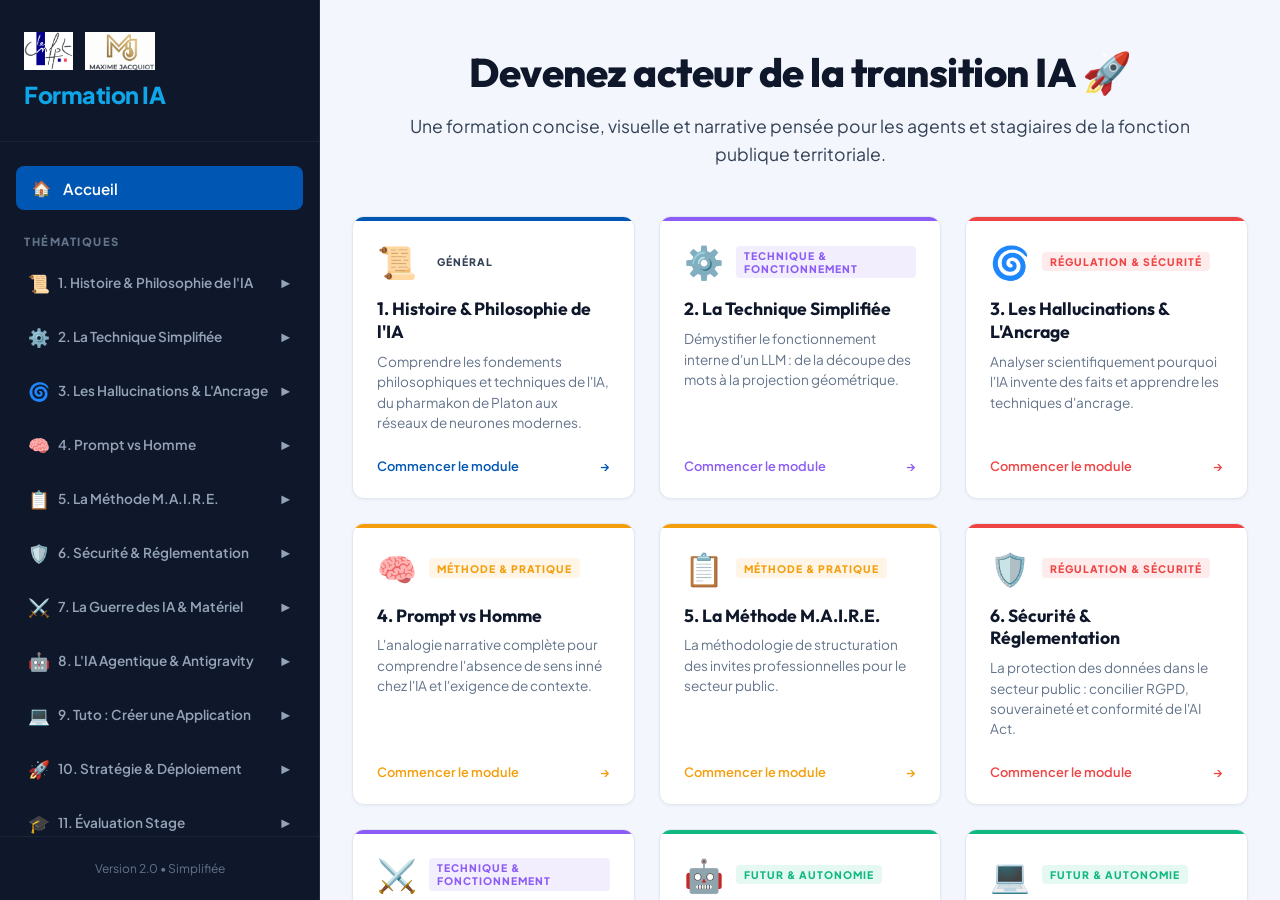
==== index.html @ f333df1e "041020262" ====
<!DOCTYPE html>
<html lang="fr">
<head>
    <meta charset="UTF-8">
    <meta name="viewport" content="width=device-width, initial-scale=1.0">
    <title>Formation IA - CNFPT</title>
    <!-- Google Fonts -->
    <link rel="preconnect" href="https://fonts.googleapis.com">
    <link rel="preconnect" href="https://fonts.gstatic.com" crossorigin>
    <link href="https://fonts.googleapis.com/css2?family=Outfit:wght@400;600;700;800&family=Plus+Jakarta+Sans:wght@400;500;600;700;800&display=swap" rel="stylesheet">
    <!-- KaTeX CSS & JS for LaTeX math rendering -->
    <link rel="stylesheet" href="https://cdn.jsdelivr.net/npm/katex@0.16.8/dist/katex.min.css">
    <script defer src="https://cdn.jsdelivr.net/npm/katex@0.16.8/dist/katex.min.js"></script>
    <script defer src="https://cdn.jsdelivr.net/npm/katex@0.16.8/dist/contrib/auto-render.min.js"></script>
    <link rel="stylesheet" href="style.css?v=2.5">
    <link rel="icon" href="data:image/svg+xml,<svg xmlns=%22http://www.w3.org/2000/svg%22 viewBox=%220 0 100 100%22><text y=%22.9em%22 font-size=%2290%22>🤖</text></svg>">
</head>
<body>
    <div id="app-layout">
        <!-- Sidebar Navigation -->
        <aside id="sidebar" class="sidebar">
            <div class="sidebar-header">
                <div class="logo" id="logo-home">
                    <div class="logo-row">
                        <img src="Logo_CNFPT.png" alt="CNFPT" class="logo-img-header">
                        <img src="logo.png" alt="Collectivité" class="logo-img-header">
                    </div>
                    <span>Formation IA</span>
                </div>
            </div>
            
            <nav class="sidebar-nav">
                <button class="nav-home-btn active" id="btn-home">
                    <span class="icon">🏠</span> Accueil
                </button>
                
                <div class="nav-section-title">Thématiques</div>
                <div id="sidebar-themes-list" class="themes-accordion">
                    <!-- Injected by JS -->
                </div>
            </nav>
            
            <div class="sidebar-footer">
                <p>Version 2.0 • Simplifiée</p>
            </div>
        </aside>

        <!-- Main Workspace -->
        <main id="main-content" class="main-content">
            <!-- Screen 1: Home Dashboard -->
            <section id="home-screen" class="content-screen active">
                <header class="home-header">
                    <h1>Devenez acteur de la transition IA 🚀</h1>
                    <p>Une formation concise, visuelle et narrative pensée pour les agents et stagiaires de la fonction publique territoriale.</p>
                </header>

                <div class="themes-grid" id="themes-grid">
                    <!-- Injected by JS: 10 Theme Cards -->
                </div>

                <div class="live-session-home-card" id="live-session-home-card" style="display: none;">
                    <div class="live-qr-container">
                        <img id="live-session-qr" src="" alt="Scan QR Code pour participer">
                        <div class="live-qr-desc">
                            <h4>Session de Groupe Active 🎯</h4>
                            <p>Scannez ce QR Code avec votre smartphone ou accédez à l'adresse ci-dessous pour rejoindre la session de vote et d'exercices en temps réel.</p>
                            <a id="live-session-url" href="#" target="_blank"></a>
                        </div>
                    </div>
                    
                    <!-- Dashboard formateur d'accueil -->
                    <div id="formateur-dashboard-container" class="formateur-dashboard" style="display: none;">
                        <div style="display: flex; justify-content: space-between; align-items: center; margin-bottom: 0.75rem; flex-wrap: wrap; gap: 0.75rem;">
                            <h4 style="font-family:'Outfit',sans-serif; font-size:1.15rem; color:#f8fafc; margin: 0;">👥 Émargement & Gestion des Participants</h4>
                            <div style="display:flex; gap:0.5rem; flex-wrap:wrap;">
                                <button id="btn-home-reset-session" class="btn btn-danger" style="padding: 6px 12px; font-size: 0.8rem; border-radius: 6px; font-weight:700; height: auto; min-height: unset; line-height: 1.2;">Réinitialiser les votes ⚠️</button>
                                <button id="btn-home-close-session" class="btn btn-primary" style="padding: 6px 12px; font-size: 0.8rem; border-radius: 6px; font-weight:700; height: auto; min-height: unset; line-height: 1.2; background: linear-gradient(135deg, #8b5cf6, #6d28d9); border:none;">🔒 Clôturer la Session du Jour</button>
                            </div>
                        </div>
                        <p style="font-size:0.82rem; color:var(--text-muted); margin-bottom:1rem; line-height:1.4;">
                            Visualisez la liste des stagiaires connectés. Cliquez sur la croix (<span style="color:var(--accent-red); font-weight:bold;">✕</span>) à côté d'un prénom pour supprimer et déconnecter cet utilisateur.
                        </p>
                        <div id="formateur-trainees-grid" style="display:flex; flex-wrap:wrap; gap:0.6rem; min-height:40px; width: 100%;">
                            <div style="font-size:0.8rem; color:var(--text-muted); font-style:italic;">Aucun participant connecté pour le moment.</div>
                        </div>
                    </div>
                </div>

                <div class="quick-start-info">
                    <div class="info-badge">💡 Astuce</div>
                    <p>Utilisez la barre latérale à gauche ou cliquez sur un thème ci-dessus pour commencer votre lecture dynamique.</p>
                </div>
            </section>

            <!-- Screen 2: Slide Viewer -->
            <section id="presentation-screen" class="content-screen">
                <div id="slide-container" class="slide-container">
                    <!-- Dynamic Slide Content Injected by JS -->
                </div>
                
                <footer class="slide-navigation">
                    <button id="nav-prev" class="btn btn-secondary">
                        <span class="arrow">◀</span> Slide précédente
                    </button>
                    <div id="slide-progress" class="slide-progress-bar">
                        <div class="progress-track">
                            <div id="progress-fill" class="progress-fill"></div>
                        </div>
                        <span id="slide-indicator" class="indicator-text">Thème 1 • Slide 1/5</span>
                    </div>
                    <button id="nav-next" class="btn btn-primary">
                        Slide suivante <span class="arrow">▶</span>
                    </button>
                </footer>
            </section>
        </main>
    </div>

    <!-- Interface d'Authentification Administrateur (Formateur) -->
    <div id="admin-login-overlay" class="auth-overlay" style="display: none;">
        <div class="auth-card">
            <h3>Console Formateur Sécurisée 🔐</h3>
            <p>Entrez le mot de passe administrateur pour démarrer le pilotage interactif de la session.</p>
            <input type="password" id="admin-password-input" placeholder="Mot de passe...">
            <div id="admin-login-error" class="error-text"></div>
            <div class="auth-buttons">
                <button id="btn-admin-login" class="btn btn-primary">Se connecter</button>
                <button id="btn-admin-cancel" class="btn btn-secondary">Mode Public (Lecture seule)</button>
            </div>
        </div>
    </div>

    <!-- Interface de Saisie de Prénom (Stagiaire) -->
    <div id="stagiaire-login-overlay" class="auth-overlay" style="display: none;">
        <div class="auth-card">
            <h3>Rejoindre la Session Interactive 👋</h3>
            <p>Saisissez votre prénom pour participer aux sondages, quiz et ateliers en direct.</p>
            <input type="text" id="stagiaire-name-input" placeholder="Votre prénom...">
            <input type="text" id="stagiaire-pin-input" placeholder="Code PIN à 4 chiffres (ex: 7492)..." style="margin-top: 0.5rem; display: none;">
            <div id="stagiaire-login-error" class="error-text"></div>
            <button id="btn-stagiaire-login" class="btn btn-primary" style="width: 100%; justify-content: center; margin-top: 1rem;">Se connecter</button>
        </div>
    </div>

    <!-- Panneau de Contrôle & de Vote Interactif Flottant -->
    <button id="btn-floating-poll" class="btn-floating-poll" style="display: none;" title="Ouvrir le panneau interactif">📊</button>
    <!-- Bouton Flottant Formateur : Projeter index.html -->
    <button id="btn-formateur-project-html" class="btn-formateur-project-html" style="display: none;" title="Projeter un fichier index.html">
        <span class="icon">💻</span> <span>index.html</span>
    </button>

    <!-- Modal Éditeur Formateur pour index.html -->
    <div id="html-projector-modal" class="auth-overlay" style="display: none;">
        <div class="auth-card html-projector-card">
            <div style="display: flex; justify-content: space-between; align-items: center; margin-bottom: 0.75rem;">
                <h3 style="margin: 0; font-size: 1.25rem; display: flex; align-items: center; gap: 0.5rem; color: #f8fafc;">
                    💻 Projeter un fichier HTML (index.html)
                </h3>
                <button id="btn-close-projector-modal" class="btn-close-panel" style="position: static; font-size: 1.2rem;">✕</button>
            </div>
            <p style="font-size: 0.85rem; color: var(--text-muted); margin-bottom: 1rem; line-height: 1.5;">
                Collez le code complet de votre fichier <code>index.html</code> (HTML, CSS, JS inclus). Il sera immédiatement exécuté et projeté en plein écran sur votre écran et sur celui de tous les stagiaires connectés.
            </p>
            <div class="html-editor-wrapper">
                <textarea id="html-projector-code-input" placeholder="<!DOCTYPE html>&#10;<html>&#10;<head>&#10;  <meta charset='utf-8'>&#10;  <title>Application</title>&#10;  <style>&#10;    body { font-family: sans-serif; padding: 2rem; background: #f8fafc; }&#10;  </style>&#10;</head>&#10;<body>&#10;  <h1>Mon Application Locale</h1>&#10;  <p>Tapez ou collez votre code ici...</p>&#10;</body>&#10;</html>" spellcheck="false"></textarea>
            </div>
            <div style="display: flex; justify-content: flex-end; gap: 0.75rem; margin-top: 1rem;">
                <button id="btn-cancel-projector" class="btn btn-secondary">Annuler</button>
                <button id="btn-launch-projector" class="btn btn-primary" style="background: linear-gradient(135deg, #059669, #10b981); border:none; font-weight:700;">🚀 Lancer la projection plein écran</button>
            </div>
        </div>
    </div>

    <!-- Visionneuse Plein Écran de Projection (Formateur & Stagiaires) -->
    <div id="html-projector-fullscreen-overlay" class="html-projector-fullscreen" style="display: none;">
        <div class="html-projector-topbar">
            <div class="projector-topbar-left">
                <span class="projector-live-badge">🔴 PROJECTION EN DIRECT</span>
                <span class="projector-title">Rendu de <code>index.html</code></span>
            </div>
            <div class="projector-topbar-right">
                <button id="btn-stop-projection" class="btn btn-danger btn-stop-projection" style="display: none;">
                    ✕ Arrêter la projection pour tous
                </button>
                <span id="stagiaire-projector-notice" class="stagiaire-projector-notice" style="display: none;">
                    👁️ Vue Stagiaire synchronisée
                </span>
            </div>
        </div>
        <div class="html-projector-content">
            <iframe id="html-projector-iframe" sandbox="allow-scripts allow-modals allow-forms allow-same-origin" title="Projection index.html"></iframe>
        </div>
    </div>

    <div id="interactivity-panel" class="interactivity-panel">
        <div class="panel-header">
            <h3 id="panel-title">Sondage & Quiz Interactif</h3>
            <button id="btn-close-panel" class="btn-close-panel">✕</button>
        </div>
        <div class="panel-body">
            <!-- Section Question / Réponses -->
            <div id="panel-question-section"></div>

            <!-- Section Réponses Stagiaire (Formulaires boutons) -->
            <div id="panel-vote-form-section" style="display: none;">
                <div class="vote-options-grid" id="vote-options-grid">
                    <!-- Injected by JS: A, B, C, D buttons -->
                </div>
            </div>

            <!-- Section Actions Formateur (Clôturer, Révéler) -->
            <div id="panel-actions-section" class="panel-actions-section" style="display: none;">
                <button id="btn-panel-toggle-results" class="btn btn-secondary">Masquer les votes</button>
                <button id="btn-panel-stop" class="btn btn-primary">Clôturer les votes</button>
            </div>

            <!-- Section Graphique des Résultats -->
            <div id="panel-results-section" class="panel-results-section" style="display: none;">
                <!-- Injected by JS: CSS bar chart -->
            </div>

            <!-- Section Participants / Présences -->
            <div id="panel-voters-section" class="panel-voters-section">
                <div style="display: flex; justify-content: space-between; align-items: center; margin-bottom: 0.75rem;">
                    <h4 style="margin: 0;">Émargement en temps réel (<span id="voters-count">0</span>) :</h4>
                </div>
                <div id="voters-names-list" class="voters-names-list"></div>
            </div>
        </div>
    </div>

    <!-- Scripts -->
    <script src="https://cdn.jsdelivr.net/npm/@supabase/supabase-js@2"></script>
    <script src="content.js?v=2.5"></script>
    <script src="exercises.js?v=2.5"></script>
    <script src="slide_renderer.js?v=2.5"></script>
    <script src="app.js?v=2.5"></script>
    <script src="app_slides.js?v=2.5"></script>
    <script src="app_supabase.js?v=2.5"></script>
    <script src="app_interactivity.js?v=2.5"></script>
</body>
</html>
---- style.css ----
/* --- Formation IA Territoriale - Premium Design System --- */

:root {
    /* Colors */
    --bg-main: #f3f6fc;
    --bg-card: #ffffff;
    --text-title: #0f172a;
    --text-body: #334155;
    --text-muted: #64748b;
    --border-color: #e2e8f0;
    
    /* Brand Accents (Institutional & Joyful) */
    --accent-blue: #0056b3; /* Institutional Royal Blue */
    --accent-sky: #0ea5e9;  /* Modern Sky Blue */
    --accent-green: #10b981; /* Success / Agentic Emerald */
    --accent-gold: #f59e0b;  /* Warning / Prompt Orange-Gold */
    --accent-red: #ef4444;   /* Security / Risk Red */
    --accent-purple: #8b5cf6; /* Tech Purple */
    
    /* Category Colors */
    --color-hist: var(--accent-blue);
    --color-tech: var(--accent-purple);
    --color-prompt: var(--accent-gold);
    --color-reg: var(--accent-red);
    --color-agent: var(--accent-green);
    
    /* Sidebar Specific */
    --sidebar-bg: #0f172a;
    --sidebar-hover: #1e293b;
    --sidebar-text: #94a3b8;
    --sidebar-active: #ffffff;
    
    /* Layout */
    --radius-sm: 8px;
    --radius-md: 12px;
    --radius-lg: 20px;
    --shadow-sm: 0 1px 3px rgba(15, 23, 42, 0.05);
    --shadow-md: 0 4px 20px rgba(15, 23, 42, 0.06);
    --shadow-lg: 0 10px 30px rgba(15, 23, 42, 0.1);
}

* {
    margin: 0;
    padding: 0;
    box-sizing: border-box;
    font-family: 'Plus Jakarta Sans', sans-serif;
    -webkit-font-smoothing: antialiased;
}

body {
    background-color: var(--bg-main);
    color: var(--text-body);
    height: 100vh;
    width: 100vw;
    overflow: hidden;
}

/* App Layout Grid */
#app-layout {
    display: flex;
    height: 100vh;
    width: 100vw;
    overflow: hidden;
}

/* --- SIDEBAR --- */
.sidebar {
    width: 320px;
    min-width: 320px;
    background: var(--sidebar-bg);
    color: var(--sidebar-text);
    display: flex;
    flex-direction: column;
    height: 100%;
    border-right: 1px solid rgba(255, 255, 255, 0.08);
    z-index: 100;
}

.sidebar-header {
    padding: 2rem 1.5rem;
    border-bottom: 1px solid rgba(255, 255, 255, 0.05);
}

.sidebar-header .logo {
    font-family: 'Outfit', sans-serif;
    font-weight: 800;
    font-size: 1.45rem;
    color: #ffffff;
    cursor: pointer;
    letter-spacing: -0.5px;
    display: flex;
    flex-direction: column;
    align-items: flex-start;
    gap: 0.65rem;
}

.sidebar-header .logo .logo-row {
    display: flex;
    align-items: center;
    gap: 0.75rem;
}

.sidebar-header .logo img.logo-img-header {
    height: 38px;
    max-width: 75px;
    object-fit: contain;
    background: transparent;
}

.sidebar-header .logo span {
    color: var(--accent-sky);
    margin-left: 0;
}

.sidebar-nav {
    flex: 1;
    overflow-y: auto;
    padding: 1.5rem 1rem;
}

.nav-home-btn {
    width: 100%;
    background: transparent;
    border: none;
    outline: none;
    color: var(--sidebar-text);
    padding: 0.75rem 1rem;
    border-radius: var(--radius-sm);
    font-size: 0.95rem;
    font-weight: 600;
    text-align: left;
    cursor: pointer;
    display: flex;
    align-items: center;
    gap: 0.75rem;
    margin-bottom: 1.5rem;
    transition: all 0.2s ease;
}

.nav-home-btn:hover {
    background: var(--sidebar-hover);
    color: #ffffff;
}

.nav-home-btn.active {
    background: var(--accent-blue);
    color: #ffffff;
}

.nav-section-title {
    font-size: 0.7rem;
    text-transform: uppercase;
    font-weight: 800;
    letter-spacing: 1.5px;
    margin-bottom: 0.75rem;
    padding-left: 0.5rem;
    color: var(--text-muted);
}

/* Accordion menu items */
.accordion-theme-item {
    margin-bottom: 0.5rem;
    border-radius: var(--radius-sm);
    overflow: hidden;
}

.accordion-header {
    width: 100%;
    background: transparent;
    border: none;
    outline: none;
    color: var(--sidebar-text);
    padding: 0.75rem;
    font-size: 0.85rem;
    font-weight: 600;
    text-align: left;
    cursor: pointer;
    display: flex;
    align-items: center;
    justify-content: space-between;
    transition: all 0.2s ease;
    border-radius: var(--radius-sm);
}

.accordion-header:hover {
    background: var(--sidebar-hover);
    color: #ffffff;
}

.accordion-header-left {
    display: flex;
    align-items: center;
    gap: 0.5rem;
}

.accordion-header-left span.icon {
    font-size: 1.1rem;
}

.accordion-header-left span.title-text {
    line-height: 1.2;
}

.accordion-chevron {
    font-size: 0.7rem;
    transition: transform 0.2s ease;
}

.accordion-theme-item.expanded .accordion-chevron {
    transform: rotate(90deg);
}

.accordion-theme-item.active-theme .accordion-header {
    background: rgba(14, 165, 233, 0.1);
    color: var(--accent-sky);
}

.accordion-slides-list {
    display: none;
    padding: 0.25rem 0 0.5rem 1.75rem;
    list-style: none;
}

.accordion-theme-item.expanded .accordion-slides-list {
    display: block;
}

.slide-nav-link {
    display: block;
    color: var(--sidebar-text);
    font-size: 0.8rem;
    padding: 0.4rem 0.5rem;
    text-decoration: none;
    cursor: pointer;
    border-radius: 4px;
    margin-bottom: 0.15rem;
    white-space: nowrap;
    overflow: hidden;
    text-overflow: ellipsis;
    font-weight: 500;
    transition: all 0.2s ease;
}

.slide-nav-link:hover {
    color: #ffffff;
    background: rgba(255, 255, 255, 0.03);
}

.slide-nav-link.active {
    color: #ffffff;
    font-weight: 700;
    background: rgba(255, 255, 255, 0.08);
}

.sidebar-footer {
    padding: 1.5rem;
    border-top: 1px solid rgba(255, 255, 255, 0.05);
    font-size: 0.75rem;
    text-align: center;
    color: var(--text-muted);
}

/* --- MAIN CONTENT AREA --- */
.main-content {
    flex: 1;
    height: 100%;
    display: flex;
    flex-direction: column;
    overflow: hidden;
    position: relative;
}

/* Screens toggles */
.content-screen {
    display: none;
    width: 100%;
    height: 100%;
    flex-direction: column;
    overflow-y: auto;
}

.content-screen.active {
    display: flex;
}

/* --- HOME SCREEN DASHBOARD --- */
#home-screen {
    padding: 3rem 2rem;
}

.home-header {
    text-align: center;
    max-width: 800px;
    margin: 0 auto 3rem auto;
}

.home-header h1 {
    font-family: 'Outfit', sans-serif;
    font-weight: 800;
    font-size: 2.5rem;
    color: var(--text-title);
    line-height: 1.2;
    margin-bottom: 1rem;
    letter-spacing: -0.5px;
}

.home-header p {
    font-size: 1.1rem;
    color: var(--text-body);
    line-height: 1.6;
}

.themes-grid {
    display: grid;
    grid-template-columns: repeat(auto-fill, minmax(280px, 1fr));
    gap: 1.5rem;
    max-width: 1200px;
    margin: 0 auto;
    width: 100%;
}

/* Dynamic cards for themes */
.theme-card {
    background: var(--bg-card);
    border: 1px solid var(--border-color);
    border-radius: var(--radius-md);
    padding: 1.5rem;
    cursor: pointer;
    box-shadow: var(--shadow-sm);
    transition: all 0.3s cubic-bezier(0.4, 0, 0.2, 1);
    position: relative;
    overflow: hidden;
    display: flex;
    flex-direction: column;
    justify-content: space-between;
    height: 100%;
}

.theme-card::before {
    content: '';
    position: absolute;
    top: 0;
    left: 0;
    right: 0;
    height: 4px;
    background: var(--accent-blue);
}

/* Border tops based on category */
.theme-card.cat-hist::before { background: var(--color-hist); }
.theme-card.cat-tech::before { background: var(--color-tech); }
.theme-card.cat-prompt::before { background: var(--color-prompt); }
.theme-card.cat-reg::before { background: var(--color-reg); }
.theme-card.cat-agent::before { background: var(--color-agent); }

.theme-card:hover {
    transform: translateY(-5px);
    box-shadow: var(--shadow-md);
    border-color: rgba(15, 23, 42, 0.15);
}

.theme-card-header {
    display: flex;
    align-items: center;
    gap: 0.75rem;
    margin-bottom: 1rem;
}

.theme-card-icon {
    font-size: 2rem;
}

.theme-card-tag {
    font-size: 0.65rem;
    font-weight: 800;
    text-transform: uppercase;
    letter-spacing: 1px;
    padding: 0.2rem 0.5rem;
    border-radius: 4px;
    display: inline-block;
}

.theme-card.cat-hist .theme-card-tag { background: rgba(0, 86, 179, 0.1); color: var(--color-hist); }
.theme-card.cat-tech .theme-card-tag { background: rgba(139, 92, 246, 0.1); color: var(--color-tech); }
.theme-card.cat-prompt .theme-card-tag { background: rgba(245, 158, 11, 0.1); color: var(--color-prompt); }
.theme-card.cat-reg .theme-card-tag { background: rgba(239, 68, 68, 0.1); color: var(--color-reg); }
.theme-card.cat-agent .theme-card-tag { background: rgba(16, 185, 129, 0.1); color: var(--color-agent); }

.theme-card-title {
    font-family: 'Outfit', sans-serif;
    font-weight: 700;
    font-size: 1.1rem;
    color: var(--text-title);
    margin-bottom: 0.5rem;
    line-height: 1.3;
}

.theme-card-desc {
    font-size: 0.85rem;
    color: var(--text-muted);
    line-height: 1.5;
}

.theme-card-footer {
    margin-top: 1.5rem;
    display: flex;
    align-items: center;
    justify-content: space-between;
    font-size: 0.8rem;
    font-weight: 600;
    color: var(--accent-blue);
}

.theme-card.cat-hist .theme-card-footer { color: var(--color-hist); }
.theme-card.cat-tech .theme-card-footer { color: var(--color-tech); }
.theme-card.cat-prompt .theme-card-footer { color: var(--color-prompt); }
.theme-card.cat-reg .theme-card-footer { color: var(--color-reg); }
.theme-card.cat-agent .theme-card-footer { color: var(--color-agent); }

.quick-start-info {
    max-width: 800px;
    margin: 3rem auto 0 auto;
    background: #eef2f7;
    border-radius: var(--radius-md);
    padding: 1rem 1.5rem;
    display: flex;
    align-items: center;
    gap: 1rem;
    border-left: 4px solid var(--accent-blue);
}

.info-badge {
    background: var(--accent-blue);
    color: white;
    font-size: 0.75rem;
    font-weight: 800;
    text-transform: uppercase;
    padding: 0.25rem 0.5rem;
    border-radius: 4px;
    white-space: nowrap;
}

.quick-start-info p {
    font-size: 0.9rem;
    font-weight: 500;
    color: var(--text-body);
}

/* --- SLIDE VIEWER PANEL --- */
#presentation-screen {
    display: none;
    overflow: hidden;
}

#presentation-screen.active {
    display: flex;
}

.slide-container {
    flex: 1;
    overflow-y: auto;
    padding: 3rem 4rem;
    display: flex;
    justify-content: center;
    align-items: flex-start;
}

.slide {
    background: var(--bg-card);
    border-radius: var(--radius-lg);
    border: 1px solid var(--border-color);
    box-shadow: var(--shadow-md);
    padding: 3rem;
    max-width: 1000px;
    width: 100%;
    min-height: 550px;
    display: flex;
    flex-direction: column;
    justify-content: flex-start;
    animation: slideEnter 0.4s cubic-bezier(0.2, 0.8, 0.2, 1);
}

@keyframes slideEnter {
    from { opacity: 0; transform: translateY(15px); }
    to { opacity: 1; transform: translateY(0); }
}

.theme-tag {
    font-size: 0.75rem;
    font-weight: 800;
    text-transform: uppercase;
    letter-spacing: 2px;
    color: var(--accent-sky);
    margin-bottom: 0.75rem;
}

.slide h2 {
    font-family: 'Outfit', sans-serif;
    font-weight: 800;
    font-size: 2.2rem;
    color: var(--text-title);
    margin-bottom: 2rem;
    line-height: 1.2;
    border-bottom: 2px solid var(--bg-main);
    padding-bottom: 0.75rem;
}

.slide-content {
    font-size: 1.05rem;
    line-height: 1.7;
    color: var(--text-body);
}

/* --- REUSABLE SCHEMATIC AND VISUAL STYLES --- */

/* 1. Timeline (History) */
.timeline-vertical {
    position: relative;
    padding-left: 2rem;
}

.timeline-vertical::before {
    content: '';
    position: absolute;
    top: 5px;
    bottom: 5px;
    left: 7px;
    width: 2px;
    background: var(--border-color);
}

.timeline-step {
    position: relative;
    margin-bottom: 1.75rem;
}

.timeline-step:last-child {
    margin-bottom: 0;
}

.timeline-marker {
    position: absolute;
    left: -2rem;
    top: 4px;
    width: 16px;
    height: 16px;
    border-radius: 50%;
    background: var(--accent-sky);
    border: 3px solid var(--bg-card);
    box-shadow: 0 0 0 3px rgba(14, 165, 233, 0.25);
}

.timeline-step:first-child .timeline-marker {
    background: var(--accent-blue);
    box-shadow: 0 0 0 3px rgba(0, 86, 179, 0.25);
}

.timeline-step:last-child .timeline-marker {
    background: var(--accent-green);
    box-shadow: 0 0 0 3px rgba(16, 185, 129, 0.25);
}

.timeline-body {
    background: var(--bg-main);
    border-radius: var(--radius-md);
    padding: 1rem 1.25rem;
    display: flex;
    gap: 1rem;
    align-items: flex-start;
}

.timeline-year {
    font-family: 'Outfit', sans-serif;
    font-weight: 800;
    font-size: 1.1rem;
    color: var(--accent-blue);
    min-width: 60px;
    background: white;
    padding: 0.25rem 0.5rem;
    border-radius: var(--radius-sm);
    text-align: center;
    box-shadow: var(--shadow-sm);
}

.timeline-info h4 {
    font-weight: 700;
    font-size: 1rem;
    color: var(--text-title);
    margin-bottom: 0.25rem;
}

.timeline-info p {
    font-size: 0.85rem;
    color: var(--text-body);
}

/* 2. Grid layout for Schemas */
.schema-grid {
    display: grid;
    grid-template-columns: repeat(auto-fit, minmax(280px, 1fr));
    gap: 1.5rem;
    margin-top: 1rem;
}

.schema-card {
    background: var(--bg-main);
    border-radius: var(--radius-md);
    padding: 1.5rem;
    border: 1px solid var(--border-color);
    position: relative;
}

.schema-card h3 {
    font-family: 'Outfit', sans-serif;
    font-size: 1.1rem;
    font-weight: 700;
    margin-bottom: 0.75rem;
    color: var(--text-title);
    display: flex;
    align-items: center;
    gap: 0.5rem;
}

.schema-card p {
    font-size: 0.88rem;
    line-height: 1.5;
    color: var(--text-body);
}

.schema-card-num {
    position: absolute;
    top: 1rem;
    right: 1rem;
    font-family: 'Outfit', sans-serif;
    font-weight: 800;
    font-size: 1.5rem;
    color: rgba(0, 0, 0, 0.05);
}

/* 3. Prompt vs Human Context Diagram */
.prompt-analogy-container {
    display: grid;
    grid-template-columns: 1fr 1fr;
    gap: 2rem;
    margin-top: 1rem;
}

.analogy-pane {
    background: #ffffff;
    border: 1px solid var(--border-color);
    border-radius: var(--radius-md);
    box-shadow: var(--shadow-sm);
    overflow: hidden;
}

.analogy-pane-title {
    padding: 1rem 1.5rem;
    font-weight: 700;
    font-size: 1rem;
    color: white;
    display: flex;
    align-items: center;
    gap: 0.5rem;
}

.analogy-pane-human .analogy-pane-title {
    background: var(--accent-blue);
}

.analogy-pane-ia .analogy-pane-title {
    background: var(--accent-purple);
}

.analogy-content {
    padding: 1.5rem;
}

.analogy-block {
    background: var(--bg-main);
    border-radius: var(--radius-sm);
    padding: 1rem;
    margin-bottom: 1rem;
    border-left: 4px solid var(--border-color);
}

.analogy-pane-human .analogy-block.creator { border-left-color: var(--accent-blue); }
.analogy-pane-ia .analogy-block.creator { border-left-color: var(--accent-purple); }
.analogy-pane-human .analogy-block.situation { border-left-color: var(--accent-sky); }
.analogy-pane-ia .analogy-block.situation { border-left-color: var(--accent-gold); }

.analogy-block:last-child {
    margin-bottom: 0;
}

.analogy-block h4 {
    font-weight: 700;
    font-size: 0.9rem;
    text-transform: uppercase;
    letter-spacing: 0.5px;
    margin-bottom: 0.5rem;
    color: var(--text-title);
}

.analogy-block p {
    font-size: 0.85rem;
    line-height: 1.5;
}

.analogy-conclusion {
    background: #fffbeb;
    border: 1px solid #fef3c7;
    border-radius: var(--radius-md);
    padding: 1.25rem;
    margin-top: 1.5rem;
    display: flex;
    gap: 1rem;
    align-items: flex-start;
}

.analogy-conclusion-icon {
    font-size: 1.5rem;
}

.analogy-conclusion p {
    font-size: 0.9rem;
    line-height: 1.5;
    color: #92400e;
    font-weight: 500;
}

/* 4. MAIRE Dashboard Component */
.maire-grid {
    display: grid;
    grid-template-columns: repeat(5, 1fr);
    gap: 0.75rem;
    margin-top: 1rem;
}

.maire-col {
    background: var(--bg-main);
    border-radius: var(--radius-md);
    border: 1px solid var(--border-color);
    padding: 1rem;
    display: flex;
    flex-direction: column;
    align-items: center;
    text-align: center;
    transition: all 0.2s ease;
}

.maire-letter {
    font-family: 'Outfit', sans-serif;
    font-weight: 900;
    font-size: 2.2rem;
    width: 60px;
    height: 60px;
    border-radius: 50%;
    display: flex;
    align-items: center;
    justify-content: center;
    margin-bottom: 0.75rem;
    color: white;
    box-shadow: var(--shadow-sm);
}

.maire-col:nth-child(1) .maire-letter { background: var(--accent-blue); }
.maire-col:nth-child(2) .maire-letter { background: var(--accent-purple); }
.maire-col:nth-child(3) .maire-letter { background: var(--accent-sky); }
.maire-col:nth-child(4) .maire-letter { background: var(--accent-green); }
.maire-col:nth-child(5) .maire-letter { background: var(--accent-gold); }

.maire-word {
    font-weight: 800;
    font-size: 0.95rem;
    color: var(--text-title);
    margin-bottom: 0.5rem;
}

.maire-desc {
    font-size: 0.75rem;
    line-height: 1.4;
    color: var(--text-muted);
}

.maire-example-box {
    margin-top: 1.5rem;
    background: #eef2f7;
    border-radius: var(--radius-md);
    padding: 1.25rem;
    border-left: 4px solid var(--accent-blue);
}

.maire-example-box h4 {
    font-weight: 700;
    font-size: 0.95rem;
    margin-bottom: 0.5rem;
    color: var(--text-title);
}

.maire-example-box p {
    font-family: monospace;
    font-size: 0.85rem;
    color: var(--text-body);
    white-space: pre-wrap;
    background: white;
    padding: 0.75rem;
    border-radius: var(--radius-sm);
    border: 1px solid var(--border-color);
}

/* 5. Regulations Venn Diagram / Columns */
.reg-columns {
    display: grid;
    grid-template-columns: repeat(3, 1fr);
    gap: 1.25rem;
    margin-top: 1rem;
}

.reg-card {
    background: var(--bg-card);
    border: 1px solid var(--border-color);
    border-radius: var(--radius-md);
    padding: 1.5rem;
    box-shadow: var(--shadow-sm);
    display: flex;
    flex-direction: column;
}

.reg-card-header {
    display: flex;
    align-items: center;
    gap: 0.5rem;
    margin-bottom: 1rem;
    padding-bottom: 0.5rem;
    border-bottom: 1.5px solid var(--bg-main);
}

.reg-card-title {
    font-family: 'Outfit', sans-serif;
    font-weight: 800;
    font-size: 1.1rem;
    color: var(--text-title);
}

.reg-card-scope {
    font-size: 0.75rem;
    font-weight: 700;
    text-transform: uppercase;
    color: var(--text-muted);
}

.reg-card-body {
    font-size: 0.85rem;
    line-height: 1.5;
    flex: 1;
}

.reg-card-body ul {
    margin-left: 1rem;
    margin-top: 0.5rem;
}

.reg-card-body li {
    margin-bottom: 0.25rem;
}

.reg-card.rgpd { border-top: 4px solid var(--accent-blue); }
.reg-card.rgpd .reg-card-header { color: var(--accent-blue); }
.reg-card.cloud { border-top: 4px solid var(--accent-gold); }
.reg-card.cloud .reg-card-header { color: var(--accent-gold); }
.reg-card.ai-act { border-top: 4px solid var(--accent-red); }
.reg-card.ai-act .reg-card-header { color: var(--accent-red); }

/* 6. Temperature Meter / Balance for Hallucinations */
.hallucination-diagram {
    background: var(--bg-main);
    border-radius: var(--radius-md);
    padding: 1.5rem;
    margin-top: 1rem;
    display: flex;
    flex-direction: column;
    gap: 1.5rem;
}

.temp-bar-container {
    display: flex;
    flex-direction: column;
    gap: 0.5rem;
}

.temp-label-row {
    display: flex;
    justify-content: space-between;
    font-size: 0.8rem;
    font-weight: 700;
}

.temp-bar {
    height: 12px;
    background: linear-gradient(to right, var(--accent-blue) 0%, var(--accent-gold) 50%, var(--accent-red) 100%);
    border-radius: 6px;
    position: relative;
}

.temp-indicator {
    position: absolute;
    top: -4px;
    left: 40%;
    width: 20px;
    height: 20px;
    border-radius: 50%;
    background: white;
    border: 4px solid var(--text-title);
    box-shadow: var(--shadow-sm);
    transform: translateX(-50%);
}

.temp-meanings {
    display: grid;
    grid-template-columns: 1fr 1fr;
    gap: 1.5rem;
}

.temp-meaning-box {
    background: white;
    padding: 1rem;
    border-radius: var(--radius-sm);
    border: 1px solid var(--border-color);
}

.temp-meaning-box h4 {
    font-weight: 700;
    font-size: 0.9rem;
    margin-bottom: 0.25rem;
    display: flex;
    align-items: center;
    gap: 0.5rem;
}

.temp-meaning-box p {
    font-size: 0.8rem;
    line-height: 1.4;
}

/* 7. IA War Specs & Satellite Datacenters */
.ai-war-grid {
    display: grid;
    grid-template-columns: 1fr 1fr;
    gap: 1.5rem;
    margin-top: 1rem;
}

.war-card {
    background: var(--bg-main);
    border-radius: var(--radius-md);
    padding: 1.25rem;
}

.war-card h3 {
    font-family: 'Outfit', sans-serif;
    font-size: 1.1rem;
    font-weight: 700;
    margin-bottom: 0.75rem;
    color: var(--text-title);
}

.satellite-schema {
    background: #0f172a;
    color: white;
    border-radius: var(--radius-md);
    padding: 1.5rem;
    text-align: center;
    position: relative;
    overflow: hidden;
    margin-top: 1rem;
    border: 1px solid #1e293b;
}

.satellite-schema-title {
    font-size: 0.95rem;
    font-weight: 700;
    color: var(--accent-sky);
    margin-bottom: 1rem;
}

.satellite-visual {
    font-size: 3rem;
    margin: 1rem 0;
    animation: floatSat 4s ease-in-out infinite;
}

@keyframes floatSat {
    0% { transform: translateY(0px) rotate(0deg); }
    50% { transform: translateY(-8px) rotate(2deg); }
    100% { transform: translateY(0px) rotate(0deg); }
}

.satellite-benefits {
    display: grid;
    grid-template-columns: 1fr 1fr 1fr;
    gap: 0.75rem;
    margin-top: 1rem;
}

.benefit-pill {
    background: rgba(255, 255, 255, 0.05);
    border: 1px solid rgba(255, 255, 255, 0.1);
    border-radius: var(--radius-sm);
    padding: 0.5rem;
    font-size: 0.75rem;
    font-weight: 600;
}

/* 8. Filterable Exercises catalogue */
.exercise-filter-bar {
    display: flex;
    gap: 0.5rem;
    margin-bottom: 1.5rem;
    flex-wrap: wrap;
}

.exercise-filter-btn {
    background: var(--bg-main);
    border: 1px solid var(--border-color);
    color: var(--text-body);
    font-size: 0.75rem;
    font-weight: 700;
    padding: 0.4rem 0.8rem;
    border-radius: 100px;
    cursor: pointer;
    transition: all 0.2s;
}

.exercise-filter-btn.active {
    background: var(--accent-blue);
    color: white;
    border-color: transparent;
}

.exercise-card {
    background: var(--bg-main);
    border-radius: var(--radius-md);
    padding: 1.5rem;
    border: 1px solid var(--border-color);
    margin-bottom: 1rem;
}

.exercise-card-header {
    display: flex;
    justify-content: space-between;
    align-items: center;
    margin-bottom: 1rem;
}

.exercise-card-badges {
    display: flex;
    gap: 0.5rem;
}

.exercise-badge-dept {
    background: rgba(0, 86, 179, 0.1);
    color: var(--accent-blue);
    font-size: 0.7rem;
    font-weight: 800;
    padding: 0.2rem 0.5rem;
    border-radius: 4px;
}

.exercise-badge-level {
    font-size: 0.7rem;
    font-weight: 800;
    padding: 0.2rem 0.5rem;
    border-radius: 4px;
}

.level-debutant { background: rgba(16, 185, 129, 0.1); color: var(--accent-green); }
.level-intermediaire { background: rgba(245, 158, 11, 0.1); color: var(--accent-gold); }
.level-expert { background: rgba(239, 68, 68, 0.1); color: var(--accent-red); }

.exercise-prompt-req {
    background: white;
    border: 1px solid var(--border-color);
    border-radius: var(--radius-sm);
    padding: 1rem;
    font-size: 0.9rem;
    line-height: 1.6;
    margin-bottom: 1.25rem;
}

.exercise-correction-box {
    display: none;
    background: #f0fdf4;
    border: 1px solid #bbf7d0;
    border-radius: var(--radius-sm);
    padding: 1rem;
    margin-top: 1rem;
}

.exercise-correction-box h4 {
    color: #166534;
    font-weight: 700;
    font-size: 0.9rem;
    margin-bottom: 0.5rem;
}

.exercise-correction-box p {
    font-family: monospace;
    font-size: 0.82rem;
    line-height: 1.5;
    color: #14532d;
    white-space: pre-wrap;
    background: white;
    padding: 0.75rem;
    border-radius: 4px;
    border: 1px solid #dcfce7;
}

/* 9. Agentic Workflow diagrams */
.agentic-flow-container {
    display: grid;
    grid-template-columns: 1fr 1.2fr;
    gap: 1.5rem;
    margin-top: 1rem;
}

.flow-block {
    background: var(--bg-main);
    border-radius: var(--radius-md);
    padding: 1.25rem;
    border: 1px solid var(--border-color);
}

.flow-block h4 {
    font-weight: 700;
    font-size: 0.95rem;
    margin-bottom: 0.75rem;
    color: var(--text-title);
    text-align: center;
    border-bottom: 1px solid var(--border-color);
    padding-bottom: 0.4rem;
}

.flow-step-item {
    background: white;
    border-radius: var(--radius-sm);
    padding: 0.6rem;
    margin-bottom: 0.5rem;
    font-size: 0.8rem;
    text-align: center;
    border: 1px solid var(--border-color);
    box-shadow: var(--shadow-sm);
    font-weight: 600;
}

.flow-arrow-down {
    text-align: center;
    color: var(--accent-sky);
    font-size: 1rem;
    margin-bottom: 0.5rem;
}

/* 10. Tutorial guides & tabs */
.tuto-architecture {
    display: grid;
    grid-template-columns: 1fr 1fr 1fr;
    gap: 1rem;
    margin-top: 1rem;
    text-align: center;
}

.tuto-arch-box {
    background: var(--bg-main);
    border-radius: var(--radius-md);
    padding: 1rem;
    border: 1px solid var(--border-color);
}

.tuto-arch-box h5 {
    font-weight: 700;
    font-size: 0.85rem;
    color: var(--text-title);
    margin-bottom: 0.25rem;
}

.tuto-arch-box p {
    font-size: 0.75rem;
    color: var(--text-muted);
}

.tuto-flow-arrow {
    display: flex;
    align-items: center;
    justify-content: center;
    font-size: 1.2rem;
    color: var(--accent-sky);
}

.tuto-tabs-container {
    margin-top: 1.5rem;
}

.tuto-tabs-header {
    display: flex;
    border-bottom: 2px solid var(--border-color);
}

.tuto-tab-btn {
    background: transparent;
    border: none;
    outline: none;
    font-weight: 700;
    font-size: 0.85rem;
    padding: 0.75rem 1.25rem;
    cursor: pointer;
    color: var(--text-muted);
    border-bottom: 2px solid transparent;
    margin-bottom: -2px;
}

.tuto-tab-btn.active {
    color: var(--accent-blue);
    border-bottom-color: var(--accent-blue);
}

.tuto-tabs-content {
    background: var(--bg-main);
    border-radius: 0 0 var(--radius-md) var(--radius-md);
    padding: 1.5rem;
    border: 1px solid var(--border-color);
    border-top: none;
}

.tuto-step-pane {
    display: none;
}

.tuto-step-pane.active {
    display: block;
}

.tuto-step-pane h4 {
    font-weight: 700;
    font-size: 1rem;
    margin-bottom: 0.75rem;
    color: var(--text-title);
}

.tuto-step-pane ol {
    margin-left: 1.25rem;
    font-size: 0.85rem;
    line-height: 1.6;
}

.tuto-step-pane li {
    margin-bottom: 0.5rem;
}

.tuto-code-block {
    background: #0f172a;
    color: #f8fafc;
    font-family: monospace;
    font-size: 0.78rem;
    padding: 1rem;
    border-radius: var(--radius-sm);
    overflow-x: auto;
    margin-top: 0.75rem;
    border: 1px solid #1e293b;
}

/* --- BUTTONS --- */
.btn {
    border: none;
    outline: none;
    border-radius: 100px;
    padding: 0.6rem 1.25rem;
    font-size: 0.85rem;
    font-weight: 700;
    cursor: pointer;
    display: inline-flex;
    align-items: center;
    gap: 0.5rem;
    transition: all 0.2s ease;
}

.btn-primary {
    background: var(--accent-blue);
    color: white;
    box-shadow: 0 4px 10px rgba(0, 86, 179, 0.2);
}

.btn-primary:hover {
    background: #004494;
    transform: translateY(-1px);
}

.btn-secondary {
    background: var(--bg-main);
    color: var(--text-body);
    border: 1px solid var(--border-color);
}

.btn-secondary:hover {
    background: var(--border-color);
}

.btn-danger {
    background: #ef4444;
    color: white;
    box-shadow: 0 4px 10px rgba(239, 68, 68, 0.2);
}

.btn-danger:hover {
    background: #dc2626;
    transform: translateY(-1px);
}

.formateur-dashboard {
    background: rgba(30, 41, 59, 0.45);
    border: 1px solid rgba(255, 255, 255, 0.08);
    border-radius: var(--radius-md);
    padding: 1.5rem;
    margin-top: 1.5rem;
    width: 100%;
    box-sizing: border-box;
}

/* --- SLIDE VIEW NAVIGATION FOOTER --- */
.slide-navigation {
    display: flex;
    align-items: center;
    justify-content: space-between;
    padding: 1.25rem 2.5rem;
    background: var(--bg-card);
    border-top: 1px solid var(--border-color);
    z-index: 10;
}

.slide-progress-bar {
    flex: 1;
    max-width: 450px;
    display: flex;
    flex-direction: column;
    align-items: center;
    gap: 0.4rem;
    margin: 0 2rem;
}

.progress-track {
    width: 100%;
    height: 6px;
    background: #e2e8f0;
    border-radius: 100px;
    overflow: hidden;
}

.progress-fill {
    height: 100%;
    width: 20%;
    background: linear-gradient(to right, var(--accent-sky), var(--accent-blue));
    border-radius: 100px;
    transition: width 0.3s cubic-bezier(0.4, 0, 0.2, 1);
}

.indicator-text {
    font-size: 0.75rem;
    font-weight: 700;
    color: var(--text-muted);
}


/* --- NEW VISUAL SCHEMAS FOR 30-SLIDES VERSION --- */

/* A. Comparison Cards (Symbolic vs Statistical, Human vs AI response) */
.comparison-cards-container {
    display: flex;
    gap: 1.5rem;
    margin-top: 1rem;
}

.comp-card {
    flex: 1;
    background: var(--bg-main);
    border: 1px solid var(--border-color);
    border-radius: var(--radius-md);
    padding: 1.5rem;
    display: flex;
    flex-direction: column;
    box-shadow: var(--shadow-sm);
}

.comp-card h3 {
    font-family: 'Outfit', sans-serif;
    font-size: 1.15rem;
    font-weight: 800;
    color: var(--text-title);
    margin-bottom: 0.25rem;
}

.comp-card-sub {
    font-size: 0.75rem;
    font-weight: 700;
    color: var(--accent-sky);
    text-transform: uppercase;
    letter-spacing: 0.5px;
    margin-bottom: 1rem;
}

.comp-card-desc {
    font-size: 0.88rem;
    line-height: 1.5;
    margin-bottom: 1rem;
}

.comp-card-formula {
    background: white;
    border: 1px solid var(--border-color);
    border-radius: var(--radius-sm);
    padding: 0.75rem;
    font-family: monospace;
    font-size: 0.8rem;
    color: var(--accent-blue);
    margin-bottom: 1rem;
    text-align: center;
    font-weight: bold;
}

.comp-card-pro, .comp-card-con {
    font-size: 0.85rem;
    margin-bottom: 0.5rem;
    line-height: 1.4;
}

.comp-card-pro strong { color: var(--accent-green); }
.comp-card-con strong { color: var(--accent-red); }

/* B. Horizontal Bar Chart (ChatGPT User Adoption) */
.bar-chart-container {
    display: flex;
    flex-direction: column;
    gap: 0.75rem;
    margin: 1.5rem 0;
    background: var(--bg-main);
    padding: 1.5rem;
    border-radius: var(--radius-md);
}

.bar-chart-row {
    display: flex;
    align-items: center;
    gap: 1.25rem;
}

.bar-chart-label {
    width: 150px;
    text-align: right;
    font-size: 0.82rem;
    font-weight: 700;
    color: var(--text-title);
}

.bar-chart-track {
    flex: 1;
    height: 24px;
    background: #e2e8f0;
    border-radius: 6px;
    overflow: hidden;
    position: relative;
    box-shadow: inset var(--shadow-sm);
}

.bar-chart-bar {
    height: 100%;
    border-radius: 6px;
    transition: width 1s ease-out;
}

.bar-chart-value-label {
    width: 90px;
    font-size: 0.85rem;
    font-weight: 700;
    color: var(--text-title);
    flex-shrink: 0;
}

/* C. Schema Steps (Tokenization flow) */
.schema-steps-container {
    display: flex;
    flex-direction: column;
    gap: 1.25rem;
    margin-top: 1rem;
}

.schema-step-item {
    display: flex;
    align-items: flex-start;
    gap: 1.25rem;
    background: var(--bg-main);
    border-radius: var(--radius-md);
    padding: 1.25rem;
    border: 1px solid var(--border-color);
}

.schema-step-bubble {
    width: 36px;
    height: 36px;
    border-radius: 50%;
    background: var(--accent-blue);
    color: white;
    font-family: 'Outfit', sans-serif;
    font-weight: 800;
    font-size: 1.1rem;
    display: flex;
    align-items: center;
    justify-content: center;
    flex-shrink: 0;
    box-shadow: var(--shadow-sm);
}

.schema-step-details {
    flex: 1;
}

.schema-step-details h4 {
    font-size: 0.95rem;
    font-weight: 700;
    color: var(--text-title);
    margin-bottom: 0.25rem;
}

.schema-step-details p {
    font-size: 0.85rem;
    line-height: 1.4;
    color: var(--text-body);
    margin-bottom: 0.5rem;
}

.schema-step-box {
    background: #0f172a;
    color: #38bdf8;
    font-family: monospace;
    font-size: 0.82rem;
    padding: 0.6rem 1rem;
    border-radius: 6px;
    border: 1px solid #1e293b;
    overflow-x: auto;
}

/* D. Semantic Map (2D Embeddings plot) */
.semantic-map-container {
    height: 320px;
    border: 1px solid var(--border-color);
    background: white;
    border-radius: var(--radius-md);
    position: relative;
    margin: 1.5rem 0;
    box-shadow: inset 0 2px 8px rgba(0,0,0,0.02);
}

.semantic-axis-x {
    position: absolute;
    bottom: 12px;
    right: 15px;
    font-size: 0.72rem;
    font-weight: 800;
    text-transform: uppercase;
    color: var(--text-muted);
}

.semantic-axis-y {
    position: absolute;
    left: 12px;
    top: 15px;
    font-size: 0.72rem;
    font-weight: 800;
    text-transform: uppercase;
    color: var(--text-muted);
    writing-mode: vertical-lr;
    transform: rotate(180deg);
}

.semantic-node {
    position: absolute;
    padding: 0.35rem 0.75rem;
    border-radius: 100px;
    font-size: 0.75rem;
    font-weight: 700;
    transform: translate(-50%, -50%);
    box-shadow: var(--shadow-sm);
    cursor: default;
    transition: transform 0.2s;
}

.semantic-node:hover {
    transform: translate(-50%, -50%) scale(1.1);
    z-index: 50;
}

.node-group-gov {
    background: rgba(0, 86, 179, 0.08);
    color: var(--accent-blue);
    border: 1.5px solid rgba(0, 86, 179, 0.25);
}

.node-group-tools {
    background: rgba(139, 92, 246, 0.08);
    color: var(--accent-purple);
    border: 1.5px solid rgba(139, 92, 246, 0.25);
}

.node-group-food {
    background: rgba(245, 158, 11, 0.08);
    color: var(--accent-gold);
    border: 1.5px solid rgba(245, 158, 11, 0.25);
}

/* E. Probability Cascade (autocomplete) */
.cascade-container {
    display: flex;
    flex-direction: column;
    gap: 0.65rem;
    margin: 1.5rem 0;
}

.cascade-item {
    display: flex;
    align-items: center;
    gap: 1.25rem;
    background: var(--bg-main);
    padding: 0.65rem 1rem;
    border-radius: var(--radius-sm);
    border: 1px solid var(--border-color);
}

.cascade-word {
    width: 130px;
    font-family: monospace;
    font-weight: 700;
    font-size: 0.95rem;
    color: var(--text-title);
}

.cascade-track {
    flex: 1;
    height: 14px;
    background: #e2e8f0;
    border-radius: 100px;
    overflow: hidden;
}

.cascade-bar {
    height: 100%;
    border-radius: 100px;
}

.cascade-prob {
    width: 60px;
    text-align: right;
    font-size: 0.85rem;
    font-weight: 700;
    color: var(--text-title);
}

.cascade-status {
    width: 100px;
    text-align: center;
    font-size: 0.65rem;
    font-weight: 800;
    text-transform: uppercase;
    padding: 0.2rem 0.5rem;
    border-radius: 4px;
    letter-spacing: 0.5px;
}

/* F. Visual Risk Pyramid (AI Act) */
.pyramid-container {
    display: flex;
    flex-direction: column;
    align-items: center;
    gap: 0.75rem;
    margin: 1.5rem 0;
}

.pyramid-tier {
    height: 52px;
    display: flex;
    align-items: center;
    justify-content: center;
    color: white;
    font-weight: 800;
    font-size: 0.88rem;
    border-radius: 6px;
    text-align: center;
    padding: 0 1.5rem;
    cursor: pointer;
    box-shadow: var(--shadow-sm);
    transition: all 0.2s;
    font-family: 'Outfit', sans-serif;
}

.pyramid-tier:hover {
    transform: scale(1.02);
    box-shadow: var(--shadow-md);
}

/* Trapezoidal widths */
.pyramid-tier-1 { width: 50%; background: var(--accent-red); }
.pyramid-tier-2 { width: 68%; background: var(--accent-gold); }
.pyramid-tier-3 { width: 84%; background: var(--accent-sky); }
.pyramid-tier-4 { width: 100%; background: var(--accent-green); }

.tier-detail-box {
    width: 100%;
    background: var(--bg-main);
    border: 1px solid var(--border-color);
    border-radius: var(--radius-md);
    padding: 1.25rem;
    margin-top: 1rem;
    min-height: 80px;
    transition: opacity 0.3s;
}

.tier-detail-title {
    font-weight: 800;
    font-size: 0.95rem;
    color: var(--text-title);
    margin-bottom: 0.5rem;
    display: flex;
    align-items: center;
    gap: 0.5rem;
}

.tier-detail-desc {
    font-size: 0.88rem;
    line-height: 1.5;
}

/* G. Color Coded Prompt (MAIRE application) */
.coded-prompt-container {
    border: 1px solid var(--border-color);
    border-radius: var(--radius-md);
    background: white;
    padding: 1.5rem;
    margin-top: 1rem;
    box-shadow: var(--shadow-sm);
}

.coded-prompt-line {
    display: flex;
    align-items: flex-start;
    gap: 1rem;
    margin-bottom: 0.75rem;
    padding-left: 0.75rem;
    border-left: 4px solid var(--border-color);
}

.coded-prompt-line:last-child {
    margin-bottom: 0;
}

.coded-prompt-badge {
    width: 24px;
    height: 24px;
    border-radius: 4px;
    color: white;
    font-weight: 800;
    font-size: 0.75rem;
    display: flex;
    align-items: center;
    justify-content: center;
    flex-shrink: 0;
}

.coded-prompt-text {
    font-size: 0.88rem;
    line-height: 1.5;
    color: var(--text-body);
}

/* H. Gabarit Copy Block */
.gabarit-box {
    margin-top: 1rem;
    position: relative;
    border-radius: var(--radius-md);
    overflow: hidden;
    border: 1px solid var(--border-color);
    box-shadow: var(--shadow-sm);
}

.gabarit-header {
    background: #e2e8f0;
    padding: 0.5rem 1.25rem;
    display: flex;
    justify-content: space-between;
    align-items: center;
    font-size: 0.75rem;
    font-weight: 700;
    color: var(--text-title);
}

.gabarit-copy-btn {
    background: white;
    border: 1px solid #cbd5e1;
    padding: 0.25rem 0.6rem;
    border-radius: 4px;
    cursor: pointer;
    font-weight: 600;
    transition: all 0.2s;
}

.gabarit-copy-btn:hover {
    background: #f8fafc;
    border-color: #94a3b8;
}

.gabarit-pre {
    background: #f8fafc;
    padding: 1.25rem;
    font-family: monospace;
    font-size: 0.85rem;
    line-height: 1.6;
    color: #1e293b;
    white-space: pre-wrap;
    max-height: 280px;
    overflow-y: auto;
}

/* I. Charte Checklist (DOs and DONTs) */
.charte-columns {
    display: grid;
    grid-template-columns: 1fr 1fr;
    gap: 1.5rem;
    margin-top: 1rem;
}

.charte-pane {
    background: var(--bg-main);
    border-radius: var(--radius-md);
    padding: 1.5rem;
    border: 1px solid var(--border-color);
}

.charte-pane h4 {
    font-size: 1rem;
    font-weight: 800;
    margin-bottom: 1rem;
    display: flex;
    align-items: center;
    gap: 0.5rem;
}

.charte-pane-dos h4 { color: var(--accent-green); }
.charte-pane-donts h4 { color: var(--accent-red); }

.charte-list {
    list-style: none;
}

.charte-list-item {
    position: relative;
    padding-left: 1.75rem;
    margin-bottom: 0.75rem;
    font-size: 0.88rem;
    line-height: 1.45;
}

.charte-list-item::before {
    position: absolute;
    left: 0;
    top: 2px;
    font-size: 1rem;
}

.charte-pane-dos .charte-list-item::before { content: '✅'; }
.charte-pane-donts .charte-list-item::before { content: '❌'; }

/* J. Alliance Map (Corporate map) */
.alliance-grid {
    display: grid;
    grid-template-columns: 1fr 1fr;
    gap: 1.25rem;
    margin-top: 1rem;
}

.alliance-card {
    background: var(--bg-main);
    border: 1px solid var(--border-color);
    border-radius: var(--radius-md);
    padding: 1.25rem;
    box-shadow: var(--shadow-sm);
    border-left: 4px solid var(--accent-sky);
}

.alliance-card:nth-child(1) { border-left-color: var(--accent-blue); }
.alliance-card:nth-child(2) { border-left-color: var(--accent-purple); }
.alliance-card:nth-child(3) { border-left-color: var(--accent-gold); }
.alliance-card:nth-child(4) { border-left-color: var(--accent-green); }

.alliance-card h4 {
    font-family: 'Outfit', sans-serif;
    font-size: 0.95rem;
    font-weight: 800;
    color: var(--text-title);
    margin-bottom: 0.25rem;
}

.alliance-card-models {
    font-size: 0.72rem;
    font-weight: 700;
    color: var(--accent-sky);
    text-transform: uppercase;
    margin-bottom: 0.5rem;
}

.alliance-card-desc {
    font-size: 0.82rem;
    line-height: 1.4;
    color: var(--text-body);
}

/* K. Hardware comparison (Chips energy chart) */
.hardware-container {
    display: flex;
    flex-direction: column;
    gap: 1rem;
    margin-top: 1rem;
}

.hard-chip-row {
    background: var(--bg-main);
    border-radius: var(--radius-md);
    padding: 1rem;
    border: 1px solid var(--border-color);
    display: flex;
    gap: 1.25rem;
    align-items: center;
}

.hard-chip-info {
    width: 250px;
}

.hard-chip-info h4 {
    font-family: 'Outfit', sans-serif;
    font-size: 0.95rem;
    font-weight: 700;
    color: var(--text-title);
}

.hard-chip-info p {
    font-size: 0.78rem;
    line-height: 1.35;
    color: var(--text-muted);
}

.hard-chip-bar-container {
    flex: 1;
    display: flex;
    flex-direction: column;
    gap: 0.25rem;
}

.hard-chip-bar {
    height: 12px;
    background: var(--accent-purple);
    border-radius: 6px;
    box-shadow: var(--shadow-sm);
}

.hard-chip-power-label {
    font-size: 0.72rem;
    font-weight: 700;
    color: var(--text-muted);
}

/* L. Satellite Datacenter Pros and Cons */
.satellite-pros-cons {
    display: grid;
    grid-template-columns: 1fr 1fr;
    gap: 1.5rem;
    margin-top: 1rem;
}

.sat-pane {
    background: white;
    border: 1px solid var(--border-color);
    border-radius: var(--radius-md);
    padding: 1.25rem;
    box-shadow: var(--shadow-sm);
}

.sat-pane h4 {
    font-size: 0.95rem;
    font-weight: 800;
    margin-bottom: 0.75rem;
}

.sat-pane-pros h4 { color: var(--accent-green); }
.sat-pane-cons h4 { color: var(--accent-red); }

.sat-list {
    list-style: none;
}

.sat-list-item {
    position: relative;
    padding-left: 1.5rem;
    margin-bottom: 0.65rem;
    font-size: 0.82rem;
    line-height: 1.4;
}

.sat-list-item::before {
    position: absolute;
    left: 0;
    top: 2px;
    font-size: 0.85rem;
}

.sat-pane-pros .sat-list-item::before { content: '👍'; }
.sat-pane-cons .sat-list-item::before { content: '👎'; }

/* M. Agentic Loop Circular arrangement */
.agentic-loop-grid {
    display: grid;
    grid-template-columns: repeat(4, 1fr);
    gap: 0.75rem;
    margin-top: 1rem;
}

.loop-step-card {
    background: var(--bg-main);
    border: 1px solid var(--border-color);
    border-radius: var(--radius-md);
    padding: 1rem;
    text-align: center;
    box-shadow: var(--shadow-sm);
    position: relative;
}

.loop-step-card:not(:last-child)::after {
    content: '➔';
    position: absolute;
    right: -10px;
    top: 50%;
    transform: translateY(-50%);
    font-size: 1.2rem;
    color: var(--accent-sky);
    z-index: 10;
}

.loop-step-num {
    font-family: 'Outfit', sans-serif;
    font-weight: 800;
    font-size: 0.9rem;
    color: var(--accent-blue);
    text-transform: uppercase;
    margin-bottom: 0.5rem;
}

.loop-step-desc {
    font-size: 0.8rem;
    line-height: 1.4;
}

/* N. Code template box */
.code-template-title {
    font-size: 0.85rem;
    font-weight: 700;
    margin-bottom: 0.4rem;
    color: var(--text-title);
}

/* O. Charte d'utilisation de l'IA (Official Decree Style) */
.charte-decree-wrapper {
    background: #ffffff;
    border: 3px double var(--accent-blue); /* Institutional royal blue double border */
    border-radius: var(--radius-md);
    padding: 2.2rem;
    max-height: 480px;
    overflow-y: auto;
    box-shadow: var(--shadow-md);
    position: relative;
    font-family: 'Plus Jakarta Sans', sans-serif;
    color: var(--text-body);
}

/* Custom scrollbar styling for the charter */
.charte-decree-wrapper::-webkit-scrollbar {
    width: 8px;
}
.charte-decree-wrapper::-webkit-scrollbar-track {
    background: #f1f5f9;
    border-radius: 4px;
}
.charte-decree-wrapper::-webkit-scrollbar-thumb {
    background: #cbd5e1;
    border-radius: 4px;
}
.charte-decree-wrapper::-webkit-scrollbar-thumb:hover {
    background: #94a3b8;
}

.charte-decree-header {
    text-align: center;
    border-bottom: 2px solid var(--accent-blue);
    padding-bottom: 1.25rem;
    margin-bottom: 1.5rem;
}

.charte-decree-crest {
    font-size: 2.2rem;
    margin-bottom: 0.25rem;
}

.charte-decree-title {
    font-family: 'Outfit', sans-serif;
    font-weight: 800;
    font-size: 1.35rem;
    color: var(--accent-blue);
    text-transform: uppercase;
    letter-spacing: 0.5px;
    line-height: 1.2;
}

.charte-decree-subtitle {
    font-size: 0.85rem;
    font-weight: 700;
    color: var(--text-muted);
    margin-top: 0.25rem;
}

.charte-decree-section-title {
    font-family: 'Outfit', sans-serif;
    font-size: 1.05rem;
    font-weight: 800;
    color: var(--accent-blue);
    margin-top: 1.25rem;
    margin-bottom: 0.75rem;
    border-bottom: 1px solid var(--border-color);
    padding-bottom: 0.25rem;
    text-transform: uppercase;
    letter-spacing: 0.5px;
}

.charte-decree-body p {
    font-size: 0.85rem;
    line-height: 1.5;
    margin-bottom: 1rem;
    text-align: justify;
}

.charte-decree-article {
    background: #f8fafc;
    border-left: 4px solid var(--accent-blue);
    padding: 1rem 1.25rem;
    border-radius: 4px;
    margin-bottom: 1.25rem;
}

.charte-decree-article h4 {
    font-family: 'Outfit', sans-serif;
    font-weight: 700;
    font-size: 0.92rem;
    color: var(--text-title);
    margin-bottom: 0.5rem;
}

.charte-decree-article p {
    font-size: 0.82rem;
    line-height: 1.45;
    margin-bottom: 0.5rem;
}

.charte-decree-article ul {
    margin-left: 1.25rem;
    font-size: 0.82rem;
    margin-bottom: 0.5rem;
}

.charte-decree-article li {
    margin-bottom: 0.35rem;
    line-height: 1.45;
}

.charte-decree-signature-block {
    display: flex;
    justify-content: space-between;
    margin-top: 2rem;
    padding-top: 1.5rem;
    border-top: 1px solid var(--border-color);
    font-size: 0.8rem;
}

.charte-decree-signature-line {
    width: 80%;
    border-bottom: 1px dashed var(--text-muted);
    height: 35px;
    margin-top: 0.5rem;
}

/* --- Slide: Collectivite Costs & Alternatives --- */

.scenarios-selector-container {
    margin-bottom: 1.25rem;
    background: var(--bg-main);
    padding: 1.25rem;
    border-radius: var(--radius-md);
    border: 1px solid var(--border-color);
}

.scenarios-selector-title {
    font-family: 'Outfit', sans-serif;
    font-weight: 700;
    font-size: 0.95rem;
    color: var(--text-title);
    margin-bottom: 0.75rem;
}

.scenarios-selector-tabs {
    display: flex;
    gap: 0.75rem;
}

.scenario-tab-btn {
    flex: 1;
    background: white;
    border: 1px solid var(--border-color);
    border-radius: var(--radius-sm);
    padding: 0.65rem 1rem;
    cursor: pointer;
    font-weight: 700;
    font-size: 0.85rem;
    color: var(--text-body);
    transition: all 0.25s cubic-bezier(0.4, 0, 0.2, 1);
    display: flex;
    align-items: center;
    justify-content: center;
    gap: 0.5rem;
    box-shadow: var(--shadow-sm);
}

.scenario-tab-btn:hover {
    border-color: var(--accent-sky);
    transform: translateY(-1px);
    box-shadow: var(--shadow-md);
}

.scenario-tab-btn.active {
    background: var(--accent-blue);
    color: white;
    border-color: transparent;
}

.scenario-tab-btn .user-badge {
    font-size: 0.72rem;
    background: #e2e8f0;
    color: var(--text-body);
    padding: 0.15rem 0.5rem;
    border-radius: 100px;
    font-weight: 800;
}

.scenario-tab-btn.active .user-badge {
    background: rgba(255, 255, 255, 0.25);
    color: white;
}

.scenario-desc-box {
    background: #fffbeb;
    border: 1px solid #fef3c7;
    border-radius: var(--radius-md);
    padding: 1rem 1.25rem;
    font-size: 0.88rem;
    line-height: 1.5;
    color: #92400e;
    font-weight: 500;
    margin-bottom: 1.5rem;
    transition: all 0.15s ease;
}

/* Costs display inside cards */
.costs-grid-container {
    background: var(--bg-main);
    border-radius: var(--radius-sm);
    padding: 1.25rem;
    border: 1px solid var(--border-color);
    margin-bottom: 1.5rem;
}

.costs-section-title {
    font-family: 'Outfit', sans-serif;
    font-weight: 700;
    font-size: 0.85rem;
    color: var(--text-title);
    text-transform: uppercase;
    letter-spacing: 0.5px;
    margin-bottom: 0.75rem;
}

.costs-indicators {
    display: grid;
    grid-template-columns: repeat(3, 1fr);
    gap: 0.75rem;
}

.cost-indicator-item {
    background: white;
    border: 1px solid var(--border-color);
    border-radius: 6px;
    padding: 0.65rem;
    display: flex;
    flex-direction: column;
    align-items: center;
    text-align: center;
    box-shadow: var(--shadow-sm);
    transition: all 0.15s ease;
}

.horizon-info-banner {
    background: #f1f5f9;
    border: 1px solid var(--border-color);
    border-left: 4px solid var(--text-muted);
    border-radius: var(--radius-md);
    padding: 0.85rem 1.25rem;
    font-size: 0.8rem;
    line-height: 1.45;
    color: var(--text-body);
    margin-bottom: 1rem;
}

.cost-indicator-item.highlight-blue {
    border-color: rgba(0, 86, 179, 0.3);
    background: rgba(0, 86, 179, 0.05);
}

.cost-indicator-item.highlight-purple {
    border-color: rgba(139, 92, 246, 0.3);
    background: rgba(139, 92, 246, 0.05);
}

.cost-indicator-item .cost-val {
    font-family: 'Outfit', sans-serif;
    font-weight: 800;
    font-size: 0.95rem;
    color: var(--text-title);
    transition: all 0.15s ease;
    white-space: nowrap;
}

.cost-indicator-item.highlight-blue .cost-val {
    color: var(--accent-blue);
    font-size: 1.05rem;
}

.cost-indicator-item.highlight-purple .cost-val {
    color: var(--accent-purple);
    font-size: 1.05rem;
}

.cost-indicator-item .cost-lbl {
    font-size: 0.62rem;
    font-weight: 700;
    color: var(--text-muted);
    line-height: 1.2;
    margin-top: 0.25rem;
}

.cost-breakdown-box {
    background: white;
    border: 1px dashed var(--border-color);
    border-radius: 6px;
    padding: 0.65rem 0.85rem;
    font-size: 0.76rem;
    line-height: 1.45;
    color: var(--text-body);
    margin-top: 0.75rem;
    transition: all 0.15s ease;
}

.cost-amortized-banner {
    margin-top: 0.85rem;
    border-top: 1px solid var(--border-color);
    padding-top: 0.85rem;
    display: flex;
    flex-direction: column;
    gap: 0.5rem;
}

.amortized-badge {
    align-self: flex-start;
    background: #f0fdf4;
    border: 1px solid rgba(16, 185, 129, 0.3);
    color: #14532d;
    font-size: 0.78rem;
    font-weight: 700;
    padding: 0.3rem 0.75rem;
    border-radius: 4px;
    display: inline-flex;
    align-items: center;
    gap: 0.25rem;
}

.amortized-badge strong {
    color: var(--accent-green);
    font-size: 0.9rem;
    font-family: 'Outfit', sans-serif;
}

.cost-explanation-note {
    font-size: 0.75rem;
    line-height: 1.45;
    color: var(--text-muted);
    transition: all 0.15s ease;
}

/* Specs (Pros & Cons) */
.specs-box-container {
    display: flex;
    flex-direction: column;
    gap: 1.25rem;
}

.specs-pane {
    padding: 0.5rem 0;
}

.specs-pane h5 {
    font-family: 'Outfit', sans-serif;
    font-size: 0.88rem;
    font-weight: 800;
    margin-bottom: 0.5rem;
}

.specs-pane.pro h5 { color: var(--accent-green); }
.specs-pane.con h5 { color: var(--accent-red); }

.specs-pane ul {
    list-style: none;
    padding: 0;
    margin: 0;
}

.specs-pane li {
    position: relative;
    padding-left: 1.25rem;
    font-size: 0.82rem;
    line-height: 1.45;
    margin-bottom: 0.5rem;
    color: var(--text-body);
}

.specs-pane li::before {
    position: absolute;
    left: 0;
    top: 2px;
    font-size: 0.85rem;
}

.specs-pane.pro li::before { content: '✔️'; }
.specs-pane.con li::before { content: '❌'; }


/* --- Slide: Agentic Warnings & Security --- */

.agentic-warning-container {
    display: grid;
    grid-template-columns: 1fr 1.2fr;
    gap: 1.5rem;
    margin-top: 1rem;
}

.warning-block-risks {
    background: #fff5f5;
    border: 1px solid #fee2e2;
    border-top: 4px solid var(--accent-red);
    border-radius: var(--radius-md);
    padding: 1.5rem;
    box-shadow: var(--shadow-sm);
}

.warning-block-risks h4 {
    font-family: 'Outfit', sans-serif;
    font-size: 1.05rem;
    font-weight: 800;
    color: var(--accent-red);
    margin-bottom: 1.25rem;
    display: flex;
    align-items: center;
    gap: 0.5rem;
}

.risks-grid {
    display: flex;
    flex-direction: column;
    gap: 1rem;
}

.risk-card {
    background: white;
    border: 1px solid #fee2e2;
    border-radius: var(--radius-sm);
    padding: 0.85rem 1rem;
    box-shadow: var(--shadow-sm);
}

.risk-card h5 {
    font-family: 'Outfit', sans-serif;
    font-size: 0.88rem;
    font-weight: 800;
    color: var(--text-title);
    margin-bottom: 0.25rem;
}

.risk-card p {
    font-size: 0.78rem;
    line-height: 1.4;
    color: var(--text-body);
}

.warning-block-solutions {
    background: #f0fdf4;
    border: 1px solid #dcfce7;
    border-top: 4px solid var(--accent-green);
    border-radius: var(--radius-md);
    padding: 1.5rem;
    box-shadow: var(--shadow-sm);
}

.warning-block-solutions h4 {
    font-family: 'Outfit', sans-serif;
    font-size: 1.05rem;
    font-weight: 800;
    color: #166534;
    margin-bottom: 1.25rem;
    display: flex;
    align-items: center;
    gap: 0.5rem;
}

.solutions-list {
    display: flex;
    flex-direction: column;
    gap: 1.25rem;
}

.solution-item {
    background: white;
    border: 1px solid #dcfce7;
    border-radius: var(--radius-sm);
    padding: 1rem 1.25rem;
    box-shadow: var(--shadow-sm);
}

.solution-item h5 {
    font-family: 'Outfit', sans-serif;
    font-size: 0.92rem;
    font-weight: 800;
    color: #166534;
    margin-bottom: 0.4rem;
}

.solution-item p {
    font-size: 0.82rem;
    line-height: 1.5;
    color: var(--text-body);
}

/* --- Slide: Exercises Dashboard --- */

.ex-dashboard-wrapper {
    display: grid;
    grid-template-columns: 320px 1fr;
    gap: 2rem;
    margin-top: 1rem;
    align-items: flex-start;
}

.ex-dashboard-sidebar {
    display: flex;
    flex-direction: column;
    gap: 1.5rem;
}

.ex-filter-panel {
    background: var(--bg-main);
    border: 1px solid var(--border-color);
    border-radius: var(--radius-md);
    padding: 1.25rem;
    box-shadow: var(--shadow-sm);
}

.ex-filter-panel h4, .interactive-tool-box h4 {
    font-family: 'Outfit', sans-serif;
    font-size: 0.95rem;
    font-weight: 800;
    color: var(--text-title);
    margin-bottom: 1rem;
    border-bottom: 1px solid var(--border-color);
    padding-bottom: 0.5rem;
}

.filter-group {
    margin-bottom: 1rem;
}

.filter-group:last-child {
    margin-bottom: 0;
}

.filter-group label {
    font-size: 0.78rem;
    font-weight: 700;
    color: var(--text-muted);
    display: block;
    margin-bottom: 0.4rem;
}

.filter-buttons {
    display: flex;
    flex-wrap: wrap;
    gap: 0.4rem;
}

.btn-filter {
    background: white;
    border: 1px solid var(--border-color);
    border-radius: 6px;
    padding: 0.35rem 0.65rem;
    font-size: 0.72rem;
    font-weight: 700;
    color: var(--text-body);
    cursor: pointer;
    transition: all 0.2s;
    box-shadow: var(--shadow-sm);
}

.btn-filter:hover {
    border-color: var(--accent-sky);
}

.btn-filter.active {
    background: var(--accent-blue);
    color: white;
    border-color: transparent;
}

.interactive-tool-box {
    background: white;
    border: 1px solid var(--border-color);
    border-radius: var(--radius-md);
    padding: 1.25rem;
    box-shadow: var(--shadow-sm);
}

.tool-desc {
    font-size: 0.75rem;
    line-height: 1.4;
    color: var(--text-muted);
    margin-bottom: 0.85rem;
}

.tool-form {
    display: flex;
    flex-direction: column;
    gap: 0.65rem;
}

.form-row {
    display: flex;
    justify-content: space-between;
    align-items: center;
    gap: 0.5rem;
}

.form-row label {
    font-size: 0.74rem;
    font-weight: 600;
    color: var(--text-body);
}

.form-row input[type="number"] {
    width: 65px;
    padding: 0.25rem 0.4rem;
    border: 1px solid var(--border-color);
    border-radius: 4px;
    font-size: 0.78rem;
    outline: none;
    font-weight: 700;
    text-align: right;
}

.tool-results {
    margin-top: 1rem;
    background: var(--bg-main);
    border: 1px solid var(--border-color);
    border-radius: var(--radius-sm);
    padding: 0.75rem;
    display: flex;
    flex-direction: column;
    gap: 0.4rem;
    animation: slideEnter 0.2s ease;
}

.result-item {
    font-size: 0.76rem;
    font-weight: 600;
    color: var(--text-body);
    display: flex;
    justify-content: space-between;
}

.result-item strong {
    font-size: 0.85rem;
}

.ex-dashboard-content {
    display: flex;
    flex-direction: column;
    gap: 1.25rem;
}

.ex-search-bar-row {
    display: flex;
    gap: 1rem;
    align-items: center;
}

.ex-search-bar-row input[type="text"] {
    flex: 1;
    padding: 0.75rem 1rem;
    border: 1px solid var(--border-color);
    border-radius: var(--radius-md);
    font-size: 0.88rem;
    outline: none;
    box-shadow: var(--shadow-sm);
    transition: border 0.2s;
}

.ex-search-bar-row input[type="text"]:focus {
    border-color: var(--accent-sky);
}

.ex-counter-text {
    font-size: 0.78rem;
    font-weight: 700;
    color: var(--text-muted);
}

.ex-counter-badge {
    background: #e2e8f0;
    color: var(--text-body);
    font-size: 0.75rem;
    font-weight: 800;
    padding: 0.35rem 0.75rem;
    border-radius: 100px;
    white-space: nowrap;
}

.ex-cards-catalog {
    display: flex;
    flex-direction: column;
    gap: 1.25rem;
    max-height: 700px;
    overflow-y: auto;
    padding-right: 0.5rem;
}

.ex-cards-catalog::-webkit-scrollbar {
    width: 6px;
}
.ex-cards-catalog::-webkit-scrollbar-track {
    background: transparent;
}
.ex-cards-catalog::-webkit-scrollbar-thumb {
    background: #cbd5e1;
    border-radius: 3px;
}

.ex-card-premium {
    background: white;
    border: 1px solid var(--border-color);
    border-radius: var(--radius-md);
    padding: 1.5rem;
    box-shadow: var(--shadow-sm);
    transition: all 0.2s;
}

.ex-card-premium:hover {
    box-shadow: var(--shadow-md);
    border-color: #cbd5e1;
}

.ex-card-header-row {
    display: flex;
    justify-content: space-between;
    align-items: flex-start;
    gap: 1rem;
    border-bottom: 1px solid var(--bg-main);
    padding-bottom: 0.75rem;
    margin-bottom: 0.75rem;
}

.ex-card-header-row h3 {
    font-family: 'Outfit', sans-serif;
    font-size: 1.05rem;
    font-weight: 800;
    color: var(--text-title);
}

.ex-card-badges-row {
    display: flex;
    gap: 0.4rem;
    flex-wrap: wrap;
    justify-content: flex-end;
}

.ex-badge {
    font-size: 0.65rem;
    font-weight: 800;
    padding: 0.2rem 0.5rem;
    border-radius: 4px;
    text-transform: uppercase;
    letter-spacing: 0.5px;
    white-space: nowrap;
}

.badge-support {
    background: rgba(0, 86, 179, 0.08);
    color: var(--accent-blue);
}

.badge-format {
    background: rgba(139, 92, 246, 0.08);
    color: var(--accent-purple);
}

.badge-type {
    background: rgba(245, 158, 11, 0.08);
    color: var(--accent-gold);
}

.badge-time {
    background: #f1f5f9;
    color: var(--text-body);
}

.ex-obj-text {
    font-size: 0.85rem;
    color: var(--text-body);
    margin-bottom: 0.75rem;
}

.ex-instructions-box {
    background: var(--bg-main);
    border: 1px solid var(--border-color);
    border-radius: 6px;
    padding: 1rem;
    font-size: 0.82rem;
    line-height: 1.5;
    color: var(--text-body);
}

.ex-solution-box {
    background: #f0fdf4;
    border: 1px solid #bbf7d0;
    border-radius: var(--radius-sm);
    padding: 1.25rem;
    animation: slideEnter 0.25s ease;
}

/* --- Responsiveness for Presentation Content (Slide Container) --- */
@media (max-width: 1250px) {
    .ex-dashboard-wrapper {
        grid-template-columns: 1fr;
        gap: 1.5rem;
    }
    .ex-dashboard-sidebar {
        display: grid;
        grid-template-columns: 1fr 1fr;
        gap: 1.5rem;
        align-items: start;
    }
    .alliance-grid,
    .satellite-pros-cons,
    .charte-columns,
    .comparison-cards-container,
    .costs-indicators {
        grid-template-columns: 1fr !important;
        flex-direction: column !important;
    }
    .agentic-loop-grid {
        grid-template-columns: repeat(2, 1fr) !important;
    }
    .loop-step-card:not(:last-child)::after {
        display: none !important;
    }
    .costs-indicators {
        gap: 1rem;
    }
}

@media (max-width: 768px) {
    .ex-dashboard-sidebar {
        grid-template-columns: 1fr;
    }
    .agentic-loop-grid {
        grid-template-columns: 1fr !important;
    }
}

/* ==========================================
   11. REALTIME INTERACTIVITY STYLES (SUPABASE)
   ========================================== */

/* Overlays & Authentication Cards */
.auth-overlay {
    position: fixed;
    top: 0;
    left: 0;
    width: 100vw;
    height: 100vh;
    background: rgba(15, 23, 42, 0.75);
    backdrop-filter: blur(12px);
    -webkit-backdrop-filter: blur(12px);
    display: flex;
    align-items: center;
    justify-content: center;
    z-index: 2000;
    animation: fadeIn 0.3s ease;
}

.auth-card {
    background: rgba(30, 41, 59, 0.95);
    border: 1px solid rgba(255, 255, 255, 0.1);
    border-radius: var(--radius-lg);
    padding: 2.5rem;
    width: 90%;
    max-width: 460px;
    box-shadow: 0 20px 50px rgba(0, 0, 0, 0.5);
    text-align: center;
    color: #f8fafc;
    animation: scaleEnter 0.3s cubic-bezier(0.34, 1.56, 0.64, 1);
}

.auth-card h3 {
    font-family: 'Outfit', sans-serif;
    font-size: 1.4rem;
    font-weight: 800;
    margin-bottom: 0.75rem;
    background: linear-gradient(135deg, var(--accent-sky), var(--accent-blue));
    -webkit-background-clip: text;
    -webkit-text-fill-color: transparent;
}

.auth-card p {
    font-size: 0.88rem;
    color: #94a3b8;
    line-height: 1.5;
    margin-bottom: 1.5rem;
}

.auth-card input[type="text"],
.auth-card input[type="password"] {
    width: 100%;
    padding: 0.85rem 1.25rem;
    border-radius: 8px;
    border: 1px solid rgba(255, 255, 255, 0.1);
    background: rgba(15, 23, 42, 0.6);
    color: white;
    font-size: 0.95rem;
    margin-bottom: 0.75rem;
    outline: none;
    transition: all 0.2s;
    font-family: 'Plus Jakarta Sans', sans-serif;
}

.auth-card input:focus {
    border-color: var(--accent-sky);
    box-shadow: 0 0 10px rgba(14, 165, 233, 0.2);
}

.auth-buttons {
    display: flex;
    gap: 0.75rem;
    margin-top: 1.25rem;
}

.auth-buttons .btn {
    flex: 1;
    justify-content: center;
}

.error-text {
    color: var(--accent-red);
    font-size: 0.78rem;
    font-weight: 700;
    margin-top: 0.25rem;
    text-align: left;
}

/* Floating Participant Control Button */
.btn-floating-poll {
    position: fixed;
    bottom: 2rem;
    right: 2rem;
    width: 56px;
    height: 56px;
    border-radius: 50%;
    background: linear-gradient(135deg, var(--accent-blue), var(--accent-purple));
    border: none;
    font-size: 1.5rem;
    display: flex;
    align-items: center;
    justify-content: center;
    cursor: pointer;
    box-shadow: 0 10px 25px rgba(139, 92, 246, 0.35);
    transition: all 0.2s cubic-bezier(0.16, 1, 0.3, 1);
    z-index: 999;
    color: white;
    outline: none;
}

.btn-floating-poll:hover {
    transform: scale(1.08) translateY(-2px);
    box-shadow: 0 12px 30px rgba(139, 92, 246, 0.45);
}

.btn-floating-poll:active {
    transform: scale(0.95);
}

/* Interactivity Sidebar Panel (Drawer) */
.interactivity-panel {
    position: fixed;
    left: 0;
    top: -105vh;
    width: 100vw;
    height: 100vh;
    background: radial-gradient(circle at center, rgba(30, 41, 59, 0.98), rgba(15, 23, 42, 0.99));
    backdrop-filter: blur(20px);
    -webkit-backdrop-filter: blur(20px);
    box-shadow: 0 20px 50px rgba(0, 0, 0, 0.5);
    z-index: 1800;
    transition: top 0.45s cubic-bezier(0.16, 1, 0.3, 1), opacity 0.3s ease;
    opacity: 0;
    display: flex;
    flex-direction: column;
    color: #f8fafc;
    pointer-events: none;
}

.interactivity-panel.open {
    top: 0;
    opacity: 1;
    pointer-events: auto;
}

.panel-header {
    max-width: 900px;
    width: 100%;
    margin: 0 auto;
    padding: 2rem 1.5rem 1rem 1.5rem;
    border-bottom: 1px solid rgba(255, 255, 255, 0.08);
    display: flex;
    justify-content: space-between;
    align-items: center;
    box-sizing: border-box;
}

.panel-header h3 {
    font-family: 'Outfit', sans-serif;
    font-size: 1.5rem;
    font-weight: 800;
    margin: 0;
    background: linear-gradient(135deg, var(--accent-sky), var(--accent-blue));
    -webkit-background-clip: text;
    -webkit-text-fill-color: transparent;
}

.btn-close-panel {
    background: rgba(255, 255, 255, 0.05);
    border: 1px solid rgba(255, 255, 255, 0.1);
    color: #94a3b8;
    font-size: 1.25rem;
    width: 38px;
    height: 38px;
    border-radius: 50%;
    display: flex;
    align-items: center;
    justify-content: center;
    cursor: pointer;
    transition: all 0.2s;
    outline: none;
}

.btn-close-panel:hover {
    color: white;
    background: rgba(255, 255, 255, 0.1);
    transform: scale(1.05);
}

.panel-body {
    max-width: 900px;
    width: 100%;
    margin: 0 auto;
    padding: 1.5rem;
    flex: 1;
    overflow-y: auto;
    display: flex;
    flex-direction: column;
    gap: 1.5rem;
    box-sizing: border-box;
}

/* Fix colors and contrast inside interactivity panel textareas and inputs */
.interactivity-panel textarea,
.interactivity-panel input[type="text"],
.interactivity-panel input[type="password"] {
    background: rgba(15, 23, 42, 0.6) !important;
    color: #f8fafc !important;
    border: 1px solid rgba(255, 255, 255, 0.15) !important;
    padding: 0.75rem !important;
    font-size: 0.88rem !important;
    border-radius: 8px !important;
    outline: none !important;
    font-family: inherit !important;
    transition: all 0.2s !important;
}

.interactivity-panel textarea:focus,
.interactivity-panel input[type="text"]:focus,
.interactivity-panel input[type="password"]:focus {
    border-color: var(--accent-sky) !important;
    box-shadow: 0 0 8px rgba(14, 165, 233, 0.25) !important;
}

/* Force dark theme compatibility on elements with inline styles inside the panel */
.interactivity-panel *[style*="var(--bg-main)"] {
    background-color: rgba(30, 41, 59, 0.6) !important;
}
.interactivity-panel *[style*="var(--border-color)"] {
    border-color: rgba(255, 255, 255, 0.15) !important;
}
.interactivity-panel *[style*="color:var(--text-body)"],
.interactivity-panel *[style*="color: var(--text-body)"] {
    color: #e2e8f0 !important;
}
.interactivity-panel *[style*="color:var(--text-muted)"],
.interactivity-panel *[style*="color: var(--text-muted)"] {
    color: #94a3b8 !important;
}
.interactivity-panel *[style*="background:white"],
.interactivity-panel *[style*="background: white"],
.interactivity-panel *[style*="background:#fff"],
.interactivity-panel *[style*="background: #fff"] {
    background-color: rgba(15, 23, 42, 0.6) !important;
    color: #f8fafc !important;
}
.interactivity-panel pre {
    background-color: rgba(15, 23, 42, 0.6) !important;
    border-color: rgba(255, 255, 255, 0.15) !important;
    color: #e2e8f0 !important;
}


.panel-body::-webkit-scrollbar {
    width: 5px;
}
.panel-body::-webkit-scrollbar-track {
    background: transparent;
}
.panel-body::-webkit-scrollbar-thumb {
    background: rgba(255, 255, 255, 0.1);
    border-radius: 10px;
}

/* Question Wrapper Inside Panel */
.poll-question-wrapper {
    background: rgba(255, 255, 255, 0.03);
    border: 1px solid rgba(255, 255, 255, 0.05);
    border-radius: var(--radius-md);
    padding: 1.25rem;
    text-align: left;
}

.poll-category {
    font-size: 0.68rem;
    font-weight: 800;
    text-transform: uppercase;
    letter-spacing: 1px;
    color: var(--accent-sky);
    margin-bottom: 0.4rem;
}

/* Vote Buttons Grid (Stagiaire Selection) */
.vote-options-grid {
    display: flex;
    flex-direction: column;
    gap: 0.65rem;
}

.btn-vote-option {
    background: rgba(255, 255, 255, 0.04);
    border: 1px solid rgba(255, 255, 255, 0.08);
    border-radius: 8px;
    padding: 0.75rem 1rem;
    color: #f1f5f9;
    font-size: 0.82rem;
    font-weight: 600;
    text-align: left;
    cursor: pointer;
    transition: all 0.15s ease;
    display: flex;
    align-items: center;
    gap: 0.75rem;
    width: 100%;
}

.btn-vote-option:hover {
    background: rgba(255, 255, 255, 0.08);
    border-color: var(--accent-sky);
    transform: translateX(4px);
}

.btn-vote-option:active {
    transform: scale(0.98);
}

.option-key {
    background: var(--accent-blue);
    color: white;
    width: 24px;
    height: 24px;
    display: inline-flex;
    align-items: center;
    justify-content: center;
    border-radius: 50%;
    font-weight: 800;
    font-size: 0.75rem;
    flex-shrink: 0;
}

.btn-vote-option-sm {
    padding: 0.45rem 0.65rem !important;
    font-size: 0.75rem !important;
    border-radius: 6px !important;
}

/* Formateur Actions Section */
.panel-actions-section {
    display: flex;
    gap: 0.5rem;
    margin-top: 0.5rem;
}

.panel-actions-section .btn {
    flex: 1;
    justify-content: center;
    font-size: 0.78rem;
    padding: 0.5rem 0.8rem;
}

/* Voters Presence List Badge System */
.panel-voters-section {
    border-top: 1px solid rgba(255, 255, 255, 0.08);
    padding-top: 1.25rem;
    text-align: left;
}

.panel-voters-section h4 {
    font-size: 0.78rem;
    font-weight: 800;
    text-transform: uppercase;
    letter-spacing: 0.5px;
    color: #94a3b8;
    margin-bottom: 0.75rem;
}

.voters-names-list {
    display: flex;
    flex-wrap: wrap;
    gap: 0.4rem;
    max-height: 140px;
    overflow-y: auto;
}

.voter-badge-name {
    background: rgba(255, 255, 255, 0.05);
    border: 1px solid rgba(255, 255, 255, 0.08);
    border-radius: 6px;
    padding: 0.25rem 0.55rem;
    font-size: 0.7rem;
    font-weight: 700;
    color: #cbd5e1;
    display: inline-flex;
    align-items: center;
    gap: 0.25rem;
}

.voter-badge-name.voted {
    background: rgba(16, 185, 129, 0.1);
    border-color: rgba(16, 185, 129, 0.25);
    color: #34d399;
}

/* Home Card Join Area */
.live-session-home-card {
    background: linear-gradient(135deg, rgba(30, 41, 59, 0.6), rgba(15, 23, 42, 0.7));
    border: 1px solid rgba(255, 255, 255, 0.1);
    border-radius: var(--radius-md);
    padding: 1.5rem;
    margin-top: 2rem;
    box-shadow: var(--shadow-md);
}

.live-qr-container {
    display: flex;
    gap: 1.5rem;
    align-items: center;
}

#live-session-qr {
    background: white;
    padding: 0.5rem;
    border-radius: var(--radius-sm);
    width: 140px;
    height: 140px;
    flex-shrink: 0;
}

.live-qr-desc {
    text-align: left;
}

.live-qr-desc h4 {
    font-family: 'Outfit', sans-serif;
    font-size: 1.05rem;
    font-weight: 800;
    margin-bottom: 0.4rem;
    color: white;
}

.live-qr-desc p {
    font-size: 0.78rem;
    color: var(--text-muted);
    line-height: 1.45;
    margin-bottom: 0.75rem;
}

#live-session-url {
    font-family: monospace;
    font-size: 0.78rem;
    color: var(--accent-sky);
    font-weight: 700;
    text-decoration: underline;
    word-break: break-all;
}

/* Slide Interactivity Controls Tool (Formateur inline toolbar) */
.slide-interactivity-controls {
    display: flex;
    align-items: center;
    gap: 0.75rem;
    margin-top: 2rem;
    padding-top: 1.25rem;
    border-top: 1px dashed var(--border-color);
    flex-wrap: wrap;
}

.controls-label {
    font-size: 0.72rem;
    font-weight: 800;
    text-transform: uppercase;
    color: var(--text-muted);
    letter-spacing: 0.5px;
}

.btn-sm {
    padding: 0.4rem 0.8rem;
    font-size: 0.76rem;
    border-radius: 6px;
}

.btn-control-poll {
    background: rgba(14, 165, 233, 0.12);
    border: 1px solid rgba(14, 165, 233, 0.25);
    color: var(--accent-sky);
}
.btn-control-poll:hover {
    background: var(--accent-sky);
    color: white;
    border-color: transparent;
}

.btn-control-test {
    background: rgba(139, 92, 246, 0.12);
    border: 1px solid rgba(139, 92, 246, 0.25);
    color: var(--accent-purple);
}
.btn-control-test:hover {
    background: var(--accent-purple);
    color: white;
    border-color: transparent;
}

/* Custom CSS Chart for Panel results */
.results-chart {
    display: flex;
    flex-direction: column;
    gap: 0.5rem;
    margin-top: 1rem;
    text-align: left;
}

/* Animations */
@keyframes fadeIn {
    from { opacity: 0; }
    to { opacity: 1; }
}

@keyframes scaleEnter {
    from { transform: scale(0.9); opacity: 0; }
    to { transform: scale(1); opacity: 1; }
}

.btn-control-free {
    background: rgba(16, 185, 129, 0.12);
    border: 1px solid rgba(16, 185, 129, 0.25);
    color: var(--accent-green);
}
.btn-control-free:hover {
    background: var(--accent-green);
    color: white;
    border-color: transparent;
}

/* DSI Decision Tree Static Roadmap */
.dsi-tree-static {
    display: flex;
    flex-direction: column;
    gap: 1.25rem;
    margin-top: 1.5rem;
}
.dsi-level-card {
    background: var(--bg-card);
    border: 1px solid var(--border-color);
    border-radius: var(--radius-md);
    padding: 1.25rem;
    position: relative;
    transition: all 0.3s ease;
    display: flex;
    flex-direction: column;
    gap: 1rem;
    text-align: left;
}
@media (min-width: 768px) {
    .dsi-level-card {
        flex-direction: row;
        align-items: stretch;
    }
}
.dsi-level-card:hover {
    border-color: var(--accent-blue);
    transform: translateY(-2px);
    box-shadow: 0 4px 15px rgba(0,0,0,0.1);
}
.dsi-card-left {
    flex: 1;
    display: flex;
    flex-direction: column;
    justify-content: flex-start;
    padding-right: 1rem;
    border-right: none;
    border-bottom: 1px solid var(--border-color);
    padding-bottom: 0.75rem;
    gap: 0.5rem;
}
@media (min-width: 768px) {
    .dsi-card-left {
        border-right: 1px solid var(--border-color);
        border-bottom: none;
        padding-bottom: 0;
    }
}
.dsi-card-right {
    flex: 2;
    padding-left: 0;
    display: flex;
    flex-direction: column;
    justify-content: space-between;
    gap: 0.75rem;
}
@media (min-width: 768px) {
    .dsi-card-right {
        padding-left: 1.25rem;
    }
}
.dsi-level-title {
    font-size: 0.95rem;
    font-weight: 800;
    color: var(--text-title);
    margin: 0;
    display: flex;
    align-items: center;
    gap: 0.4rem;
}
.dsi-badge-group {
    display: flex;
    flex-wrap: wrap;
    gap: 0.4rem;
    margin-top: 0.25rem;
}
.dsi-badge {
    font-size: 0.68rem;
    font-weight: 700;
    padding: 2px 6px;
    border-radius: 4px;
}
.dsi-badge-ifse {
    background: rgba(16, 185, 129, 0.1);
    color: #34d399;
}
.dsi-badge-prod {
    background: rgba(14, 165, 233, 0.1);
    color: var(--accent-sky);
}
.dsi-badge-exp {
    background: rgba(245, 158, 11, 0.1);
    color: var(--accent-gold);
}
.dsi-card-situation {
    font-size: 0.8rem;
    color: var(--text-body);
    line-height: 1.45;
}
.dsi-card-situation strong {
    color: var(--text-title);
}
.dsi-card-action {
    background: rgba(255,255,255,0.02);
    border: 1px solid var(--border-color);
    border-radius: 6px;
    padding: 0.6rem 0.8rem;
    font-size: 0.78rem;
    line-height: 1.45;
}
.dsi-card-action strong {
    color: var(--accent-sky);
}
.dsi-card-tools {
    background: rgba(139, 92, 246, 0.05);
    border: 1px solid rgba(139, 92, 246, 0.15);
    border-radius: 6px;
    padding: 0.5rem 0.8rem;
    font-size: 0.76rem;
    color: #c084fc;
    font-weight: 600;
}
.dsi-card-tools strong {
    color: var(--accent-purple);
}

/* Border colors matching maturity levels */
.dsi-card-level-1 { border-left: 4px solid #64748b; }
.dsi-card-level-2 { border-left: 4px solid var(--accent-sky); }
.dsi-card-level-3 { border-left: 4px solid var(--accent-purple); }
.dsi-card-level-4 { border-left: 4px solid var(--accent-gold); }

/* IFSE Matrix */
.ifse-matrix-container {
    display: grid;
    grid-template-columns: 1fr;
    gap: 1rem;
    margin-top: 1.25rem;
}
@media (min-width: 768px) {
    .ifse-matrix-container {
        grid-template-columns: repeat(2, 1fr);
    }
}
.ifse-card {
    background: var(--bg-card);
    border: 1px solid var(--border-color);
    border-radius: var(--radius-md);
    padding: 1.25rem;
    display: flex;
    flex-direction: column;
    justify-content: space-between;
    transition: all 0.25s ease;
}
.ifse-card:hover {
    transform: translateY(-3px);
    box-shadow: 0 6px 15px rgba(0,0,0,0.1);
    border-color: var(--accent-blue);
}
.ifse-card-level {
    font-size: 0.68rem;
    font-weight: 800;
    text-transform: uppercase;
    letter-spacing: 0.75px;
    margin-bottom: 0.5rem;
    display: inline-block;
    padding: 2px 6px;
    border-radius: 4px;
    align-self: flex-start;
}
.ifse-level-1 { background: rgba(148, 163, 184, 0.12); color: #94a3b8; }
.ifse-level-2 { background: rgba(14, 165, 233, 0.12); color: var(--accent-sky); }
.ifse-level-3 { background: rgba(139, 92, 246, 0.12); color: var(--accent-purple); }
.ifse-level-4 { background: rgba(245, 158, 11, 0.12); color: var(--accent-gold); }

.ifse-card-title {
    font-size: 1rem;
    font-weight: 700;
    color: var(--text-title);
    margin-bottom: 0.5rem;
}
.ifse-card-desc {
    font-size: 0.8rem;
    color: var(--text-body);
    line-height: 1.4;
    margin-bottom: 0.75rem;
}
.ifse-card-metric {
    background: rgba(255,255,255,0.02);
    border: 1px solid var(--border-color);
    border-radius: 4px;
    padding: 0.4rem 0.6rem;
    font-size: 0.76rem;
    margin-bottom: 0.5rem;
}
.ifse-card-metric strong {
    color: var(--accent-sky);
}
.ifse-card-impact {
    background: rgba(16, 185, 129, 0.08);
    border: 1px solid rgba(16, 185, 129, 0.15);
    border-radius: 4px;
    padding: 0.45rem;
    font-size: 0.76rem;
    color: #34d399;
    font-weight: 700;
    text-align: center;
}

/* Pipeline Agent Ultime */
.pipeline-wrapper {
    display: grid;
    grid-template-columns: 1fr;
    gap: 1.25rem;
    margin-top: 1.25rem;
    position: relative;
}
@media (min-width: 992px) {
    .pipeline-wrapper {
        grid-template-columns: repeat(3, 1fr);
    }
}
.pipeline-col {
    background: var(--bg-card);
    border: 1px solid var(--border-color);
    border-radius: var(--radius-md);
    padding: 1.25rem;
    display: flex;
    flex-direction: column;
    transition: all 0.3s ease;
}
.pipeline-col-header {
    font-weight: 700;
    font-size: 0.88rem;
    margin-bottom: 0.75rem;
    display: flex;
    align-items: center;
    gap: 0.4rem;
    color: var(--text-title);
}
.pipeline-col-num {
    background: var(--accent-blue);
    color: white;
    width: 20px;
    height: 20px;
    border-radius: 50%;
    display: inline-flex;
    align-items: center;
    justify-content: center;
    font-size: 0.65rem;
    font-weight: 800;
}
.pipeline-files-list {
    display: flex;
    flex-direction: column;
    gap: 0.4rem;
    margin-bottom: 0.75rem;
}
.pipeline-file-item {
    background: rgba(255,255,255,0.02);
    border: 1px solid var(--border-color);
    border-radius: 4px;
    padding: 0.4rem;
    font-size: 0.74rem;
    display: flex;
    align-items: center;
    gap: 0.4rem;
}
.pipeline-file-desc {
    font-size: 0.7rem;
    color: var(--text-muted);
    line-height: 1.35;
    margin-bottom: 0.75rem;
}
.pipeline-step-action {
    background: rgba(139, 92, 246, 0.08);
    border: 1px solid rgba(139, 92, 246, 0.15);
    color: var(--accent-purple);
    border-radius: var(--radius-sm);
    padding: 0.45rem;
    font-size: 0.74rem;
    text-align: center;
    font-weight: 700;
    margin-top: auto;
}
.pipeline-cloud-bubble {
    grid-column: 1 / -1;
    background: linear-gradient(135deg, rgba(14,165,233,0.05) 0%, rgba(139,92,246,0.05) 100%);
    border: 1px solid rgba(14, 165, 233, 0.2);
    border-radius: var(--radius-md);
    padding: 1rem;
    text-align: center;
    margin-top: 0.75rem;
    display: flex;
    flex-direction: column;
    align-items: center;
    gap: 0.35rem;
}
.pipeline-cloud-bubble h4 {
    color: var(--accent-sky);
    font-size: 0.9rem;
    margin: 0;
    font-weight: 700;
}
.pipeline-cloud-bubble p {
    font-size: 0.76rem;
    margin: 0;
    color: var(--text-muted);
    line-height: 1.4;
}

/* ==========================================
   ZOOM RESPONSE OVERLAY (PREMIUM MODAL)
   ========================================== */
.zoom-response-overlay {
    position: fixed;
    top: 0;
    left: 0;
    width: 100vw;
    height: 100vh;
    background: rgba(8, 15, 30, 0.9);
    backdrop-filter: blur(15px);
    -webkit-backdrop-filter: blur(15px);
    display: flex;
    justify-content: center;
    align-items: center;
    z-index: 99999;
    opacity: 0;
    pointer-events: none;
    transition: opacity 0.35s cubic-bezier(0.4, 0, 0.2, 1);
}

.zoom-response-overlay.visible {
    opacity: 1;
    pointer-events: auto;
}

.zoom-overlay-content {
    background: linear-gradient(135deg, rgba(20, 30, 55, 0.95) 0%, rgba(10, 15, 30, 0.98) 100%);
    border: 1px solid rgba(255, 255, 255, 0.1);
    box-shadow: 0 25px 50px -12px rgba(0, 0, 0, 0.5), 0 0 40px rgba(14, 165, 233, 0.15);
    border-radius: 16px;
    width: 90%;
    max-width: 800px;
    max-height: 80vh;
    display: flex;
    flex-direction: column;
    position: relative;
    padding: 2.5rem;
    transform: scale(0.95);
    transition: transform 0.35s cubic-bezier(0.34, 1.56, 0.64, 1);
}

.zoom-response-overlay.visible .zoom-overlay-content {
    transform: scale(1);
}

.zoom-overlay-close {
    position: absolute;
    top: 1.25rem;
    right: 1.25rem;
    background: rgba(255, 255, 255, 0.05);
    border: 1px solid rgba(255, 255, 255, 0.1);
    color: #94a3b8;
    width: 38px;
    height: 38px;
    border-radius: 50%;
    font-size: 1.5rem;
    display: flex;
    align-items: center;
    justify-content: center;
    cursor: pointer;
    transition: all 0.2s ease;
    outline: none;
    border-style: solid;
}

.zoom-overlay-close:hover {
    background: rgba(239, 68, 68, 0.2);
    border-color: rgba(239, 68, 68, 0.4);
    color: #ef4444;
    transform: rotate(90deg);
}

.zoom-overlay-header {
    display: flex;
    align-items: center;
    gap: 1rem;
    margin-bottom: 1.5rem;
    border-bottom: 1px solid rgba(255, 255, 255, 0.08);
    padding-bottom: 1rem;
}

.zoom-overlay-avatar {
    font-size: 2rem;
}

.zoom-overlay-title {
    font-family: 'Outfit', sans-serif;
    font-size: 1.4rem;
    color: #ffffff;
    font-weight: 700;
    margin: 0;
}

.zoom-overlay-name {
    color: var(--accent-sky);
}

.zoom-overlay-body {
    overflow-y: auto;
    flex: 1;
    padding-right: 0.5rem;
}

.zoom-overlay-text {
    font-family: 'Fira Code', 'Courier New', monospace;
    font-size: 1.1rem;
    line-height: 1.6;
    color: #cbd5e1;
    white-space: pre-wrap;
    background: rgba(0, 0, 0, 0.2);
    border: 1px solid rgba(255, 255, 255, 0.05);
    border-radius: 8px;
    padding: 1.5rem;
    margin: 0;
}

.trainee-card-clickable {
    transition: all 0.2s ease-in-out;
}

.trainee-card-clickable:hover {
    transform: translateY(-2px);
    border-color: var(--accent-sky) !important;
    background: rgba(14, 165, 233, 0.06) !important;
    box-shadow: 0 4px 12px rgba(14, 165, 233, 0.1);
}

/* --- Moravec's Paradox Slide --- */
.moravec-container {
    display: grid;
    grid-template-columns: 1fr 1fr;
    gap: 1.5rem;
    margin-bottom: 1rem;
    margin-top: 0.5rem;
}
.moravec-card {
    background: var(--bg-card);
    border: 1px solid var(--border-color);
    border-radius: var(--radius-md);
    padding: 1.5rem;
    transition: all 0.3s ease;
    box-shadow: var(--shadow-sm);
}
.moravec-card:hover {
    transform: translateY(-2px);
    box-shadow: var(--shadow-md);
}
.moravec-card.card-machine {
    border-top: 4px solid var(--accent-purple);
}
.moravec-card.card-human {
    border-top: 4px solid var(--accent-green);
}
.moravec-card h3 {
    font-family: 'Outfit', sans-serif;
    font-size: 1.1rem;
    font-weight: 700;
    margin-bottom: 0.75rem;
    color: var(--text-title);
}
.moravec-card-desc {
    font-size: 0.85rem;
    color: var(--text-muted);
    margin-bottom: 1rem;
    line-height: 1.4;
}
.moravec-list {
    list-style: none;
    padding: 0;
}
.moravec-list li {
    font-size: 0.88rem;
    line-height: 1.5;
    margin-bottom: 0.6rem;
    color: var(--text-body);
    display: flex;
    align-items: flex-start;
    gap: 0.5rem;
}
.moravec-list .bullet {
    font-weight: bold;
    font-size: 1.1rem;
}

/* --- Automation Bias Slide --- */
.bias-grid {
    display: grid;
    grid-template-columns: 1fr 1fr;
    gap: 1.5rem;
    margin-bottom: 1rem;
    margin-top: 0.5rem;
}
.bias-card {
    background: var(--bg-card);
    border: 1px solid var(--border-color);
    border-radius: var(--radius-md);
    padding: 1.5rem;
    box-shadow: var(--shadow-sm);
    transition: all 0.3s ease;
}
.bias-card:hover {
    transform: translateY(-2px);
    box-shadow: var(--shadow-md);
}
.bias-card.bias-concept {
    border-top: 4px solid var(--accent-gold);
}
.bias-card.bias-responsibility {
    border-top: 4px solid var(--accent-red);
}
.bias-card h3 {
    font-family: 'Outfit', sans-serif;
    font-size: 1.1rem;
    font-weight: 700;
    margin-bottom: 0.75rem;
    color: var(--text-title);
}
.bias-card p {
    font-size: 0.88rem;
    line-height: 1.5;
    color: var(--text-body);
}

/* --- Amara's Law Slide --- */
.amara-quote-block {
    background: linear-gradient(135deg, rgba(245, 158, 11, 0.04) 0%, rgba(139, 92, 246, 0.04) 100%);
    border-left: 4px solid var(--accent-gold);
    border-radius: 0 var(--radius-md) var(--radius-md) 0;
    padding: 1.25rem 1.5rem;
    margin-bottom: 1.5rem;
    margin-top: 0.5rem;
}
.amara-quote-block blockquote {
    font-family: 'Outfit', sans-serif;
    font-size: 1.15rem;
    font-style: italic;
    font-weight: 600;
    color: var(--text-title);
    margin-bottom: 0.5rem;
    line-height: 1.4;
}
.amara-quote-block cite {
    font-size: 0.8rem;
    color: var(--text-muted);
    font-weight: 600;
}
.amara-grid {
    display: grid;
    grid-template-columns: 1fr 1fr;
    gap: 1.5rem;
    margin-bottom: 1rem;
}
.amara-card {
    background: var(--bg-card);
    border: 1px solid var(--border-color);
    border-radius: var(--radius-md);
    padding: 1.5rem;
    box-shadow: var(--shadow-sm);
    transition: all 0.3s ease;
}
.amara-card:hover {
    transform: translateY(-2px);
    box-shadow: var(--shadow-md);
}
.amara-card.amara-short {
    border-top: 4px solid var(--accent-blue);
}
.amara-card.amara-long {
    border-top: 4px solid var(--accent-purple);
}
.amara-card h3 {
    font-family: 'Outfit', sans-serif;
    font-size: 1.1rem;
    font-weight: 700;
    margin-bottom: 0.75rem;
    color: var(--text-title);
}
.amara-card p {
    font-size: 0.88rem;
    line-height: 1.5;
    color: var(--text-body);
}

/* Responsiveness for new grids */
@media (max-width: 768px) {
    .moravec-container, .bias-grid, .amara-grid {
        grid-template-columns: 1fr;
    }
}

/* --- Formateur connected trainees management dashboard --- */
.trainee-manage-badge {
    display: inline-flex;
    align-items: center;
    gap: 0.65rem;
    background: rgba(255, 255, 255, 0.05);
    border: 1px solid rgba(255, 255, 255, 0.08);
    border-radius: 6px;
    padding: 0.45rem 0.85rem;
    font-size: 0.85rem;
    color: #e2e8f0;
    transition: all 0.2s ease;
    box-shadow: 0 2px 4px rgba(0,0,0,0.1);
}
.trainee-manage-badge:hover {
    background: rgba(255, 255, 255, 0.08);
    border-color: rgba(255, 255, 255, 0.15);
    transform: translateY(-1px);
}
.btn-kick-trainee {
    background: transparent;
    border: none;
    color: var(--accent-red);
    font-weight: bold;
    cursor: pointer;
    font-size: 0.95rem;
    padding: 0 4px;
    line-height: 1;
    display: inline-flex;
    align-items: center;
    justify-content: center;
    transition: all 0.2s ease;
}
.btn-kick-trainee:hover {
    color: #f87171;
    transform: scale(1.2);
}

/* --- RGPD Principles Slide --- */
.rgpd-container {
    display: flex;
    flex-direction: column;
    gap: 1.25rem;
    margin-top: 0.5rem;
}
.rgpd-grid {
    display: grid;
    grid-template-columns: repeat(auto-fit, minmax(280px, 1fr));
    gap: 1rem;
}
.rgpd-card {
    background: var(--bg-card);
    border: 1px solid var(--border-color);
    border-radius: var(--radius-md);
    padding: 1.25rem;
    transition: all 0.3s ease;
    box-shadow: var(--shadow-sm);
    display: flex;
    flex-direction: column;
    justify-content: flex-start;
}
.rgpd-card:hover {
    transform: translateY(-2px);
    box-shadow: var(--shadow-md);
    border-color: rgba(255, 255, 255, 0.15);
}
.rgpd-card h3 {
    font-family: 'Outfit', sans-serif;
    font-size: 0.98rem;
    font-weight: 700;
    margin-bottom: 0.6rem;
    color: var(--text-title);
    display: flex;
    align-items: center;
    gap: 0.5rem;
}
.rgpd-card h3 .num-badge {
    width: 24px;
    height: 24px;
    border-radius: 50%;
    display: flex;
    align-items: center;
    justify-content: center;
    font-size: 0.8rem;
    font-weight: 800;
    flex-shrink: 0;
}
.rgpd-card-desc {
    font-size: 0.82rem;
    color: var(--text-body);
    line-height: 1.45;
    margin-bottom: 0.5rem;
}
.rgpd-card-bullets {
    margin: 0.25rem 0 0 1.25rem;
    padding: 0;
    font-size: 0.8rem;
    color: var(--text-muted);
}
.rgpd-card-bullets li {
    margin-bottom: 0.35rem;
    line-height: 1.4;
}
.rgpd-card-prohibition {
    margin-top: auto;
    padding: 0.5rem;
    background: rgba(239, 68, 68, 0.06);
    border: 1px dashed rgba(239, 68, 68, 0.2);
    border-radius: 4px;
    font-size: 0.76rem;
    color: #f87171;
    font-weight: 500;
    line-height: 1.35;
}
.rgpd-dpo-card {
    background: rgba(234, 179, 8, 0.03);
    border: 1px solid rgba(234, 179, 8, 0.15);
    border-left: 4px solid var(--accent-gold);
    border-radius: var(--radius-md);
    padding: 1.25rem;
    display: flex;
    gap: 1.25rem;
    align-items: center;
    transition: all 0.3s ease;
}
.rgpd-dpo-card:hover {
    background: rgba(234, 179, 8, 0.05);
    border-color: rgba(234, 179, 8, 0.3);
}
.rgpd-dpo-icon {
    font-size: 2.2rem;
    flex-shrink: 0;
}
.rgpd-dpo-content h4 {
    font-family: 'Outfit', sans-serif;
    font-size: 1.05rem;
    font-weight: 700;
    margin-bottom: 0.3rem;
    color: var(--text-title);
}
.rgpd-dpo-content p {
    font-size: 0.82rem;
    color: var(--text-body);
    line-height: 1.45;
    margin: 0;
}

/* Card Specific color themes */
.rgpd-card-1 { border-left: 4px solid var(--accent-blue); }
.rgpd-card-1 h3 .num-badge { background: rgba(14, 165, 233, 0.15); color: var(--accent-sky); }

.rgpd-card-2 { border-left: 4px solid var(--accent-purple); }
.rgpd-card-2 h3 .num-badge { background: rgba(139, 92, 246, 0.15); color: var(--accent-purple); }

.rgpd-card-3 { border-left: 4px solid var(--accent-sky); }
.rgpd-card-3 h3 .num-badge { background: rgba(56, 189, 248, 0.15); color: var(--accent-sky); }

.rgpd-card-4 { border-left: 4px solid var(--accent-red); }
.rgpd-card-4 h3 .num-badge { background: rgba(239, 68, 68, 0.15); color: var(--accent-red); }

.rgpd-card-5 { border-left: 4px solid var(--accent-green); }
.rgpd-card-5 h3 .num-badge { background: rgba(16, 185, 129, 0.15); color: var(--accent-green); }

/* --- Mobile Responsiveness and Adaptation for Trainees (Version 3.4) --- */
@media (max-width: 768px) {
    /* Global Layout Shift to Vertical */
    #app-layout {
        flex-direction: column !important;
        overflow-y: auto !important;
    }
    
    /* sidebar width fluid on mobile (if visible) */
    .sidebar {
        width: 100% !important;
        min-width: 100% !important;
        height: auto !important;
        border-right: none !important;
        border-bottom: 1px solid rgba(255, 255, 255, 0.08) !important;
    }
    
    .main-content {
        height: auto !important;
        overflow: visible !important;
    }
    
    .content-screen {
        height: auto !important;
        overflow: visible !important;
    }

    /* Presentation adjustments */
    .slide-container {
        padding: 1rem !important;
        width: 100% !important;
        box-sizing: border-box !important;
    }
    
    .slide {
        padding: 1.25rem !important;
        min-height: auto !important;
        border-radius: var(--radius-md) !important;
        margin: 0 !important;
        width: 100% !important;
        box-sizing: border-box !important;
    }
    
    .slide h2 {
        font-size: 1.45rem !important;
        margin-bottom: 1rem !important;
        padding-bottom: 0.5rem !important;
    }
    
    .slide-content {
        font-size: 0.9rem !important;
        line-height: 1.5 !important;
    }
    
    .slide-navigation {
        padding: 1rem !important;
        flex-direction: column !important;
        gap: 0.75rem !important;
        width: 100% !important;
        position: relative !important;
    }
    
    .slide-progress-bar {
        width: 100% !important;
        margin: 0 !important;
    }

    /* Trainee view specifically */
    body.role-stagiaire #presentation-screen {
        padding: 1rem !important;
        min-height: 100vh !important;
        justify-content: flex-start !important;
    }

    /* Stack grid layouts on mobile */
    .maire-grid,
    .tuto-architecture,
    .moravec-container,
    .bias-grid,
    .amara-grid,
    .alliance-grid,
    .satellite-pros-cons,
    .charte-columns,
    .rgpd-grid,
    .comparison-cards-container,
    .poles-grid,
    .strategies-container {
        grid-template-columns: 1fr !important;
        gap: 1rem !important;
    }
    
    .rgpd-dpo-card {
        flex-direction: column !important;
        align-items: center !important;
        text-align: center !important;
    }
    
    .hard-chip-row {
        flex-direction: column !important;
        align-items: flex-start !important;
        gap: 0.75rem !important;
    }
    
    .hard-chip-info {
        width: 100% !important;
    }
    
    /* Interactive forms on mobile */
    .vote-options-grid {
        gap: 0.5rem !important;
    }
    
    .btn-vote-option {
        padding: 0.65rem 0.85rem !important;
        font-size: 0.78rem !important;
    }

    /* Tabs selectors wrap */
    .scenarios-selector-tabs {
        flex-direction: column !important;
        gap: 0.5rem !important;
    }
    
    .scenario-tab-btn {
        width: 100% !important;
        text-align: center !important;
    }
}

/* --- Slide: Model Arbitrage & Selection --- */
.poles-grid {
    display: grid;
    grid-template-columns: repeat(2, 1fr);
    gap: 1.25rem;
    margin-top: 1rem;
}

.pole-card {
    background: var(--bg-card);
    border: 1px solid var(--border-color);
    border-radius: var(--radius-md);
    padding: 1.25rem;
    box-shadow: var(--shadow-sm);
    display: flex;
    flex-direction: column;
}

.pole-card h4 {
    font-family: 'Outfit', sans-serif;
    font-size: 1.05rem;
    font-weight: 700;
    margin: 0 0 0.5rem 0;
    display: flex;
    align-items: center;
    gap: 0.5rem;
}

.pole-card-desc {
    font-size: 0.85rem;
    line-height: 1.45;
    color: var(--text-body);
    margin-bottom: 0.75rem;
    flex-grow: 1;
}

.pole-card-examples {
    font-size: 0.8rem;
    color: var(--text-muted);
    background: var(--bg-main);
    padding: 0.4rem 0.75rem;
    border-radius: var(--radius-sm);
    border-left: 3px solid var(--border-color);
}

.strategies-container {
    display: grid;
    grid-template-columns: repeat(3, 1fr);
    gap: 1.25rem;
    margin-top: 1.25rem;
}

.strategy-card {
    background: var(--bg-card);
    border: 1px solid var(--border-color);
    border-radius: var(--radius-md);
    padding: 1.25rem;
    box-shadow: var(--shadow-sm);
    display: flex;
    flex-direction: column;
    transition: transform 0.2s ease, box-shadow 0.2s ease;
}

.strategy-card:hover {
    transform: translateY(-2px);
    box-shadow: var(--shadow-md);
}

.strategy-card h4 {
    font-family: 'Outfit', sans-serif;
    font-size: 1rem;
    font-weight: 700;
    color: var(--text-title);
    margin: 0 0 0.5rem 0;
}

.strategy-desc {
    font-size: 0.82rem;
    line-height: 1.4;
    color: var(--text-muted);
    margin-bottom: 1rem;
    flex-grow: 1;
}

.strategy-scores {
    display: flex;
    flex-direction: column;
    gap: 0.5rem;
    margin-bottom: 1.25rem;
    background: var(--bg-main);
    padding: 0.75rem;
    border-radius: var(--radius-sm);
}

.score-row {
    display: flex;
    align-items: center;
    gap: 0.5rem;
    font-size: 0.75rem;
}

.score-label {
    width: 45px;
    font-weight: 600;
    color: var(--text-body);
}

.score-track {
    flex-grow: 1;
    background: var(--border-color);
    height: 6px;
    border-radius: 3px;
    overflow: hidden;
}

.score-fill {
    height: 100%;
    border-radius: 3px;
    transition: width 0.3s ease;
}

.fill-intel { background: var(--accent-purple); }
.fill-anon { background: var(--accent-red); }
.fill-speed { background: var(--accent-sky); }
.fill-cost { background: var(--accent-green); }

.score-val {
    width: 32px;
    text-align: right;
    font-weight: 700;
    color: var(--text-title);
}

.strategy-verdict {
    font-size: 0.78rem;
    font-weight: 600;
    color: var(--accent-blue);
    background: rgba(0, 86, 179, 0.05);
    border: 1px solid rgba(0, 86, 179, 0.15);
    padding: 0.5rem;
    border-radius: var(--radius-sm);
    text-align: center;
    margin-top: auto;
}

.monitoring-section-card {
    background: linear-gradient(135deg, rgba(14, 165, 233, 0.03) 0%, rgba(139, 92, 246, 0.03) 100%);
    border: 1px solid var(--border-color);
    border-left: 4px solid var(--accent-sky);
    border-radius: var(--radius-md);
    padding: 1.5rem;
    margin-top: 2rem;
    box-shadow: var(--shadow-sm);
}

.monitoring-section-card h4 {
    font-family: 'Outfit', sans-serif;
    font-size: 1.05rem;
    font-weight: 700;
    color: var(--text-title);
    margin: 0;
}

.btn-monitoring-link {
    background: var(--accent-sky);
    border-color: var(--accent-sky);
    font-weight: 700;
    font-size: 0.88rem;
}

.btn-monitoring-link:hover {
    background: #0284c7;
    border-color: #0284c7;
}

/* -------------------------------------------------------------
   Styles pour le calcul du coût GPU / Datacenter (Theme 7)
   ------------------------------------------------------------- */
.math-formula-card {
    background: linear-gradient(135deg, rgba(139, 92, 246, 0.08) 0%, rgba(16, 185, 129, 0.04) 100%);
    border: 1px solid rgba(139, 92, 246, 0.2);
    border-left: 4px solid var(--accent-purple);
    border-radius: var(--radius-md);
    padding: 1.5rem;
    margin-bottom: 1.5rem;
    box-shadow: var(--shadow-sm);
    text-align: center;
}

.math-formula-header {
    font-family: 'Outfit', sans-serif;
    font-size: 0.9rem;
    font-weight: 700;
    color: var(--text-title);
    text-transform: uppercase;
    letter-spacing: 0.05em;
    margin-bottom: 1rem;
    display: flex;
    align-items: center;
    justify-content: center;
    gap: 0.5rem;
}

.math-formula-body {
    font-size: 1.15rem;
    color: #f1f5f9;
    padding: 1rem;
    background: rgba(0, 0, 0, 0.2);
    border-radius: var(--radius-sm);
    margin-bottom: 1rem;
    overflow-x: auto;
    white-space: nowrap;
}

.math-formula-footer {
    font-size: 0.82rem;
    color: var(--text-muted);
    line-height: 1.4;
}

.datacenter-tab-btn {
    background: transparent;
    border: none;
    outline: none;
    font-weight: 600;
    font-size: 0.85rem;
    padding: 0.5rem 1rem;
    cursor: pointer;
    color: var(--text-muted);
    border-bottom: 2px solid transparent;
    transition: all 0.2s ease;
}

.datacenter-tab-btn:hover {
    color: var(--text-title);
}

.datacenter-tab-btn.active {
    color: var(--accent-purple);
    border-bottom: 2px solid var(--accent-purple);
}

.variable-item:hover {
    border-color: rgba(139, 92, 246, 0.3) !important;
    background: rgba(139, 92, 246, 0.02) !important;
}

/* -------------------------------------------------------------
   Styles pour le module Risques Juridiques & Charte IA
   ------------------------------------------------------------- */
.legal-charter-grid {
    display: grid;
    grid-template-columns: 1fr 1fr;
    gap: 1.25rem;
    margin-bottom: 1.75rem;
}

.legal-card {
    border-radius: var(--radius-md);
    padding: 1.25rem;
    box-shadow: var(--shadow-sm);
    transition: transform 0.2s ease, box-shadow 0.2s ease;
}

.legal-card:hover {
    transform: translateY(-2px);
    box-shadow: var(--shadow-md);
}

.legal-card.sans-charte {
    background: rgba(239, 68, 68, 0.04);
    border: 1px solid rgba(239, 68, 68, 0.25);
    border-top: 4px solid var(--accent-red);
}

.legal-card.avec-charte {
    background: rgba(16, 185, 129, 0.04);
    border: 1px solid rgba(16, 185, 129, 0.25);
    border-top: 4px solid var(--accent-green);
}

.legal-card-title {
    margin-top: 0;
    font-size: 1.15rem;
    display: flex;
    align-items: center;
    gap: 0.5rem;
}

.legal-card-title.danger { color: #ef4444; }
.legal-card-title.success { color: #10b981; }

.legal-card-subtitle {
    font-size: 0.8rem;
    font-weight: 700;
    text-transform: uppercase;
    letter-spacing: 0.5px;
    margin-bottom: 0.75rem;
}

.legal-card-subtitle.danger { color: #ef4444; }
.legal-card-subtitle.success { color: #10b981; }

.legal-card-section {
    font-size: 0.9rem;
    line-height: 1.5;
    margin-bottom: 0.75rem;
}

.legal-card-section.footer {
    padding-top: 0.75rem;
    margin-bottom: 0;
    border-top: 1px dashed rgba(148, 163, 184, 0.25);
}

.matrix-section-title {
    font-size: 1.1rem;
    margin-bottom: 1rem;
    display: flex;
    align-items: center;
    gap: 0.5rem;
    color: var(--text-title);
}

.risks-matrix-container {
    display: flex;
    flex-direction: column;
    gap: 0.85rem;
    margin-bottom: 1.5rem;
}

.risk-matrix-card {
    background: var(--bg-card);
    border: 1px solid var(--border-color);
    border-radius: var(--radius-sm);
    padding: 1rem 1.25rem;
    display: grid;
    grid-template-columns: 160px 1fr 1fr 1fr;
    gap: 1rem;
    align-items: start;
    box-shadow: var(--shadow-sm);
    transition: border-color 0.2s ease;
}

.risk-matrix-card:hover {
    border-color: var(--accent-sky);
}

.risk-level-tag {
    font-weight: 700;
    font-size: 0.92rem;
}

.risk-law-container {
    margin-top: 0.35rem;
}

.risk-law-badge {
    font-size: 0.75rem;
    background: rgba(14, 165, 233, 0.1);
    color: var(--accent-sky);
    padding: 2px 6px;
    border-radius: 4px;
    border: 1px solid rgba(14, 165, 233, 0.25);
    display: inline-block;
    font-weight: 600;
}

.risk-title {
    font-weight: 700;
    font-size: 0.9rem;
    color: var(--text-title);
    margin-bottom: 0.25rem;
}

.risk-desc {
    font-size: 0.82rem;
    color: var(--text-muted);
    line-height: 1.4;
}

.risk-col-label {
    font-size: 0.75rem;
    text-transform: uppercase;
    font-weight: 700;
    margin-bottom: 0.25rem;
}

.risk-col-label.agent { color: var(--accent-gold); }
.risk-col-label.coll { color: var(--accent-purple); }

.risk-col-text {
    font-size: 0.83rem;
    line-height: 1.4;
}

@media (max-width: 900px) {
    .legal-charter-grid {
        grid-template-columns: 1fr;
    }
    .risk-matrix-card {
        grid-template-columns: 1fr;
        gap: 0.75rem;
    }
}

/* --- Slide: Intellect Debate (L'IA diminue-t-elle l'intelligence ?) --- */
.intellect-debate-grid {
    display: grid;
    grid-template-columns: 1fr 1fr;
    gap: 1.5rem;
    margin-bottom: 1rem;
    margin-top: 0.5rem;
}

.intellect-card {
    background: var(--bg-card);
    border: 1px solid var(--border-color);
    border-radius: var(--radius-md);
    padding: 1.5rem;
    box-shadow: var(--shadow-sm);
    transition: all 0.3s ease;
}

.intellect-card:hover {
    transform: translateY(-2px);
    box-shadow: var(--shadow-md);
}

.intellect-card.card-risk {
    border-top: 4px solid var(--accent-red);
    background: linear-gradient(180deg, rgba(239, 68, 68, 0.03) 0%, transparent 100%);
}

.intellect-card.card-gain {
    border-top: 4px solid var(--accent-green);
    background: linear-gradient(180deg, rgba(34, 197, 94, 0.03) 0%, transparent 100%);
}

.intellect-card-header {
    margin-bottom: 1.2rem;
    border-bottom: 1px solid var(--border-color);
    padding-bottom: 0.75rem;
}

.intellect-card-header h3 {
    font-family: 'Outfit', sans-serif;
    font-size: 1.15rem;
    font-weight: 800;
    color: var(--text-title);
    margin-bottom: 0.3rem;
}

.intellect-card-sub {
    font-size: 0.82rem;
    font-weight: 600;
    color: var(--text-muted);
}

.intellect-list {
    list-style: none;
    padding: 0;
    margin: 0;
    display: flex;
    flex-direction: column;
    gap: 0.85rem;
}

.intellect-list li {
    display: flex;
    align-items: flex-start;
    gap: 0.6rem;
    font-size: 0.9rem;
    line-height: 1.5;
    color: var(--text-body);
}

.intellect-list li .bullet {
    font-size: 1rem;
    flex-shrink: 0;
}

/* --- Slide: Philosophy Pharmakon (Platon & Stiegler) --- */
.pharmakon-banner {
    background: linear-gradient(135deg, rgba(99, 102, 241, 0.08) 0%, rgba(168, 85, 247, 0.08) 100%);
    border: 1px solid rgba(99, 102, 241, 0.25);
    border-radius: var(--radius-md);
    padding: 1rem 1.25rem;
    margin-bottom: 1.25rem;
    display: flex;
    align-items: center;
    gap: 1rem;
}

.pharmakon-badge {
    background: var(--accent-purple);
    color: white;
    font-size: 0.75rem;
    font-weight: 800;
    text-transform: uppercase;
    letter-spacing: 0.5px;
    padding: 0.35rem 0.65rem;
    border-radius: var(--radius-sm);
    white-space: nowrap;
}

.pharmakon-title {
    font-family: 'Outfit', sans-serif;
    font-size: 1.1rem;
    font-weight: 800;
    color: var(--accent-purple);
    white-space: nowrap;
}

.pharmakon-def {
    font-size: 0.88rem;
    line-height: 1.45;
    color: var(--text-body);
}

.philosophy-grid {
    display: grid;
    grid-template-columns: 1fr 1fr;
    gap: 1.5rem;
    margin-bottom: 1rem;
}

.philosophy-card {
    background: var(--bg-card);
    border: 1px solid var(--border-color);
    border-radius: var(--radius-md);
    padding: 1.4rem;
    box-shadow: var(--shadow-sm);
    transition: all 0.3s ease;
}

.philosophy-card:hover {
    transform: translateY(-2px);
    box-shadow: var(--shadow-md);
}

.philosophy-card.card-plato {
    border-top: 4px solid var(--accent-blue);
}

.philosophy-card.card-stiegler {
    border-top: 4px solid var(--accent-gold);
}

.philosophy-card-header {
    margin-bottom: 1rem;
    border-bottom: 1px solid var(--border-color);
    padding-bottom: 0.6rem;
}

.philosophy-author {
    font-family: 'Outfit', sans-serif;
    font-size: 1.15rem;
    font-weight: 800;
    color: var(--text-title);
}

.philosophy-period {
    font-size: 0.8rem;
    color: var(--text-muted);
    font-weight: 600;
    margin-bottom: 0.4rem;
}

.philosophy-thesis {
    font-size: 0.92rem;
    font-weight: 700;
    color: var(--accent-blue);
    margin: 0;
}

.philosophy-card.card-stiegler .philosophy-thesis {
    color: var(--accent-gold);
}

.philosophy-list {
    list-style: none;
    padding: 0;
    margin: 0;
    display: flex;
    flex-direction: column;
    gap: 0.75rem;
}

.philosophy-list li {
    display: flex;
    align-items: flex-start;
    gap: 0.5rem;
    font-size: 0.88rem;
    line-height: 1.45;
    color: var(--text-body);
}

.philosophy-list li .bullet {
    font-size: 0.95rem;
    flex-shrink: 0;
}

/* --- Slide: Arbitrage vs Execution --- */
.arbitrage-grid {
    display: grid;
    grid-template-columns: 1fr 1fr;
    gap: 1.5rem;
    margin-bottom: 1rem;
    margin-top: 0.5rem;
}

.arbitrage-card {
    background: var(--bg-card);
    border: 1px solid var(--border-color);
    border-radius: var(--radius-md);
    padding: 1.4rem;
    box-shadow: var(--shadow-sm);
    transition: all 0.3s ease;
}

.arbitrage-card:hover {
    transform: translateY(-2px);
    box-shadow: var(--shadow-md);
}

.arbitrage-card.card-human-side {
    border-top: 4px solid var(--accent-green);
    background: linear-gradient(180deg, rgba(34, 197, 94, 0.03) 0%, transparent 100%);
}

.arbitrage-card.card-ai-side {
    border-top: 4px solid var(--accent-purple);
    background: linear-gradient(180deg, rgba(168, 85, 247, 0.03) 0%, transparent 100%);
}

.arbitrage-card-header {
    display: flex;
    justify-content: space-between;
    align-items: center;
    margin-bottom: 1rem;
    border-bottom: 1px solid var(--border-color);
    padding-bottom: 0.6rem;
}

.arbitrage-card-header h3 {
    font-family: 'Outfit', sans-serif;
    font-size: 1.05rem;
    font-weight: 800;
    color: var(--text-title);
    margin: 0;
}

.arbitrage-badge {
    font-size: 0.75rem;
    font-weight: 700;
    padding: 0.25rem 0.55rem;
    border-radius: var(--radius-sm);
}

.arbitrage-badge.badge-human {
    background: rgba(34, 197, 94, 0.12);
    color: var(--accent-green);
    border: 1px solid rgba(34, 197, 94, 0.3);
}

.arbitrage-badge.badge-ai {
    background: rgba(168, 85, 247, 0.12);
    color: var(--accent-purple);
    border: 1px solid rgba(168, 85, 247, 0.3);
}

.arbitrage-list {
    list-style: none;
    padding: 0;
    margin: 0;
    display: flex;
    flex-direction: column;
    gap: 0.75rem;
}

.arbitrage-list li {
    display: flex;
    align-items: flex-start;
    gap: 0.55rem;
    font-size: 0.88rem;
    line-height: 1.45;
    color: var(--text-body);
}

.arbitrage-list li .bullet {
    font-size: 1rem;
    flex-shrink: 0;
}

@media (max-width: 900px) {
    .intellect-debate-grid,
    .philosophy-grid,
    .arbitrage-grid {
        grid-template-columns: 1fr;
    }
    .pharmakon-banner {
        flex-direction: column;
        align-items: flex-start;
    }
}

/* ===================================================
   BOUTON FORMATEUR & PROJECTION PLEIN ÉCRAN INDEX.HTML
   =================================================== */

.btn-formateur-project-html {
    position: fixed;
    bottom: 2rem;
    right: 6.2rem;
    height: 56px;
    padding: 0 1.25rem;
    border-radius: 28px;
    background: linear-gradient(135deg, #059669, #10b981);
    color: #ffffff;
    font-weight: 700;
    font-size: 0.95rem;
    border: none;
    display: none;
    align-items: center;
    gap: 0.5rem;
    box-shadow: 0 8px 25px rgba(16, 185, 129, 0.4);
    cursor: pointer;
    z-index: 999;
    transition: all 0.25s cubic-bezier(0.16, 1, 0.3, 1);
}

.btn-formateur-project-html:hover {
    transform: scale(1.05) translateY(-2px);
    box-shadow: 0 12px 30px rgba(16, 185, 129, 0.55);
}

.btn-formateur-project-html:active {
    transform: scale(0.97);
}

.btn-control-html {
    background: linear-gradient(135deg, #059669, #10b981) !important;
    color: white !important;
    border: none !important;
    font-weight: 700 !important;
}

.btn-control-html:hover {
    box-shadow: 0 4px 15px rgba(16, 185, 129, 0.4);
}

.html-projector-card {
    max-width: 820px !important;
    width: 90% !important;
}

.html-editor-wrapper {
    margin: 1rem 0;
    border-radius: 8px;
    overflow: hidden;
    border: 1px solid #334155;
    background: #0f172a;
}

#html-projector-code-input {
    width: 100%;
    height: 340px;
    background: #0f172a;
    color: #f1f5f9;
    font-family: 'Fira Code', 'Courier New', Courier, monospace;
    font-size: 0.88rem;
    line-height: 1.5;
    padding: 1rem;
    border: none;
    outline: none;
    resize: vertical;
    box-sizing: border-box;
}

.html-projector-fullscreen {
    position: fixed;
    inset: 0;
    width: 100vw;
    height: 100vh;
    z-index: 99999;
    background: #090d16;
    display: none;
    flex-direction: column;
}

.html-projector-topbar {
    height: 52px;
    background: rgba(15, 23, 42, 0.95);
    border-bottom: 1px solid rgba(255, 255, 255, 0.1);
    backdrop-filter: blur(10px);
    display: flex;
    justify-content: space-between;
    align-items: center;
    padding: 0 1.5rem;
    color: #f8fafc;
    flex-shrink: 0;
}

.projector-topbar-left {
    display: flex;
    align-items: center;
    gap: 1rem;
}

.projector-live-badge {
    background: rgba(239, 68, 68, 0.2);
    color: #ef4444;
    border: 1px solid rgba(239, 68, 68, 0.4);
    font-size: 0.72rem;
    font-weight: 800;
    padding: 0.25rem 0.6rem;
    border-radius: 20px;
    letter-spacing: 0.5px;
    display: flex;
    align-items: center;
    gap: 0.35rem;
}

.projector-title {
    font-size: 0.92rem;
    font-weight: 600;
    color: #cbd5e1;
}

.projector-title code {
    background: rgba(255, 255, 255, 0.1);
    color: #38bdf8;
    padding: 2px 6px;
    border-radius: 4px;
}

.btn-stop-projection {
    padding: 0.35rem 0.9rem !important;
    font-size: 0.82rem !important;
    font-weight: 700 !important;
    border-radius: 6px !important;
}

.stagiaire-projector-notice {
    font-size: 0.8rem;
    color: #94a3b8;
    background: rgba(255, 255, 255, 0.05);
    padding: 0.3rem 0.75rem;
    border-radius: 6px;
    border: 1px solid rgba(255, 255, 255, 0.1);
}

.html-projector-content {
    flex: 1;
    width: 100%;
    height: calc(100% - 52px);
    background: #ffffff;
}

#html-projector-iframe {
    width: 100%;
    height: 100%;
    border: none;
    display: block;
    background: #ffffff;
}

/* ===================================================
   CHAMP DES POSSIBLES & CÔNE DE PRÉCISION (PROMPT)
   =================================================== */

.prompt-funnel-container {
    display: flex;
    flex-direction: column;
    gap: 1.25rem;
    margin-top: 0.5rem;
}

.cone-steps-nav {
    display: grid;
    grid-template-columns: repeat(4, 1fr);
    gap: 0.75rem;
}

.cone-step-btn {
    background: #ffffff;
    border: 2px solid var(--border-color);
    border-radius: var(--radius-md);
    padding: 0.75rem 0.9rem;
    display: flex;
    align-items: center;
    gap: 0.6rem;
    cursor: pointer;
    transition: all 0.25s ease;
    text-align: left;
    box-shadow: var(--shadow-sm);
}

.cone-step-btn:hover {
    border-color: var(--accent-blue);
    transform: translateY(-2px);
    box-shadow: var(--shadow-md);
}

.cone-step-btn.active {
    border-color: var(--accent-purple);
    background: linear-gradient(135deg, rgba(139, 92, 246, 0.08), rgba(14, 165, 233, 0.08));
    box-shadow: 0 4px 15px rgba(139, 92, 246, 0.2);
}

.cone-step-btn .step-num {
    width: 24px;
    height: 24px;
    border-radius: 50%;
    background: #f1f5f9;
    color: var(--text-title);
    font-size: 0.75rem;
    font-weight: 800;
    display: flex;
    align-items: center;
    justify-content: center;
    flex-shrink: 0;
}

.cone-step-btn.active .step-num {
    background: var(--accent-purple);
    color: white;
}

.cone-step-btn .step-icon {
    font-size: 1.15rem;
}

.cone-step-btn .step-label {
    font-size: 0.85rem;
    font-weight: 700;
    color: var(--text-title);
}

.cone-diagram-wrapper {
    background: #ffffff;
    border: 1px solid var(--border-color);
    border-radius: var(--radius-lg);
    padding: 1.25rem;
    box-shadow: var(--shadow-sm);
    display: flex;
    flex-direction: column;
    align-items: center;
}

.cone-diagram-legend {
    display: flex;
    justify-content: center;
    gap: 1.5rem;
    margin-bottom: 0.75rem;
    flex-wrap: wrap;
}

.legend-item {
    font-size: 0.8rem;
    color: var(--text-muted);
    display: flex;
    align-items: center;
    gap: 0.4rem;
}

.legend-dot {
    width: 10px;
    height: 10px;
    border-radius: 50%;
    display: inline-block;
}

.dot-emitter {
    background: #0ea5e9;
    border: 2px solid #ffffff;
    box-shadow: 0 0 0 1px #0ea5e9;
}

.dot-target {
    background: #ef4444;
    box-shadow: 0 0 6px rgba(239, 68, 68, 0.6);
}

.dot-possibilities {
    background: rgba(14, 165, 233, 0.4);
}

.cone-svg {
    width: 100%;
    max-height: 310px;
}

.cone-explanation-card {
    background: #ffffff;
    border: 1px solid var(--border-color);
    border-left: 5px solid var(--accent-purple);
    border-radius: var(--radius-md);
    padding: 1.25rem 1.5rem;
    box-shadow: var(--shadow-sm);
}

.explanation-card-header {
    display: flex;
    align-items: center;
    gap: 0.75rem;
    flex-wrap: wrap;
    margin-bottom: 0.75rem;
}

.step-badge {
    background: var(--accent-purple);
    color: white;
    font-size: 0.75rem;
    font-weight: 800;
    padding: 0.2rem 0.6rem;
    border-radius: 4px;
    text-transform: uppercase;
}

.step-title {
    margin: 0;
    font-size: 1.15rem;
    font-weight: 800;
    color: var(--text-title);
    font-family: 'Outfit', sans-serif;
}

.step-summary {
    font-size: 0.88rem;
    color: var(--text-muted);
    font-style: italic;
    width: 100%;
}

.card-desc {
    font-size: 0.95rem;
    line-height: 1.55;
    color: var(--text-body);
    margin-bottom: 1rem;
}

.card-details-grid {
    display: grid;
    grid-template-columns: 1fr 1fr;
    gap: 1rem;
    margin-bottom: 1rem;
}

.detail-box {
    background: #f8fafc;
    border: 1px solid #e2e8f0;
    border-radius: 8px;
    padding: 0.85rem;
}

.detail-label {
    font-size: 0.78rem;
    font-weight: 800;
    text-transform: uppercase;
    color: var(--text-muted);
    display: block;
    margin-bottom: 0.35rem;
}

.detail-content {
    font-size: 0.85rem;
    line-height: 1.45;
    color: var(--text-title);
}

.box-prompt .detail-content {
    font-family: monospace;
    background: #ffffff;
    padding: 0.4rem 0.6rem;
    border-radius: 4px;
    border: 1px solid #cbd5e1;
}

.card-takeaway {
    background: rgba(139, 92, 246, 0.08);
    border: 1px solid rgba(139, 92, 246, 0.25);
    border-radius: 8px;
    padding: 0.75rem 1rem;
    font-size: 0.9rem;
    line-height: 1.45;
    color: #4c1d95;
}

/* ===================================================
   CE QUE PEUT VOUS FOURNIR EN SORTIE UNE IA (OUTPUTS)
   =================================================== */

.ai-outputs-grid {
    display: grid;
    grid-template-columns: repeat(4, 1fr);
    gap: 1rem;
    margin-bottom: 1.5rem;
}

.ai-output-cat-card {
    background: #ffffff;
    border: 1px solid var(--border-color);
    border-top: 4px solid var(--accent-blue);
    border-radius: var(--radius-md);
    padding: 1rem;
    box-shadow: var(--shadow-sm);
    display: flex;
    flex-direction: column;
}

.cat-header {
    display: flex;
    justify-content: space-between;
    align-items: flex-start;
    margin-bottom: 0.75rem;
}

.cat-icon-title {
    display: flex;
    align-items: center;
    gap: 0.4rem;
}

.cat-icon-title h4 {
    margin: 0;
    font-size: 0.95rem;
    color: var(--text-title);
    font-family: 'Outfit', sans-serif;
}

.cat-badge {
    font-size: 0.7rem;
    font-weight: 800;
    padding: 0.15rem 0.45rem;
    border-radius: 4px;
    text-transform: uppercase;
}

.cat-list {
    list-style: none;
    padding: 0;
    margin: 0;
    display: flex;
    flex-direction: column;
    gap: 0.45rem;
}

.cat-list li {
    font-size: 0.8rem;
    line-height: 1.4;
    color: var(--text-body);
    display: flex;
    gap: 0.4rem;
    align-items: flex-start;
}

.cat-list li .bullet {
    color: var(--accent-green);
    font-weight: bold;
    flex-shrink: 0;
}

.proprietary-trap-banner {
    background: #fffbeb;
    border: 1px solid #fef3c7;
    border-left: 5px solid var(--accent-gold);
    border-radius: var(--radius-md);
    padding: 1.25rem 1.5rem;
    margin-bottom: 1.5rem;
    box-shadow: var(--shadow-sm);
}

.trap-banner-header {
    display: flex;
    align-items: center;
    gap: 0.75rem;
    margin-bottom: 0.75rem;
}

.trap-icon {
    font-size: 1.75rem;
}

.trap-banner-header h3 {
    margin: 0;
    font-size: 1.1rem;
    color: #92400e;
    font-family: 'Outfit', sans-serif;
}

.trap-subtitle {
    margin: 0.2rem 0 0 0;
    font-size: 0.85rem;
    color: #b45309;
}

.trap-points-grid {
    display: grid;
    grid-template-columns: repeat(3, 1fr);
    gap: 1rem;
}

.trap-point-item {
    background: #ffffff;
    border: 1px solid #fde68a;
    border-radius: 8px;
    padding: 0.85rem;
}

.trap-point-label {
    font-size: 0.82rem;
    font-weight: 800;
    color: #b45309;
    margin-bottom: 0.3rem;
}

.trap-point-desc {
    font-size: 0.8rem;
    line-height: 1.45;
    color: #78350f;
}

.html-rec-hero-card {
    background: linear-gradient(135deg, rgba(16, 185, 129, 0.08), rgba(14, 165, 233, 0.08));
    border: 2px solid #10b981;
    border-radius: var(--radius-lg);
    padding: 1.5rem;
    box-shadow: 0 8px 30px rgba(16, 185, 129, 0.12);
}

.html-rec-header {
    margin-bottom: 1rem;
}

.html-rec-badge {
    display: inline-block;
    background: #10b981;
    color: white;
    font-size: 0.75rem;
    font-weight: 800;
    padding: 0.2rem 0.6rem;
    border-radius: 4px;
    text-transform: uppercase;
    margin-bottom: 0.4rem;
}

.html-rec-header h3 {
    margin: 0;
    font-size: 1.25rem;
    color: #065f46;
    font-family: 'Outfit', sans-serif;
}

.html-rec-sub {
    font-size: 0.85rem;
    color: #047857;
    font-weight: 600;
    margin-top: 0.2rem;
}

.html-rec-intro {
    font-size: 0.92rem;
    line-height: 1.5;
    color: #1e293b;
    margin-top: 0.5rem;
}

.html-rec-advantages-grid {
    display: grid;
    grid-template-columns: repeat(4, 1fr);
    gap: 0.85rem;
    margin-bottom: 1rem;
}

.html-adv-card {
    background: #ffffff;
    border: 1px solid #a7f3d0;
    border-radius: 8px;
    padding: 0.85rem;
    box-shadow: var(--shadow-sm);
}

.html-adv-title {
    font-size: 0.85rem;
    font-weight: 800;
    color: #065f46;
    margin-bottom: 0.35rem;
}

.html-adv-desc {
    font-size: 0.78rem;
    line-height: 1.4;
    color: var(--text-body);
}

.html-prompt-tip-box {
    background: #ffffff;
    border: 1px solid #10b981;
    border-left: 4px solid #10b981;
    border-radius: 6px;
    padding: 0.75rem 1rem;
    font-size: 0.88rem;
    color: #065f46;
    line-height: 1.45;
}

@media (max-width: 900px) {
    .cone-steps-nav,
    .ai-outputs-grid,
    .trap-points-grid,
    .html-rec-advantages-grid {
        grid-template-columns: 1fr 1fr;
    }
    .card-details-grid {
        grid-template-columns: 1fr;
    }
}

@media (max-width: 600px) {
    .cone-steps-nav,
    .ai-outputs-grid,
    .trap-points-grid,
    .html-rec-advantages-grid {
        grid-template-columns: 1fr;
    }
    .btn-formateur-project-html {
        right: 5.5rem;
        padding: 0 0.8rem;
        font-size: 0.85rem;
    }
}

/* ===================================================
   BILAN ÉCOLOGIQUE & RESSOURCES : CYCLE DE VIE AGENT
   =================================================== */

.eco-scale-bar {
    display: flex;
    align-items: center;
    gap: 1rem;
    margin-bottom: 1.25rem;
    background: #f8fafc;
    border: 1px solid var(--border-color);
    border-radius: var(--radius-md);
    padding: 0.75rem 1rem;
    flex-wrap: wrap;
}

.scale-label {
    font-size: 0.88rem;
    font-weight: 700;
    color: var(--text-title);
}

.scale-buttons-group {
    display: flex;
    gap: 0.5rem;
    flex-wrap: wrap;
}

.scale-btn {
    background: #ffffff;
    border: 1px solid #cbd5e1;
    border-radius: 6px;
    padding: 0.4rem 0.85rem;
    font-size: 0.82rem;
    font-weight: 700;
    color: var(--text-body);
    cursor: pointer;
    transition: all 0.2s ease;
}

.scale-btn:hover {
    border-color: var(--accent-purple);
    color: var(--accent-purple);
}

.scale-btn.active {
    background: var(--accent-purple);
    border-color: var(--accent-purple);
    color: #ffffff;
    box-shadow: 0 2px 8px rgba(139, 92, 246, 0.3);
}

.eco-profiles-grid {
    display: grid;
    grid-template-columns: repeat(3, 1fr);
    gap: 1.25rem;
    margin-bottom: 1.5rem;
}

.eco-profile-card {
    background: #ffffff;
    border: 1px solid var(--border-color);
    border-top: 4px solid var(--accent-blue);
    border-radius: var(--radius-md);
    padding: 1.25rem;
    box-shadow: var(--shadow-sm);
    display: flex;
    flex-direction: column;
}

.eco-profile-header {
    display: flex;
    justify-content: space-between;
    align-items: flex-start;
    gap: 0.5rem;
    margin-bottom: 0.75rem;
}

.profile-icon-title {
    display: flex;
    align-items: center;
    gap: 0.6rem;
}

.profile-icon {
    font-size: 1.75rem;
}

.profile-icon-title h4 {
    margin: 0;
    font-size: 1.05rem;
    font-weight: 800;
    color: var(--text-title);
    font-family: 'Outfit', sans-serif;
}

.profile-subtitle {
    font-size: 0.78rem;
    color: var(--text-muted);
    font-weight: 500;
}

.profile-badge {
    font-size: 0.7rem;
    font-weight: 800;
    padding: 0.2rem 0.5rem;
    border-radius: 4px;
    white-space: nowrap;
}

.profile-desc {
    font-size: 0.82rem;
    color: var(--text-muted);
    line-height: 1.45;
    margin-bottom: 1rem;
    min-height: 48px;
}

.profile-metrics-list {
    display: flex;
    flex-direction: column;
    gap: 0.75rem;
    margin-bottom: 1.25rem;
}

.metric-row {
    background: #f8fafc;
    border: 1px solid #e2e8f0;
    border-radius: 8px;
    padding: 0.75rem 0.85rem;
    display: flex;
    justify-content: space-between;
    align-items: center;
}

.metric-info {
    display: flex;
    flex-direction: column;
    gap: 0.15rem;
}

.metric-name {
    font-size: 0.82rem;
    font-weight: 700;
    color: var(--text-title);
}

.metric-sub {
    font-size: 0.72rem;
    color: var(--text-muted);
}

.metric-val-wrapper {
    display: flex;
    align-items: center;
    gap: 0.5rem;
}

.metric-value {
    font-size: 0.95rem;
    color: var(--text-title);
    font-weight: 600;
}

.metric-value .val-num {
    font-weight: 800;
    font-family: 'Outfit', sans-serif;
    color: var(--text-title);
}

.surplus-tag {
    font-size: 0.68rem;
    font-weight: 800;
    padding: 0.15rem 0.4rem;
    border-radius: 4px;
}

.tag-neutral {
    background: #e2e8f0;
    color: #475569;
}

.tag-warning {
    background: #fef3c7;
    color: #b45309;
    border: 1px solid #fde68a;
}

.tag-danger {
    background: #fee2e2;
    color: #b91c1c;
    border: 1px solid #fca5a5;
}

.profile-card-footer {
    margin-top: auto;
    padding-top: 0.75rem;
    border-top: 1px solid #e2e8f0;
    display: flex;
    justify-content: space-between;
    align-items: center;
    font-size: 0.82rem;
}

.footer-label {
    color: var(--text-muted);
}

.footer-val {
    font-weight: 800;
    font-size: 0.92rem;
}

.eco-breakdown-control {
    background: #ffffff;
    border: 1px solid var(--border-color);
    border-radius: var(--radius-md) var(--radius-md) 0 0;
    padding: 0.85rem 1.25rem;
    display: flex;
    justify-content: space-between;
    align-items: center;
    flex-wrap: wrap;
    gap: 0.75rem;
}

.breakdown-prompt {
    font-size: 0.88rem;
    font-weight: 700;
    color: var(--text-title);
}

.breakdown-tabs-group {
    display: flex;
    gap: 0.5rem;
}

.breakdown-tab-btn {
    background: #f1f5f9;
    border: 1px solid #cbd5e1;
    border-radius: 6px;
    padding: 0.4rem 0.85rem;
    font-size: 0.82rem;
    font-weight: 700;
    color: var(--text-body);
    cursor: pointer;
    transition: all 0.2s;
}

.breakdown-tab-btn:hover {
    border-color: var(--accent-purple);
    color: var(--accent-purple);
}

.breakdown-tab-btn.active {
    background: var(--accent-purple);
    border-color: var(--accent-purple);
    color: #ffffff;
}

.eco-detail-pane {
    background: #ffffff;
    border: 1px solid var(--border-color);
    border-top: none;
    border-radius: 0 0 var(--radius-md) var(--radius-md);
    padding: 1.25rem;
    margin-bottom: 1.5rem;
    box-shadow: var(--shadow-sm);
}

.detail-pane-header {
    display: flex;
    justify-content: space-between;
    align-items: center;
    margin-bottom: 1rem;
    flex-wrap: wrap;
    gap: 0.5rem;
}

.detail-pane-header h4 {
    margin: 0;
    font-size: 1rem;
    color: var(--text-title);
    font-family: 'Outfit', sans-serif;
}

.detail-pane-unit {
    font-size: 0.78rem;
    color: var(--text-muted);
    font-style: italic;
}

.detail-columns-grid {
    display: grid;
    grid-template-columns: repeat(3, 1fr);
    gap: 1rem;
}

.detail-col-card {
    background: #f8fafc;
    border: 1px solid #e2e8f0;
    border-top: 3px solid var(--accent-blue);
    border-radius: 8px;
    padding: 1rem;
}

.detail-col-title {
    font-size: 0.88rem;
    font-weight: 800;
    margin-bottom: 0.75rem;
    font-family: 'Outfit', sans-serif;
}

.detail-items-list {
    list-style: none;
    padding: 0;
    margin: 0;
    display: flex;
    flex-direction: column;
    gap: 0.6rem;
}

.detail-items-list li {
    font-size: 0.8rem;
    line-height: 1.45;
    color: var(--text-body);
    position: relative;
    padding-left: 1rem;
}

.detail-items-list li::before {
    content: "•";
    position: absolute;
    left: 0;
    color: var(--accent-purple);
    font-weight: bold;
}

.eco-water-focus-card {
    background: linear-gradient(135deg, rgba(14, 165, 233, 0.06), rgba(99, 102, 241, 0.06));
    border: 1px solid rgba(14, 165, 233, 0.3);
    border-left: 5px solid var(--accent-sky);
    border-radius: var(--radius-md);
    padding: 1.25rem;
    box-shadow: var(--shadow-sm);
}

.water-card-header {
    display: flex;
    justify-content: space-between;
    align-items: center;
    margin-bottom: 1rem;
    flex-wrap: wrap;
    gap: 0.75rem;
}

.water-title-group {
    display: flex;
    align-items: center;
    gap: 0.6rem;
}

.water-icon {
    font-size: 1.5rem;
}

.water-title-group h4 {
    margin: 0;
    font-size: 1.05rem;
    color: #0369a1;
    font-family: 'Outfit', sans-serif;
}

.water-sub {
    margin: 0.15rem 0 0 0;
    font-size: 0.8rem;
    color: #0284c7;
}

.btn-toggle-water {
    background: #ffffff;
    border: 1px solid #7dd3fc;
    color: #0284c7;
    font-size: 0.82rem;
    font-weight: 700;
    padding: 0.35rem 0.85rem;
    border-radius: 6px;
    cursor: pointer;
    transition: all 0.2s;
}

.btn-toggle-water:hover {
    background: #f0f9ff;
    border-color: #0284c7;
}

.water-net-grid {
    display: grid;
    grid-template-columns: repeat(3, 1fr);
    gap: 1rem;
    margin-bottom: 0.75rem;
}

.water-net-item {
    background: #ffffff;
    border: 1px solid #e0f2fe;
    border-radius: 8px;
    padding: 0.85rem;
    display: flex;
    flex-direction: column;
    gap: 0.25rem;
}

.water-net-label {
    font-size: 0.78rem;
    font-weight: 700;
    color: var(--text-title);
}

.water-net-val {
    font-size: 1.15rem;
    font-family: 'Outfit', sans-serif;
}

.water-net-desc {
    font-size: 0.75rem;
    color: var(--text-muted);
    line-height: 1.35;
}

.water-explanation-box {
    margin-top: 1rem;
    background: #ffffff;
    border: 1px solid #bae6fd;
    border-radius: 8px;
    padding: 1rem;
    font-size: 0.85rem;
    line-height: 1.55;
    color: #0c4a6e;
}

@media (max-width: 900px) {
    .eco-profiles-grid,
    .detail-columns-grid,
    .water-net-grid {
        grid-template-columns: 1fr;
    }
}

/* ==========================================================================
   Slide : Hygiène de Conversation (L'Effet Brouillon vs Conversation Propre)
   ========================================================================== */

.hygiene-fpt-banner {
    background: rgba(14, 165, 233, 0.08);
    border: 1px solid rgba(14, 165, 233, 0.25);
    border-radius: 8px;
    padding: 0.75rem 1rem;
    font-size: 0.88rem;
    color: var(--text-title);
    display: flex;
    align-items: center;
    gap: 0.75rem;
    margin-bottom: 1.25rem;
    line-height: 1.45;
}

.hygiene-fpt-banner .fpt-tag {
    background: var(--accent-blue);
    color: #ffffff;
    font-size: 0.75rem;
    font-weight: 700;
    padding: 3px 8px;
    border-radius: 6px;
    white-space: nowrap;
}

.hygiene-scenario-nav {
    display: flex;
    gap: 0.75rem;
    margin-bottom: 1.25rem;
    flex-wrap: wrap;
}

.hygiene-tab-btn {
    flex: 1;
    min-width: 240px;
    padding: 0.75rem 1rem;
    font-size: 0.9rem;
    font-weight: 600;
    border-radius: 8px;
    border: 1px solid var(--border-color);
    background: var(--bg-card);
    color: var(--text-muted);
    cursor: pointer;
    transition: all 0.2s ease;
    text-align: center;
}

.hygiene-tab-btn:hover {
    color: var(--text-title);
    border-color: rgba(255, 255, 255, 0.3);
    background: rgba(255, 255, 255, 0.05);
}

.hygiene-tab-btn.active {
    background: linear-gradient(135deg, rgba(14, 165, 233, 0.15), rgba(139, 92, 246, 0.15));
    border-color: var(--accent-blue);
    color: var(--accent-blue);
    font-weight: 700;
    box-shadow: 0 4px 12px rgba(14, 165, 233, 0.15);
}

.hygiene-panel {
    display: flex;
    flex-direction: column;
    gap: 1.25rem;
}

.hygiene-status-bar {
    border-radius: 8px;
    padding: 0.85rem 1.15rem;
    display: flex;
    align-items: center;
    justify-content: space-between;
}

.hygiene-status-bar.direct-theme {
    background: rgba(16, 185, 129, 0.08);
    border: 1px solid rgba(16, 185, 129, 0.25);
}

.hygiene-status-bar.exploratory-theme {
    background: rgba(245, 158, 11, 0.08);
    border: 1px solid rgba(245, 158, 11, 0.25);
}

.badge-direct {
    background: rgba(16, 185, 129, 0.2);
    color: var(--accent-green);
    border: 1px solid var(--accent-green);
    padding: 3px 8px;
    border-radius: 6px;
    font-size: 0.78rem;
    font-weight: 700;
    margin-right: 0.5rem;
}

.badge-exploratory {
    background: rgba(245, 158, 11, 0.2);
    color: var(--accent-gold);
    border: 1px solid var(--accent-gold);
    padding: 3px 8px;
    border-radius: 6px;
    font-size: 0.78rem;
    font-weight: 700;
    margin-right: 0.5rem;
}

.hygiene-metrics-grid {
    display: grid;
    grid-template-columns: repeat(4, 1fr);
    gap: 0.75rem;
}

.hygiene-metric-card {
    background: var(--bg-card);
    border: 1px solid var(--border-color);
    border-radius: 8px;
    padding: 0.85rem;
    display: flex;
    flex-direction: column;
    gap: 0.25rem;
    text-align: center;
}

.hygiene-metric-card .metric-icon {
    font-size: 1.2rem;
    margin-bottom: 0.2rem;
}

.hygiene-metric-card .metric-label {
    font-size: 0.75rem;
    font-weight: 600;
    color: var(--text-muted);
}

.hygiene-metric-card .metric-val {
    font-family: 'Outfit', sans-serif;
    font-size: 1.15rem;
}

.hygiene-metric-card .metric-sub {
    font-size: 0.72rem;
    color: var(--text-muted);
}

.text-green { color: var(--accent-green); }
.text-red { color: var(--accent-red); }
.text-blue { color: var(--accent-blue); }

/* Thread flow direct */
.hygiene-thread-flow {
    display: flex;
    flex-direction: column;
    gap: 0.75rem;
}

.hygiene-step-bubble {
    border-radius: 8px;
    padding: 0.85rem 1.1rem;
    line-height: 1.5;
    font-size: 0.88rem;
}

.hygiene-step-bubble.bubble-user {
    background: rgba(14, 165, 233, 0.08);
    border: 1px solid rgba(14, 165, 233, 0.25);
    border-left: 4px solid var(--accent-blue);
}

.hygiene-step-bubble.bubble-assistant {
    background: rgba(16, 185, 129, 0.08);
    border: 1px solid rgba(16, 185, 129, 0.25);
    border-left: 4px solid var(--accent-green);
}

.bubble-header {
    display: flex;
    justify-content: space-between;
    align-items: center;
    margin-bottom: 0.4rem;
}

.bubble-role {
    font-weight: 700;
    font-size: 0.82rem;
    color: var(--text-title);
}

.bubble-step-badge {
    font-size: 0.72rem;
    background: rgba(255, 255, 255, 0.08);
    padding: 2px 6px;
    border-radius: 4px;
    color: var(--text-muted);
}

/* Exploratory Toolbar */
.hygiene-toolbar {
    display: flex;
    justify-content: space-between;
    align-items: center;
    flex-wrap: wrap;
    gap: 0.75rem;
    background: var(--bg-card);
    border: 1px solid var(--border-color);
    border-radius: 8px;
    padding: 0.75rem 1rem;
}

.toolbar-actions-left {
    display: flex;
    gap: 0.5rem;
    flex-wrap: wrap;
}

.btn-hygiene-purge {
    background: linear-gradient(135deg, #10b981, #059669) !important;
    border: none !important;
    color: #ffffff !important;
    font-weight: 700 !important;
    box-shadow: 0 4px 14px rgba(16, 185, 129, 0.3) !important;
    transition: all 0.2s ease !important;
}

.btn-hygiene-purge:hover {
    transform: translateY(-1px);
    box-shadow: 0 6px 18px rgba(16, 185, 129, 0.45) !important;
}

/* Gauge card */
.hygiene-gauge-card {
    background: var(--bg-card);
    border: 1px solid var(--border-color);
    border-radius: 8px;
    padding: 0.85rem 1.1rem;
    display: flex;
    flex-direction: column;
    gap: 0.5rem;
}

.gauge-header {
    display: flex;
    justify-content: space-between;
    align-items: center;
    font-size: 0.85rem;
}

.gauge-title {
    font-weight: 700;
    color: var(--text-title);
}

.gauge-counts {
    font-size: 0.8rem;
    color: var(--text-muted);
}

.gauge-bar-track {
    width: 100%;
    height: 12px;
    background: rgba(255, 255, 255, 0.08);
    border-radius: 6px;
    overflow: hidden;
    display: flex;
}

.gauge-fill-noise {
    background: linear-gradient(90deg, #f87171, #ef4444);
    height: 100%;
    transition: width 0.3s ease;
}

.gauge-fill-gems {
    background: linear-gradient(90deg, #34d399, #10b981);
    height: 100%;
    transition: width 0.3s ease;
}

.gauge-diagnosis {
    font-size: 0.82rem;
    color: var(--text-title);
    line-height: 1.45;
}

/* Draft thread list */
.draft-view-header {
    display: flex;
    justify-content: space-between;
    align-items: center;
    margin-bottom: 0.75rem;
}

.hygiene-draft-thread {
    display: flex;
    flex-direction: column;
    gap: 0.65rem;
    max-height: 380px;
    overflow-y: auto;
    padding-right: 0.5rem;
}

.draft-step-bubble {
    border-radius: 8px;
    padding: 0.75rem 1rem;
    font-size: 0.85rem;
    line-height: 1.45;
}

.draft-bubble-noise {
    background: rgba(239, 68, 68, 0.05);
    border: 1px solid rgba(239, 68, 68, 0.2);
    border-left: 4px solid var(--accent-red);
}

.draft-bubble-gem {
    background: rgba(16, 185, 129, 0.09);
    border: 1px solid rgba(16, 185, 129, 0.3);
    border-left: 4px solid var(--accent-green);
    box-shadow: 0 2px 8px rgba(16, 185, 129, 0.1);
}

.draft-bubble-head {
    display: flex;
    justify-content: space-between;
    align-items: center;
    margin-bottom: 0.3rem;
}

.draft-bubble-step {
    font-weight: 700;
    font-size: 0.82rem;
    color: var(--text-title);
}

.bubble-tag {
    font-size: 0.72rem;
    font-weight: 700;
    padding: 2px 6px;
    border-radius: 4px;
}

.tag-noise {
    background: rgba(239, 68, 68, 0.2);
    color: #f87171;
}

.tag-gem {
    background: rgba(16, 185, 129, 0.2);
    color: var(--accent-green);
}

.draft-bubble-text {
    color: var(--text-title);
    margin-bottom: 0.35rem;
}

.draft-bubble-comment {
    font-size: 0.78rem;
    color: var(--text-muted);
    display: flex;
    align-items: center;
    gap: 0.4rem;
    background: rgba(0, 0, 0, 0.15);
    padding: 4px 8px;
    border-radius: 4px;
}

.draft-bubble-comment.gem-comment {
    background: rgba(16, 185, 129, 0.12);
    color: #34d399;
    font-weight: 600;
}

/* Clean post-purge card */
.hygiene-clean-card {
    background: var(--bg-card);
    border: 1px solid rgba(16, 185, 129, 0.35);
    border-radius: 8px;
    padding: 1.25rem;
    display: flex;
    flex-direction: column;
    gap: 1rem;
    box-shadow: 0 4px 20px rgba(16, 185, 129, 0.08);
}

.clean-card-header {
    display: flex;
    justify-content: space-between;
    align-items: center;
}

.clean-badge {
    background: rgba(16, 185, 129, 0.2);
    color: var(--accent-green);
    border: 1px solid var(--accent-green);
    padding: 3px 8px;
    border-radius: 6px;
    font-size: 0.75rem;
    font-weight: 700;
    display: inline-block;
    margin-bottom: 0.25rem;
}

.clean-card-header h4 {
    margin: 0;
    font-size: 1.05rem;
    color: var(--text-title);
}

.clean-comparison-grid {
    display: grid;
    grid-template-columns: 1fr 1fr;
    gap: 0.75rem;
}

.clean-comparison-col {
    border-radius: 8px;
    padding: 0.85rem;
    font-size: 0.82rem;
    line-height: 1.5;
}

.clean-comparison-col.before {
    background: rgba(239, 68, 68, 0.05);
    border: 1px solid rgba(239, 68, 68, 0.2);
}

.clean-comparison-col.after {
    background: rgba(16, 185, 129, 0.08);
    border: 1px solid rgba(16, 185, 129, 0.25);
}

.clean-comparison-col ul {
    margin: 0.4rem 0 0 1.15rem;
    padding: 0;
}

.col-tag {
    display: inline-block;
    font-size: 0.75rem;
    font-weight: 700;
    padding: 2px 6px;
    border-radius: 4px;
    margin-bottom: 0.25rem;
}

.tag-danger {
    background: rgba(239, 68, 68, 0.2);
    color: #f87171;
}

.tag-success {
    background: rgba(16, 185, 129, 0.2);
    color: var(--accent-green);
}

.gems-extracted-box {
    background: rgba(16, 185, 129, 0.06);
    border: 1px dashed rgba(16, 185, 129, 0.35);
    border-radius: 8px;
    padding: 0.85rem 1rem;
}

.clean-prompt-synthetic-box {
    background: rgba(15, 23, 42, 0.8);
    border: 1px solid rgba(255, 255, 255, 0.12);
    border-radius: 8px;
    overflow: hidden;
}

.clean-prompt-synthetic-box .box-top-bar {
    background: rgba(255, 255, 255, 0.04);
    border-bottom: 1px solid rgba(255, 255, 255, 0.08);
    padding: 6px 12px;
    display: flex;
    justify-content: space-between;
    align-items: center;
    font-size: 0.78rem;
    font-weight: 600;
    color: var(--text-muted);
}

.clean-prompt-pre {
    margin: 0;
    padding: 0.85rem 1rem;
    font-size: 0.82rem;
    line-height: 1.5;
    font-family: 'Consolas', 'Monaco', monospace;
    white-space: pre-wrap;
    color: #e2e8f0;
    max-height: 220px;
    overflow-y: auto;
}

/* Pro rules grid */
.hygiene-rules-grid {
    display: grid;
    grid-template-columns: repeat(3, 1fr);
    gap: 0.75rem;
    margin-top: 1rem;
}

.hygiene-rule-card {
    background: var(--bg-card);
    border: 1px solid var(--border-color);
    border-radius: 8px;
    padding: 0.85rem;
    display: flex;
    flex-direction: column;
    gap: 0.35rem;
}

.hygiene-rule-card .rule-icon {
    font-size: 1.4rem;
    margin-bottom: 0.2rem;
}

.hygiene-rule-card h5 {
    margin: 0;
    font-size: 0.88rem;
    font-family: 'Outfit', sans-serif;
    color: var(--text-title);
}

.hygiene-rule-card p {
    margin: 0;
    font-size: 0.78rem;
    color: var(--text-muted);
    line-height: 1.45;
}

@media (max-width: 900px) {
    .hygiene-metrics-grid,
    .clean-comparison-grid,
    .hygiene-rules-grid {
        grid-template-columns: 1fr;
    }
}
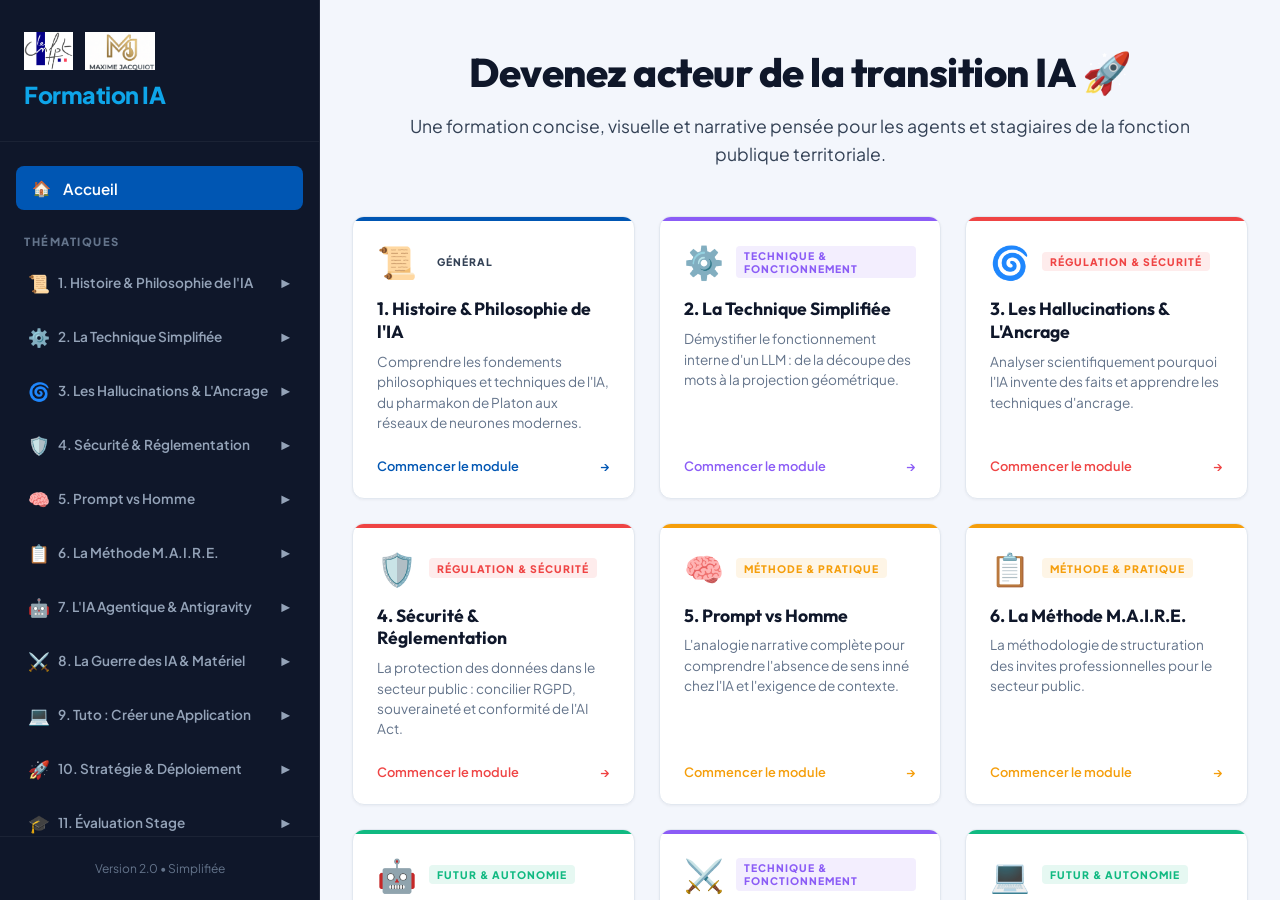
==== commit 6012734b: "041020264" ====
--- a/index.html
+++ b/index.html
@@ -12,7 +12,7 @@
     <link rel="stylesheet" href="https://cdn.jsdelivr.net/npm/katex@0.16.8/dist/katex.min.css">
     <script defer src="https://cdn.jsdelivr.net/npm/katex@0.16.8/dist/katex.min.js"></script>
     <script defer src="https://cdn.jsdelivr.net/npm/katex@0.16.8/dist/contrib/auto-render.min.js"></script>
-    <link rel="stylesheet" href="style.css?v=2.5">
+    <link rel="stylesheet" href="style.css?v=2.7">
     <link rel="icon" href="data:image/svg+xml,<svg xmlns=%22http://www.w3.org/2000/svg%22 viewBox=%220 0 100 100%22><text y=%22.9em%22 font-size=%2290%22>🤖</text></svg>">
 </head>
 <body>
@@ -231,13 +231,13 @@
 
     <!-- Scripts -->
     <script src="https://cdn.jsdelivr.net/npm/@supabase/supabase-js@2"></script>
-    <script src="content.js?v=2.5"></script>
-    <script src="exercises.js?v=2.5"></script>
-    <script src="slide_renderer.js?v=2.5"></script>
-    <script src="app.js?v=2.5"></script>
-    <script src="app_slides.js?v=2.5"></script>
-    <script src="app_supabase.js?v=2.5"></script>
-    <script src="app_interactivity.js?v=2.5"></script>
+    <script src="content.js?v=2.7"></script>
+    <script src="exercises.js?v=2.7"></script>
+    <script src="slide_renderer.js?v=2.7"></script>
+    <script src="app.js?v=2.7"></script>
+    <script src="app_slides.js?v=2.7"></script>
+    <script src="app_supabase.js?v=2.7"></script>
+    <script src="app_interactivity.js?v=2.7"></script>
 </body>
 </html>
 
--- a/style.css
+++ b/style.css
@@ -6111,545 +6111,460 @@
 }
 
 /* ==========================================================================
-   Slide : Hygiène de Conversation (L'Effet Brouillon vs Conversation Propre)
+   Slide : Hygiène de Conversation (Graphique : Brouillon vs Chat Propre)
    ========================================================================== */
 
-.hygiene-fpt-banner {
-    background: rgba(14, 165, 233, 0.08);
-    border: 1px solid rgba(14, 165, 233, 0.25);
-    border-radius: 8px;
-    padding: 0.75rem 1rem;
-    font-size: 0.88rem;
-    color: var(--text-title);
-    display: flex;
-    align-items: center;
+.hygiene-top-header {
+    display: flex;
+    justify-content: space-between;
+    align-items: center;
+    flex-wrap: wrap;
     gap: 0.75rem;
     margin-bottom: 1.25rem;
-    line-height: 1.45;
-}
-
-.hygiene-fpt-banner .fpt-tag {
-    background: var(--accent-blue);
-    color: #ffffff;
-    font-size: 0.75rem;
-    font-weight: 700;
+}
+
+.hygiene-punchline {
+    display: flex;
+    align-items: center;
+    gap: 0.6rem;
+    background: linear-gradient(135deg, rgba(14, 165, 233, 0.12), rgba(139, 92, 246, 0.12));
+    border: 1px solid rgba(14, 165, 233, 0.3);
+    padding: 0.55rem 1rem;
+    border-radius: 999px;
+}
+
+.hygiene-punchline .punchline-icon {
+    font-size: 1.2rem;
+}
+
+.hygiene-punchline .punchline-text {
+    font-size: 0.95rem;
+    font-weight: 700;
+    color: var(--text-title);
+    font-family: 'Outfit', sans-serif;
+}
+
+.hygiene-context-pill {
+    font-size: 0.8rem;
+    background: var(--bg-card);
+    border: 1px solid var(--border-color);
+    padding: 0.45rem 0.85rem;
+    border-radius: 999px;
+    color: var(--text-muted);
+}
+
+/* Grille Duo Comparatif */
+.hygiene-duo-grid {
+    display: grid;
+    grid-template-columns: 1fr 1fr;
+    gap: 1.25rem;
+    margin-bottom: 1.25rem;
+}
+
+.hygiene-duo-card {
+    background: var(--bg-card);
+    border-radius: 12px;
+    padding: 1.25rem;
+    display: flex;
+    flex-direction: column;
+    justify-content: space-between;
+    box-shadow: 0 4px 16px rgba(0, 0, 0, 0.04);
+}
+
+.hygiene-duo-card.card-direct {
+    border: 1px solid rgba(16, 185, 129, 0.35);
+    background: linear-gradient(180deg, rgba(16, 185, 129, 0.04) 0%, var(--bg-card) 100%);
+}
+
+.hygiene-duo-card.card-exploratory {
+    border: 1px solid rgba(245, 158, 11, 0.35);
+    background: linear-gradient(180deg, rgba(245, 158, 11, 0.04) 0%, var(--bg-card) 100%);
+}
+
+.duo-card-header {
+    margin-bottom: 1rem;
+}
+
+.duo-badge {
+    font-size: 0.72rem;
+    font-weight: 800;
+    letter-spacing: 0.5px;
     padding: 3px 8px;
     border-radius: 6px;
-    white-space: nowrap;
-}
-
-.hygiene-scenario-nav {
-    display: flex;
-    gap: 0.75rem;
-    margin-bottom: 1.25rem;
-    flex-wrap: wrap;
-}
-
-.hygiene-tab-btn {
-    flex: 1;
-    min-width: 240px;
-    padding: 0.75rem 1rem;
-    font-size: 0.9rem;
-    font-weight: 600;
-    border-radius: 8px;
-    border: 1px solid var(--border-color);
-    background: var(--bg-card);
-    color: var(--text-muted);
-    cursor: pointer;
-    transition: all 0.2s ease;
-    text-align: center;
-}
-
-.hygiene-tab-btn:hover {
-    color: var(--text-title);
-    border-color: rgba(255, 255, 255, 0.3);
-    background: rgba(255, 255, 255, 0.05);
-}
-
-.hygiene-tab-btn.active {
-    background: linear-gradient(135deg, rgba(14, 165, 233, 0.15), rgba(139, 92, 246, 0.15));
-    border-color: var(--accent-blue);
-    color: var(--accent-blue);
-    font-weight: 700;
-    box-shadow: 0 4px 12px rgba(14, 165, 233, 0.15);
-}
-
-.hygiene-panel {
-    display: flex;
-    flex-direction: column;
-    gap: 1.25rem;
-}
-
-.hygiene-status-bar {
-    border-radius: 8px;
-    padding: 0.85rem 1.15rem;
-    display: flex;
-    align-items: center;
-    justify-content: space-between;
-}
-
-.hygiene-status-bar.direct-theme {
-    background: rgba(16, 185, 129, 0.08);
-    border: 1px solid rgba(16, 185, 129, 0.25);
-}
-
-.hygiene-status-bar.exploratory-theme {
-    background: rgba(245, 158, 11, 0.08);
-    border: 1px solid rgba(245, 158, 11, 0.25);
-}
-
-.badge-direct {
-    background: rgba(16, 185, 129, 0.2);
+    display: inline-block;
+    margin-bottom: 0.4rem;
+}
+
+.duo-badge.badge-direct {
+    background: rgba(16, 185, 129, 0.15);
     color: var(--accent-green);
     border: 1px solid var(--accent-green);
-    padding: 3px 8px;
+}
+
+.duo-badge.badge-exploratory {
+    background: rgba(245, 158, 11, 0.15);
+    color: var(--accent-gold);
+    border: 1px solid var(--accent-gold);
+}
+
+.duo-card-header h4 {
+    margin: 0;
+    font-size: 1.15rem;
+    font-family: 'Outfit', sans-serif;
+    color: var(--text-title);
+}
+
+.duo-sub {
+    margin: 0.2rem 0 0 0;
+    font-size: 0.8rem;
+    color: var(--text-muted);
+}
+
+/* Pipeline Direct (Ligne droite) */
+.direct-pipeline {
+    display: flex;
+    flex-direction: column;
+    align-items: center;
+    gap: 0.35rem;
+    margin: 0.5rem 0 1rem 0;
+}
+
+.pipeline-step {
+    display: flex;
+    align-items: center;
+    gap: 0.85rem;
+    width: 100%;
+    background: rgba(255, 255, 255, 0.03);
+    border: 1px solid var(--border-color);
+    border-radius: 8px;
+    padding: 0.65rem 0.85rem;
+}
+
+.pipeline-icon-circle {
+    width: 36px;
+    height: 36px;
+    border-radius: 50%;
+    display: flex;
+    align-items: center;
+    justify-content: center;
+    font-size: 1.1rem;
+    flex-shrink: 0;
+}
+
+.pipeline-icon-circle.success {
+    background: rgba(16, 185, 129, 0.15);
+    border: 1px solid var(--accent-green);
+}
+
+.pipeline-icon-circle.info {
+    background: rgba(14, 165, 233, 0.15);
+    border: 1px solid var(--accent-blue);
+}
+
+.pipeline-icon-circle.target {
+    background: rgba(234, 179, 8, 0.15);
+    border: 1px solid var(--accent-gold);
+}
+
+.pipeline-info {
+    display: flex;
+    flex-direction: column;
+}
+
+.pipeline-info strong {
+    font-size: 0.85rem;
+    color: var(--text-title);
+}
+
+.pipeline-info span {
+    font-size: 0.75rem;
+    color: var(--text-muted);
+}
+
+.pipeline-arrow {
+    font-size: 0.8rem;
+    color: var(--text-muted);
+    line-height: 1;
+}
+
+/* Micro stats direct */
+.direct-stats-row {
+    display: flex;
+    gap: 0.5rem;
+}
+
+.direct-stat-pill {
+    flex: 1;
+    background: rgba(0, 0, 0, 0.1);
+    border: 1px solid var(--border-color);
+    border-radius: 6px;
+    padding: 0.4rem;
+    text-align: center;
+    display: flex;
+    flex-direction: column;
+}
+
+.direct-stat-pill .stat-lbl {
+    font-size: 0.68rem;
+    color: var(--text-muted);
+}
+
+.direct-stat-pill .stat-num {
+    font-size: 0.92rem;
+    font-family: 'Outfit', sans-serif;
+}
+
+/* Grille des 10 pastilles exploratoires */
+.draft-chips-grid {
+    display: grid;
+    grid-template-columns: 1fr 1fr;
+    gap: 0.4rem;
+    margin-bottom: 0.85rem;
+}
+
+.chip-item {
+    display: flex;
+    align-items: center;
+    gap: 0.4rem;
+    padding: 0.4rem 0.6rem;
     border-radius: 6px;
     font-size: 0.78rem;
-    font-weight: 700;
-    margin-right: 0.5rem;
-}
-
-.badge-exploratory {
-    background: rgba(245, 158, 11, 0.2);
-    color: var(--accent-gold);
-    border: 1px solid var(--accent-gold);
-    padding: 3px 8px;
-    border-radius: 6px;
-    font-size: 0.78rem;
-    font-weight: 700;
-    margin-right: 0.5rem;
-}
-
-.hygiene-metrics-grid {
-    display: grid;
-    grid-template-columns: repeat(4, 1fr);
-    gap: 0.75rem;
-}
-
-.hygiene-metric-card {
-    background: var(--bg-card);
-    border: 1px solid var(--border-color);
-    border-radius: 8px;
-    padding: 0.85rem;
-    display: flex;
-    flex-direction: column;
-    gap: 0.25rem;
-    text-align: center;
-}
-
-.hygiene-metric-card .metric-icon {
-    font-size: 1.2rem;
-    margin-bottom: 0.2rem;
-}
-
-.hygiene-metric-card .metric-label {
-    font-size: 0.75rem;
     font-weight: 600;
-    color: var(--text-muted);
-}
-
-.hygiene-metric-card .metric-val {
-    font-family: 'Outfit', sans-serif;
-    font-size: 1.15rem;
-}
-
-.hygiene-metric-card .metric-sub {
-    font-size: 0.72rem;
-    color: var(--text-muted);
-}
-
-.text-green { color: var(--accent-green); }
-.text-red { color: var(--accent-red); }
-.text-blue { color: var(--accent-blue); }
-
-/* Thread flow direct */
-.hygiene-thread-flow {
-    display: flex;
-    flex-direction: column;
-    gap: 0.75rem;
-}
-
-.hygiene-step-bubble {
-    border-radius: 8px;
-    padding: 0.85rem 1.1rem;
-    line-height: 1.5;
-    font-size: 0.88rem;
-}
-
-.hygiene-step-bubble.bubble-user {
-    background: rgba(14, 165, 233, 0.08);
-    border: 1px solid rgba(14, 165, 233, 0.25);
-    border-left: 4px solid var(--accent-blue);
-}
-
-.hygiene-step-bubble.bubble-assistant {
-    background: rgba(16, 185, 129, 0.08);
-    border: 1px solid rgba(16, 185, 129, 0.25);
-    border-left: 4px solid var(--accent-green);
-}
-
-.bubble-header {
-    display: flex;
-    justify-content: space-between;
-    align-items: center;
-    margin-bottom: 0.4rem;
-}
-
-.bubble-role {
-    font-weight: 700;
-    font-size: 0.82rem;
-    color: var(--text-title);
-}
-
-.bubble-step-badge {
-    font-size: 0.72rem;
-    background: rgba(255, 255, 255, 0.08);
-    padding: 2px 6px;
-    border-radius: 4px;
-    color: var(--text-muted);
-}
-
-/* Exploratory Toolbar */
-.hygiene-toolbar {
-    display: flex;
-    justify-content: space-between;
-    align-items: center;
-    flex-wrap: wrap;
-    gap: 0.75rem;
-    background: var(--bg-card);
-    border: 1px solid var(--border-color);
-    border-radius: 8px;
-    padding: 0.75rem 1rem;
-}
-
-.toolbar-actions-left {
-    display: flex;
-    gap: 0.5rem;
-    flex-wrap: wrap;
-}
-
-.btn-hygiene-purge {
-    background: linear-gradient(135deg, #10b981, #059669) !important;
-    border: none !important;
-    color: #ffffff !important;
-    font-weight: 700 !important;
-    box-shadow: 0 4px 14px rgba(16, 185, 129, 0.3) !important;
-    transition: all 0.2s ease !important;
-}
-
-.btn-hygiene-purge:hover {
-    transform: translateY(-1px);
-    box-shadow: 0 6px 18px rgba(16, 185, 129, 0.45) !important;
-}
-
-/* Gauge card */
-.hygiene-gauge-card {
-    background: var(--bg-card);
-    border: 1px solid var(--border-color);
-    border-radius: 8px;
-    padding: 0.85rem 1.1rem;
-    display: flex;
-    flex-direction: column;
-    gap: 0.5rem;
-}
-
-.gauge-header {
-    display: flex;
-    justify-content: space-between;
-    align-items: center;
+}
+
+.chip-item.chip-noise {
+    background: rgba(239, 68, 68, 0.08);
+    border: 1px solid rgba(239, 68, 68, 0.25);
+    color: #f87171;
+}
+
+.chip-item.chip-gem {
+    background: rgba(16, 185, 129, 0.18);
+    border: 1px solid var(--accent-green);
+    color: #34d399;
+    font-weight: 700;
+    box-shadow: 0 0 10px rgba(16, 185, 129, 0.2);
+}
+
+.chip-icon {
     font-size: 0.85rem;
 }
 
-.gauge-title {
-    font-weight: 700;
-    color: var(--text-title);
-}
-
-.gauge-counts {
-    font-size: 0.8rem;
-    color: var(--text-muted);
-}
-
-.gauge-bar-track {
-    width: 100%;
-    height: 12px;
-    background: rgba(255, 255, 255, 0.08);
+/* Mini jauge exploratoire */
+.draft-gauge-strip {
+    margin-bottom: 0.85rem;
+}
+
+.gauge-split-bar {
+    display: flex;
+    height: 18px;
     border-radius: 6px;
     overflow: hidden;
-    display: flex;
-}
-
-.gauge-fill-noise {
+    font-size: 0.7rem;
+    font-weight: 700;
+    line-height: 18px;
+    text-align: center;
+    color: #ffffff;
+}
+
+.split-noise {
     background: linear-gradient(90deg, #f87171, #ef4444);
-    height: 100%;
-    transition: width 0.3s ease;
-}
-
-.gauge-fill-gems {
-    background: linear-gradient(90deg, #34d399, #10b981);
-    height: 100%;
-    transition: width 0.3s ease;
-}
-
-.gauge-diagnosis {
-    font-size: 0.82rem;
-    color: var(--text-title);
-    line-height: 1.45;
-}
-
-/* Draft thread list */
-.draft-view-header {
+}
+
+.split-gems {
+    background: linear-gradient(90deg, #10b981, #059669);
+}
+
+.gauge-warning-tag {
+    display: block;
+    font-size: 0.72rem;
+    color: var(--accent-red);
+    margin-top: 0.3rem;
+    text-align: center;
+    font-weight: 600;
+}
+
+/* Bouton Purge CTA */
+.btn-purge-cta {
+    width: 100%;
+    background: linear-gradient(135deg, #10b981, #059669);
+    border: none;
+    color: #ffffff;
+    font-family: 'Outfit', sans-serif;
+    font-size: 0.88rem;
+    font-weight: 800;
+    letter-spacing: 0.3px;
+    padding: 0.75rem 1rem;
+    border-radius: 8px;
+    cursor: pointer;
+    display: flex;
+    align-items: center;
+    justify-content: center;
+    gap: 0.5rem;
+    box-shadow: 0 4px 14px rgba(16, 185, 129, 0.35);
+    transition: all 0.2s ease;
+}
+
+.btn-purge-cta:hover {
+    transform: translateY(-2px);
+    box-shadow: 0 6px 20px rgba(16, 185, 129, 0.5);
+}
+
+.cta-arrow {
+    font-size: 1.1rem;
+    transition: transform 0.2s ease;
+}
+
+.btn-purge-cta:hover .cta-arrow {
+    transform: translateX(4px);
+}
+
+/* État chat propre */
+.clean-filtered-box {
+    background: rgba(16, 185, 129, 0.08);
+    border: 1px dashed rgba(16, 185, 129, 0.4);
+    border-radius: 8px;
+    padding: 0.65rem 0.85rem;
+    margin-bottom: 0.5rem;
+}
+
+.filtered-badge {
+    font-size: 0.75rem;
+    font-weight: 700;
+    color: var(--accent-green);
+    display: block;
+    margin-bottom: 0.35rem;
+}
+
+.filtered-chips-row {
+    display: flex;
+    flex-direction: column;
+    gap: 0.3rem;
+}
+
+.chip-gem-saved {
+    display: flex;
+    align-items: center;
+    gap: 0.5rem;
+    font-size: 0.78rem;
+}
+
+.chip-gem-saved strong {
+    color: var(--accent-green);
+}
+
+.chip-gem-saved span {
+    color: var(--text-title);
+}
+
+.clean-flow-arrow {
+    text-align: center;
+    font-size: 0.75rem;
+    color: var(--accent-green);
+    font-weight: 700;
+    margin: 0.35rem 0;
+}
+
+.new-chat-mock {
+    background: rgba(15, 23, 42, 0.85);
+    border: 1px solid rgba(16, 185, 129, 0.4);
+    border-radius: 8px;
+    overflow: hidden;
+    margin-bottom: 0.65rem;
+}
+
+.new-chat-top {
+    background: rgba(255, 255, 255, 0.05);
+    border-bottom: 1px solid rgba(255, 255, 255, 0.08);
+    padding: 4px 10px;
+    font-size: 0.72rem;
     display: flex;
     justify-content: space-between;
     align-items: center;
-    margin-bottom: 0.75rem;
-}
-
-.hygiene-draft-thread {
+    font-weight: 700;
+    color: var(--text-muted);
+}
+
+.new-chat-snippet {
+    margin: 0;
+    padding: 0.55rem 0.85rem;
+    font-size: 0.75rem;
+    line-height: 1.4;
+    color: #e2e8f0;
+    font-family: 'Consolas', monospace;
+    white-space: pre-wrap;
+}
+
+.btn-revert-link {
+    background: none;
+    border: none;
+    color: var(--text-muted);
+    font-size: 0.75rem;
+    cursor: pointer;
+    text-decoration: underline;
+    display: block;
+    text-align: center;
+    width: 100%;
+}
+
+.btn-revert-link:hover {
+    color: var(--text-title);
+}
+
+/* Bandeau Inférieur Pro */
+.hygiene-pro-strip {
+    display: grid;
+    grid-template-columns: repeat(3, 1fr);
+    gap: 0.85rem;
+    margin-bottom: 1rem;
+}
+
+.pro-strip-card {
+    background: var(--bg-card);
+    border: 1px solid var(--border-color);
+    border-radius: 8px;
+    padding: 0.65rem 0.85rem;
+    display: flex;
+    align-items: center;
+    gap: 0.75rem;
+}
+
+.pro-card-icon {
+    font-size: 1.4rem;
+}
+
+.pro-card-text {
     display: flex;
     flex-direction: column;
-    gap: 0.65rem;
-    max-height: 380px;
-    overflow-y: auto;
-    padding-right: 0.5rem;
-}
-
-.draft-step-bubble {
-    border-radius: 8px;
-    padding: 0.75rem 1rem;
+}
+
+.pro-card-text strong {
+    font-size: 0.85rem;
+    font-family: 'Outfit', sans-serif;
+    color: var(--text-title);
+}
+
+.pro-card-text span {
+    font-size: 0.74rem;
+    color: var(--text-muted);
+}
+
+.hygiene-takeaway-bar {
+    background: rgba(234, 179, 8, 0.08);
+    border-left: 4px solid var(--accent-gold);
+    border-radius: 6px;
+    padding: 0.65rem 1rem;
     font-size: 0.85rem;
     line-height: 1.45;
-}
-
-.draft-bubble-noise {
-    background: rgba(239, 68, 68, 0.05);
-    border: 1px solid rgba(239, 68, 68, 0.2);
-    border-left: 4px solid var(--accent-red);
-}
-
-.draft-bubble-gem {
-    background: rgba(16, 185, 129, 0.09);
-    border: 1px solid rgba(16, 185, 129, 0.3);
-    border-left: 4px solid var(--accent-green);
-    box-shadow: 0 2px 8px rgba(16, 185, 129, 0.1);
-}
-
-.draft-bubble-head {
-    display: flex;
-    justify-content: space-between;
-    align-items: center;
-    margin-bottom: 0.3rem;
-}
-
-.draft-bubble-step {
-    font-weight: 700;
-    font-size: 0.82rem;
-    color: var(--text-title);
-}
-
-.bubble-tag {
-    font-size: 0.72rem;
-    font-weight: 700;
-    padding: 2px 6px;
-    border-radius: 4px;
-}
-
-.tag-noise {
-    background: rgba(239, 68, 68, 0.2);
-    color: #f87171;
-}
-
-.tag-gem {
-    background: rgba(16, 185, 129, 0.2);
-    color: var(--accent-green);
-}
-
-.draft-bubble-text {
-    color: var(--text-title);
-    margin-bottom: 0.35rem;
-}
-
-.draft-bubble-comment {
-    font-size: 0.78rem;
-    color: var(--text-muted);
-    display: flex;
-    align-items: center;
-    gap: 0.4rem;
-    background: rgba(0, 0, 0, 0.15);
-    padding: 4px 8px;
-    border-radius: 4px;
-}
-
-.draft-bubble-comment.gem-comment {
-    background: rgba(16, 185, 129, 0.12);
-    color: #34d399;
-    font-weight: 600;
-}
-
-/* Clean post-purge card */
-.hygiene-clean-card {
-    background: var(--bg-card);
-    border: 1px solid rgba(16, 185, 129, 0.35);
-    border-radius: 8px;
-    padding: 1.25rem;
-    display: flex;
-    flex-direction: column;
-    gap: 1rem;
-    box-shadow: 0 4px 20px rgba(16, 185, 129, 0.08);
-}
-
-.clean-card-header {
-    display: flex;
-    justify-content: space-between;
-    align-items: center;
-}
-
-.clean-badge {
-    background: rgba(16, 185, 129, 0.2);
-    color: var(--accent-green);
-    border: 1px solid var(--accent-green);
-    padding: 3px 8px;
-    border-radius: 6px;
-    font-size: 0.75rem;
-    font-weight: 700;
-    display: inline-block;
-    margin-bottom: 0.25rem;
-}
-
-.clean-card-header h4 {
-    margin: 0;
-    font-size: 1.05rem;
-    color: var(--text-title);
-}
-
-.clean-comparison-grid {
-    display: grid;
-    grid-template-columns: 1fr 1fr;
-    gap: 0.75rem;
-}
-
-.clean-comparison-col {
-    border-radius: 8px;
-    padding: 0.85rem;
-    font-size: 0.82rem;
-    line-height: 1.5;
-}
-
-.clean-comparison-col.before {
-    background: rgba(239, 68, 68, 0.05);
-    border: 1px solid rgba(239, 68, 68, 0.2);
-}
-
-.clean-comparison-col.after {
-    background: rgba(16, 185, 129, 0.08);
-    border: 1px solid rgba(16, 185, 129, 0.25);
-}
-
-.clean-comparison-col ul {
-    margin: 0.4rem 0 0 1.15rem;
-    padding: 0;
-}
-
-.col-tag {
-    display: inline-block;
-    font-size: 0.75rem;
-    font-weight: 700;
-    padding: 2px 6px;
-    border-radius: 4px;
-    margin-bottom: 0.25rem;
-}
-
-.tag-danger {
-    background: rgba(239, 68, 68, 0.2);
-    color: #f87171;
-}
-
-.tag-success {
-    background: rgba(16, 185, 129, 0.2);
-    color: var(--accent-green);
-}
-
-.gems-extracted-box {
-    background: rgba(16, 185, 129, 0.06);
-    border: 1px dashed rgba(16, 185, 129, 0.35);
-    border-radius: 8px;
-    padding: 0.85rem 1rem;
-}
-
-.clean-prompt-synthetic-box {
-    background: rgba(15, 23, 42, 0.8);
-    border: 1px solid rgba(255, 255, 255, 0.12);
-    border-radius: 8px;
-    overflow: hidden;
-}
-
-.clean-prompt-synthetic-box .box-top-bar {
-    background: rgba(255, 255, 255, 0.04);
-    border-bottom: 1px solid rgba(255, 255, 255, 0.08);
-    padding: 6px 12px;
-    display: flex;
-    justify-content: space-between;
-    align-items: center;
-    font-size: 0.78rem;
-    font-weight: 600;
-    color: var(--text-muted);
-}
-
-.clean-prompt-pre {
-    margin: 0;
-    padding: 0.85rem 1rem;
-    font-size: 0.82rem;
-    line-height: 1.5;
-    font-family: 'Consolas', 'Monaco', monospace;
-    white-space: pre-wrap;
-    color: #e2e8f0;
-    max-height: 220px;
-    overflow-y: auto;
-}
-
-/* Pro rules grid */
-.hygiene-rules-grid {
-    display: grid;
-    grid-template-columns: repeat(3, 1fr);
-    gap: 0.75rem;
-    margin-top: 1rem;
-}
-
-.hygiene-rule-card {
-    background: var(--bg-card);
-    border: 1px solid var(--border-color);
-    border-radius: 8px;
-    padding: 0.85rem;
-    display: flex;
-    flex-direction: column;
-    gap: 0.35rem;
-}
-
-.hygiene-rule-card .rule-icon {
-    font-size: 1.4rem;
-    margin-bottom: 0.2rem;
-}
-
-.hygiene-rule-card h5 {
-    margin: 0;
-    font-size: 0.88rem;
-    font-family: 'Outfit', sans-serif;
-    color: var(--text-title);
-}
-
-.hygiene-rule-card p {
-    margin: 0;
-    font-size: 0.78rem;
-    color: var(--text-muted);
-    line-height: 1.45;
+    color: var(--text-title);
 }
 
 @media (max-width: 900px) {
-    .hygiene-metrics-grid,
-    .clean-comparison-grid,
-    .hygiene-rules-grid {
+    .hygiene-duo-grid,
+    .hygiene-pro-strip {
         grid-template-columns: 1fr;
     }
 }
 
 
+
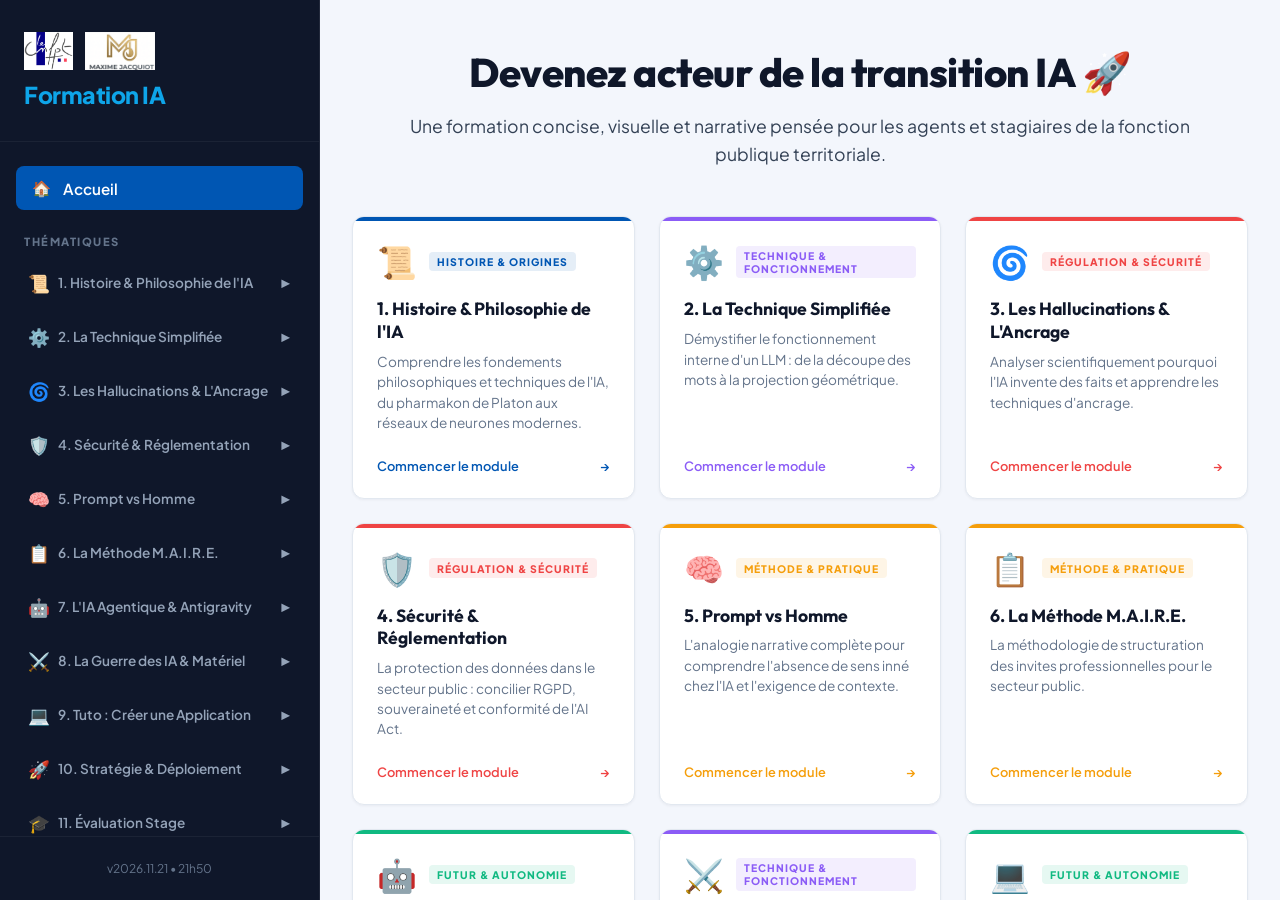
==== commit 000b4f0e: "v2026.11.21-2150: securite Supabase/iframe, QR local, bugs terrain, re-entree stagiaire, nettoyage" ====
--- a/index.html
+++ b/index.html
@@ -12,7 +12,7 @@
     <link rel="stylesheet" href="https://cdn.jsdelivr.net/npm/katex@0.16.8/dist/katex.min.css">
     <script defer src="https://cdn.jsdelivr.net/npm/katex@0.16.8/dist/katex.min.js"></script>
     <script defer src="https://cdn.jsdelivr.net/npm/katex@0.16.8/dist/contrib/auto-render.min.js"></script>
-    <link rel="stylesheet" href="style.css?v=2.7">
+    <link rel="stylesheet" href="style.css?v=20261121-2150">
     <link rel="icon" href="data:image/svg+xml,<svg xmlns=%22http://www.w3.org/2000/svg%22 viewBox=%220 0 100 100%22><text y=%22.9em%22 font-size=%2290%22>🤖</text></svg>">
 </head>
 <body>
@@ -41,7 +41,7 @@
             </nav>
             
             <div class="sidebar-footer">
-                <p>Version 2.0 • Simplifiée</p>
+                <p id="sidebar-version-label">v2026.11.21 • 21h50</p>
             </div>
         </aside>
 
@@ -89,6 +89,10 @@
                 <div class="quick-start-info">
                     <div class="info-badge">💡 Astuce</div>
                     <p>Utilisez la barre latérale à gauche ou cliquez sur un thème ci-dessus pour commencer votre lecture dynamique.</p>
+                </div>
+
+                <div class="home-version-bar">
+                    <span class="home-version-badge" id="home-version-badge">🕒 v2026.11.21 • 21h50</span>
                 </div>
             </section>
 
@@ -188,7 +192,7 @@
             </div>
         </div>
         <div class="html-projector-content">
-            <iframe id="html-projector-iframe" sandbox="allow-scripts allow-modals allow-forms allow-same-origin" title="Projection index.html"></iframe>
+            <iframe id="html-projector-iframe" sandbox="allow-scripts allow-modals allow-forms" title="Projection index.html"></iframe>
         </div>
     </div>
 
@@ -231,13 +235,14 @@
 
     <!-- Scripts -->
     <script src="https://cdn.jsdelivr.net/npm/@supabase/supabase-js@2"></script>
-    <script src="content.js?v=2.7"></script>
-    <script src="exercises.js?v=2.7"></script>
-    <script src="slide_renderer.js?v=2.7"></script>
-    <script src="app.js?v=2.7"></script>
-    <script src="app_slides.js?v=2.7"></script>
-    <script src="app_supabase.js?v=2.7"></script>
-    <script src="app_interactivity.js?v=2.7"></script>
+    <script src="content.js?v=20261121-2150"></script>
+    <script src="exercises.js?v=20261121-2150"></script>
+    <script src="slide_renderer.js?v=20261121-2150"></script>
+    <script src="qrcode_local.js?v=20261121-2150"></script>
+    <script src="app.js?v=20261121-2150"></script>
+    <script src="app_slides.js?v=20261121-2150"></script>
+    <script src="app_supabase.js?v=20261121-2150"></script>
+    <script src="app_interactivity.js?v=20261121-2150"></script>
 </body>
 </html>
 
--- a/style.css
+++ b/style.css
@@ -347,11 +347,14 @@
 }
 
 /* Border tops based on category */
-.theme-card.cat-hist::before { background: var(--color-hist); }
+.theme-card.cat-hist::before,
+.theme-card.cat-histoire::before { background: var(--color-hist); }
 .theme-card.cat-tech::before { background: var(--color-tech); }
 .theme-card.cat-prompt::before { background: var(--color-prompt); }
 .theme-card.cat-reg::before { background: var(--color-reg); }
 .theme-card.cat-agent::before { background: var(--color-agent); }
+.theme-card.cat-dsi::before { background: var(--accent-sky); }
+.theme-card.cat-eval::before { background: var(--accent-purple); }
 
 .theme-card:hover {
     transform: translateY(-5px);
@@ -380,11 +383,14 @@
     display: inline-block;
 }
 
-.theme-card.cat-hist .theme-card-tag { background: rgba(0, 86, 179, 0.1); color: var(--color-hist); }
+.theme-card.cat-hist .theme-card-tag,
+.theme-card.cat-histoire .theme-card-tag { background: rgba(0, 86, 179, 0.1); color: var(--color-hist); }
 .theme-card.cat-tech .theme-card-tag { background: rgba(139, 92, 246, 0.1); color: var(--color-tech); }
 .theme-card.cat-prompt .theme-card-tag { background: rgba(245, 158, 11, 0.1); color: var(--color-prompt); }
 .theme-card.cat-reg .theme-card-tag { background: rgba(239, 68, 68, 0.1); color: var(--color-reg); }
 .theme-card.cat-agent .theme-card-tag { background: rgba(16, 185, 129, 0.1); color: var(--color-agent); }
+.theme-card.cat-dsi .theme-card-tag { background: rgba(14, 165, 233, 0.1); color: var(--accent-sky); }
+.theme-card.cat-eval .theme-card-tag { background: rgba(139, 92, 246, 0.12); color: var(--accent-purple); }
 
 .theme-card-title {
     font-family: 'Outfit', sans-serif;
@@ -411,11 +417,14 @@
     color: var(--accent-blue);
 }
 
-.theme-card.cat-hist .theme-card-footer { color: var(--color-hist); }
+.theme-card.cat-hist .theme-card-footer,
+.theme-card.cat-histoire .theme-card-footer { color: var(--color-hist); }
 .theme-card.cat-tech .theme-card-footer { color: var(--color-tech); }
 .theme-card.cat-prompt .theme-card-footer { color: var(--color-prompt); }
 .theme-card.cat-reg .theme-card-footer { color: var(--color-reg); }
 .theme-card.cat-agent .theme-card-footer { color: var(--color-agent); }
+.theme-card.cat-dsi .theme-card-footer { color: var(--accent-sky); }
+.theme-card.cat-eval .theme-card-footer { color: var(--accent-purple); }
 
 .quick-start-info {
     max-width: 800px;
@@ -6566,5 +6575,80 @@
     }
 }
 
-
-
+/* ==========================================
+   BOUTON PILULE RÉ-ENTRÉE STAGIAIRE & BADGE VERSION
+   ========================================== */
+@keyframes pulse-reopen {
+    0%, 100% {
+        box-shadow: 0 8px 24px rgba(14, 165, 233, 0.45), 0 0 0 0 rgba(56, 189, 248, 0.55);
+    }
+    50% {
+        box-shadow: 0 12px 30px rgba(139, 92, 246, 0.55), 0 0 0 10px rgba(56, 189, 248, 0);
+    }
+}
+
+.btn-floating-poll.stagiaire-reopen-pill {
+    width: auto;
+    height: auto;
+    min-height: 48px;
+    padding: 0.7rem 1.25rem;
+    border-radius: 9999px;
+    font-family: 'Outfit', sans-serif;
+    font-size: 0.92rem;
+    font-weight: 700;
+    gap: 0.55rem;
+    background: linear-gradient(135deg, #0284c7, #6d28d9);
+    border: 2px solid rgba(255, 255, 255, 0.28);
+    animation: pulse-reopen 2s infinite;
+}
+
+.reopen-pill-dot {
+    width: 10px;
+    height: 10px;
+    border-radius: 50%;
+    background: #4ade80;
+    box-shadow: 0 0 8px #4ade80;
+    flex-shrink: 0;
+}
+
+.home-version-bar {
+    max-width: 1200px;
+    width: 100%;
+    margin: 1.5rem auto 0 auto;
+    display: flex;
+    justify-content: flex-end;
+    align-items: center;
+}
+
+.home-version-badge {
+    display: inline-flex;
+    align-items: center;
+    gap: 0.4rem;
+    padding: 0.3rem 0.75rem;
+    border-radius: 9999px;
+    background: rgba(15, 23, 42, 0.06);
+    border: 1px solid rgba(15, 23, 42, 0.12);
+    color: var(--text-muted);
+    font-size: 0.75rem;
+    font-weight: 600;
+    letter-spacing: 0.2px;
+}
+
+@media (max-width: 768px) {
+    .btn-floating-poll.stagiaire-reopen-pill {
+        bottom: 1.15rem;
+        right: 1rem;
+        left: 1rem;
+        justify-content: center;
+        font-size: 0.95rem;
+    }
+
+    .home-version-bar {
+        justify-content: center;
+        margin-top: 1.25rem;
+    }
+}
+
+
+
+
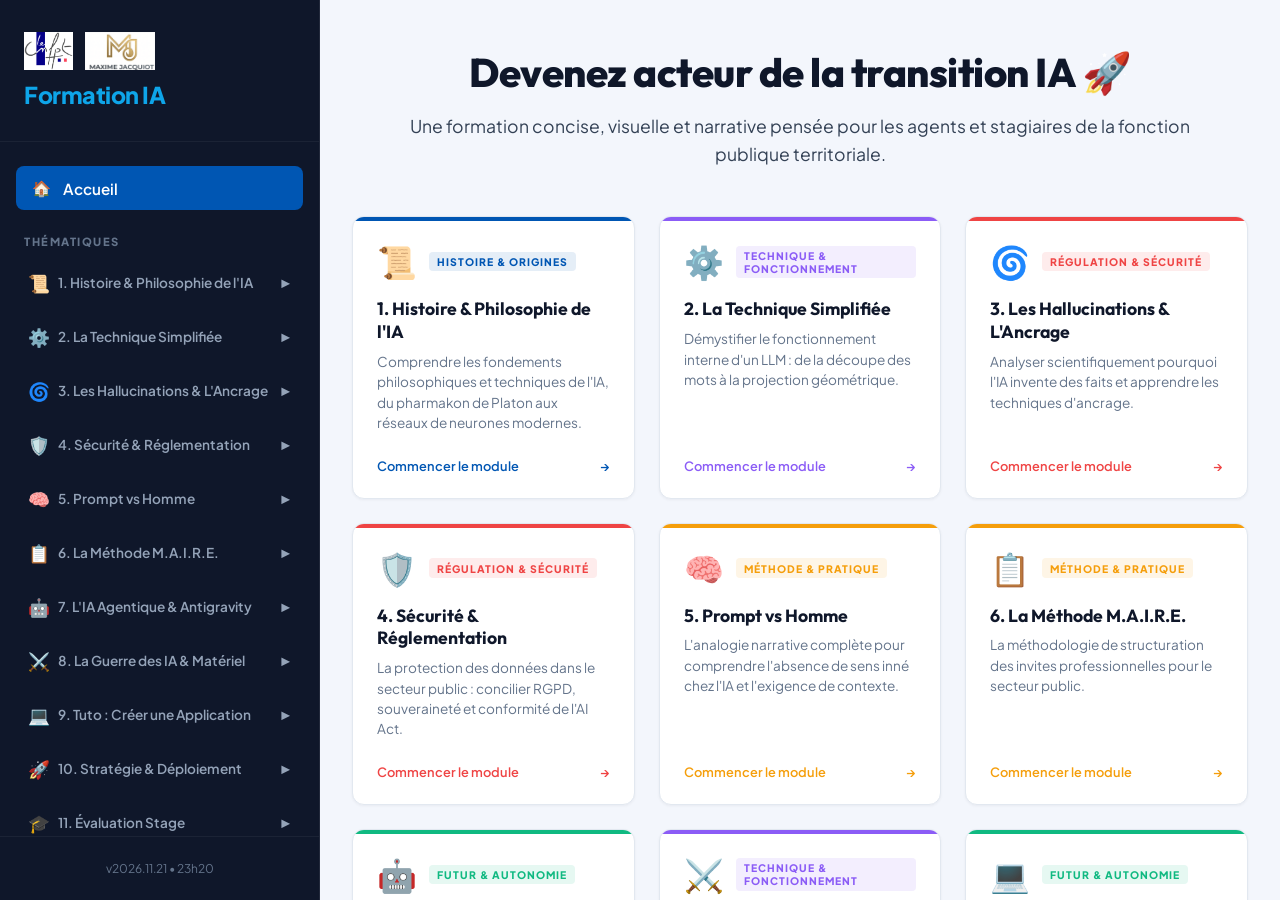
==== commit 08ff649b: "v2026.11.21-2320: ajout 3 outils interactifs (#1 Softmax, #3 Lost in the Middle, #7 Vrai CGCT) + 2 s" ====
--- a/index.html
+++ b/index.html
@@ -12,7 +12,7 @@
     <link rel="stylesheet" href="https://cdn.jsdelivr.net/npm/katex@0.16.8/dist/katex.min.css">
     <script defer src="https://cdn.jsdelivr.net/npm/katex@0.16.8/dist/katex.min.js"></script>
     <script defer src="https://cdn.jsdelivr.net/npm/katex@0.16.8/dist/contrib/auto-render.min.js"></script>
-    <link rel="stylesheet" href="style.css?v=20261121-2150">
+    <link rel="stylesheet" href="style.css?v=20261121-2320">
     <link rel="icon" href="data:image/svg+xml,<svg xmlns=%22http://www.w3.org/2000/svg%22 viewBox=%220 0 100 100%22><text y=%22.9em%22 font-size=%2290%22>🤖</text></svg>">
 </head>
 <body>
@@ -41,7 +41,7 @@
             </nav>
             
             <div class="sidebar-footer">
-                <p id="sidebar-version-label">v2026.11.21 • 21h50</p>
+                <p id="sidebar-version-label">v2026.11.21 • 23h20</p>
             </div>
         </aside>
 
@@ -92,7 +92,7 @@
                 </div>
 
                 <div class="home-version-bar">
-                    <span class="home-version-badge" id="home-version-badge">🕒 v2026.11.21 • 21h50</span>
+                    <span class="home-version-badge" id="home-version-badge">🕒 v2026.11.21 • 23h20</span>
                 </div>
             </section>
 
@@ -235,14 +235,14 @@
 
     <!-- Scripts -->
     <script src="https://cdn.jsdelivr.net/npm/@supabase/supabase-js@2"></script>
-    <script src="content.js?v=20261121-2150"></script>
-    <script src="exercises.js?v=20261121-2150"></script>
-    <script src="slide_renderer.js?v=20261121-2150"></script>
-    <script src="qrcode_local.js?v=20261121-2150"></script>
-    <script src="app.js?v=20261121-2150"></script>
-    <script src="app_slides.js?v=20261121-2150"></script>
-    <script src="app_supabase.js?v=20261121-2150"></script>
-    <script src="app_interactivity.js?v=20261121-2150"></script>
+    <script src="content.js?v=20261121-2320"></script>
+    <script src="exercises.js?v=20261121-2320"></script>
+    <script src="slide_renderer.js?v=20261121-2320"></script>
+    <script src="qrcode_local.js?v=20261121-2320"></script>
+    <script src="app.js?v=20261121-2320"></script>
+    <script src="app_slides.js?v=20261121-2320"></script>
+    <script src="app_supabase.js?v=20261121-2320"></script>
+    <script src="app_interactivity.js?v=20261121-2320"></script>
 </body>
 </html>
 
--- a/style.css
+++ b/style.css
@@ -6649,6 +6649,891 @@
     }
 }
 
-
-
-
+/* ==========================================
+   1. ACTUALITÉS & GRANDS DÉFIS IA
+   ========================================== */
+.bt-intro {
+    margin-bottom: 1rem;
+    color: var(--text-body);
+}
+
+.breakthrough-filters {
+    display: flex;
+    flex-wrap: wrap;
+    gap: 0.5rem;
+    margin-bottom: 1.25rem;
+}
+
+.breakthrough-filter-btn {
+    padding: 0.45rem 0.9rem;
+    border-radius: 9999px;
+    border: 1px solid var(--border-color);
+    background: var(--bg-card);
+    color: var(--text-body);
+    font-size: 0.82rem;
+    font-weight: 700;
+    cursor: pointer;
+    transition: all 0.15s ease;
+}
+
+.breakthrough-filter-btn:hover {
+    border-color: var(--accent-blue);
+    color: var(--accent-blue);
+}
+
+.breakthrough-filter-btn.active {
+    background: var(--accent-blue);
+    border-color: var(--accent-blue);
+    color: #ffffff;
+    box-shadow: 0 4px 12px rgba(0, 86, 179, 0.25);
+}
+
+.breakthrough-grid {
+    display: grid;
+    grid-template-columns: repeat(auto-fit, minmax(310px, 1fr));
+    gap: 1rem;
+}
+
+.breakthrough-card {
+    display: flex;
+    flex-direction: column;
+    gap: 0.65rem;
+    background: var(--bg-card);
+    border: 1px solid var(--border-color);
+    border-top: 4px solid var(--bt-accent, var(--accent-blue));
+    border-radius: var(--radius-md);
+    padding: 1.05rem 1.15rem;
+    box-shadow: var(--shadow-sm);
+}
+
+.bt-card-top {
+    display: flex;
+    justify-content: space-between;
+    align-items: center;
+    gap: 0.5rem;
+    flex-wrap: wrap;
+}
+
+.bt-date {
+    font-family: 'Outfit', sans-serif;
+    font-size: 0.78rem;
+    font-weight: 800;
+    color: var(--bt-accent, var(--accent-blue));
+    text-transform: uppercase;
+    letter-spacing: 0.4px;
+}
+
+.bt-badge {
+    font-size: 0.72rem;
+    font-weight: 700;
+    padding: 0.2rem 0.55rem;
+    border-radius: 6px;
+    background: var(--bg-main);
+    color: var(--text-title);
+    border: 1px solid var(--border-color);
+}
+
+.bt-title {
+    font-family: 'Outfit', sans-serif;
+    font-size: 1.02rem;
+    font-weight: 800;
+    color: var(--text-title);
+    line-height: 1.3;
+}
+
+.bt-block {
+    font-size: 0.84rem;
+    line-height: 1.48;
+    color: var(--text-body);
+}
+
+.bt-apps {
+    margin-top: auto;
+    padding: 0.65rem 0.75rem;
+    border-radius: 8px;
+    background: #f8fafc;
+    border-left: 3px solid var(--bt-accent, var(--accent-blue));
+    font-size: 0.82rem;
+    line-height: 1.45;
+    color: var(--text-title);
+}
+
+/* ==========================================
+   2. SIMULATEUR MOT SUIVANT (SOFTMAX & TEMPÉRATURE)
+   ========================================== */
+.nts-intro {
+    margin-bottom: 1rem;
+}
+
+.nts-prompts-bar {
+    display: flex;
+    flex-wrap: wrap;
+    gap: 0.5rem;
+    margin-bottom: 1rem;
+}
+
+.nts-prompt-btn {
+    padding: 0.45rem 0.9rem;
+    border-radius: 8px;
+    border: 1px solid var(--border-color);
+    background: var(--bg-card);
+    color: var(--text-body);
+    font-size: 0.82rem;
+    font-weight: 700;
+    cursor: pointer;
+    transition: all 0.15s ease;
+}
+
+.nts-prompt-btn.active {
+    background: var(--text-title);
+    color: #ffffff;
+    border-color: var(--text-title);
+}
+
+.nts-sentence-box {
+    background: #0f172a;
+    color: #f8fafc;
+    border-radius: var(--radius-md);
+    padding: 1rem 1.25rem;
+    margin-bottom: 1.15rem;
+    box-shadow: var(--shadow-md);
+}
+
+.nts-sentence-label {
+    font-size: 0.72rem;
+    text-transform: uppercase;
+    letter-spacing: 0.6px;
+    color: #94a3b8;
+    font-weight: 700;
+    margin-bottom: 0.45rem;
+}
+
+.nts-sentence-line {
+    font-family: 'Outfit', sans-serif;
+    font-size: 1.18rem;
+    font-weight: 600;
+    line-height: 1.55;
+    color: #f8fafc;
+}
+
+.nts-token-chip {
+    display: inline-block;
+    padding: 0.1rem 0.5rem;
+    margin: 0 0.15rem;
+    border-radius: 6px;
+    font-weight: 800;
+}
+
+.nts-token-chip.tone-factuel {
+    background: rgba(16, 185, 129, 0.22);
+    border: 1px solid #34d399;
+    color: #6ee7b7;
+}
+
+.nts-token-chip.tone-creatif {
+    background: rgba(245, 158, 11, 0.22);
+    border: 1px solid #fbbf24;
+    color: #fde68a;
+}
+
+.nts-token-chip.tone-absurde {
+    background: rgba(239, 68, 68, 0.25);
+    border: 1px solid #f87171;
+    color: #fecaca;
+}
+
+.nts-cursor {
+    display: inline-block;
+    color: #38bdf8;
+    animation: blink-cursor 1s steps(2, start) infinite;
+}
+
+@keyframes blink-cursor {
+    to { visibility: hidden; }
+}
+
+.nts-workspace {
+    display: grid;
+    grid-template-columns: 1fr 1.25fr;
+    gap: 1rem;
+    margin-bottom: 1rem;
+}
+
+.nts-controls-card,
+.nts-probs-card {
+    background: var(--bg-card);
+    border: 1px solid var(--border-color);
+    border-radius: var(--radius-md);
+    padding: 1rem 1.15rem;
+    box-shadow: var(--shadow-sm);
+}
+
+.nts-temp-header {
+    display: flex;
+    justify-content: space-between;
+    align-items: center;
+    gap: 0.5rem;
+    flex-wrap: wrap;
+    margin-bottom: 0.65rem;
+    color: var(--text-title);
+}
+
+.nts-temp-badge {
+    font-size: 0.74rem;
+    font-weight: 800;
+    padding: 0.22rem 0.6rem;
+    border-radius: 9999px;
+    border: 1px solid transparent;
+}
+
+.nts-slider {
+    width: 100%;
+    cursor: pointer;
+    accent-color: var(--accent-blue);
+}
+
+.nts-slider-scale {
+    display: flex;
+    justify-content: space-between;
+    font-size: 0.7rem;
+    color: var(--text-muted);
+    margin-top: 0.25rem;
+    margin-bottom: 0.85rem;
+}
+
+.nts-step-status {
+    font-size: 0.8rem;
+    font-weight: 700;
+    color: var(--accent-blue);
+    background: #eff6ff;
+    border: 1px solid #bfdbfe;
+    border-radius: 8px;
+    padding: 0.5rem 0.75rem;
+    margin-bottom: 0.85rem;
+}
+
+.nts-action-buttons {
+    display: flex;
+    flex-direction: column;
+    gap: 0.5rem;
+}
+
+.nts-action-buttons .btn {
+    justify-content: center;
+}
+
+.nts-probs-title {
+    font-size: 0.82rem;
+    font-weight: 800;
+    color: var(--text-title);
+    margin-bottom: 0.75rem;
+}
+
+.nts-candidates-list {
+    display: flex;
+    flex-direction: column;
+    gap: 0.55rem;
+}
+
+.nts-candidate-row {
+    width: 100%;
+    text-align: left;
+    background: #f8fafc;
+    border: 1px solid var(--border-color);
+    border-radius: 8px;
+    padding: 0.5rem 0.7rem;
+    cursor: pointer;
+    transition: transform 0.12s ease, border-color 0.12s ease;
+}
+
+.nts-candidate-row:hover {
+    transform: translateX(3px);
+    border-color: var(--accent-blue);
+}
+
+.nts-cand-top {
+    display: flex;
+    justify-content: space-between;
+    align-items: center;
+    font-size: 0.82rem;
+    color: var(--text-title);
+    margin-bottom: 0.3rem;
+}
+
+.nts-cand-token {
+    font-weight: 800;
+    font-family: 'Outfit', sans-serif;
+}
+
+.nts-cand-meta {
+    font-size: 0.75rem;
+    color: var(--text-muted);
+}
+
+.nts-cand-track {
+    height: 8px;
+    background: #e2e8f0;
+    border-radius: 9999px;
+    overflow: hidden;
+}
+
+.nts-cand-bar {
+    height: 100%;
+    border-radius: 9999px;
+    transition: width 0.2s ease;
+}
+
+.nts-cand-bar.tone-factuel { background: linear-gradient(90deg, #0ea5e9, #10b981); }
+.nts-cand-bar.tone-creatif { background: linear-gradient(90deg, #f59e0b, #f97316); }
+.nts-cand-bar.tone-absurde { background: linear-gradient(90deg, #ef4444, #b91c1c); }
+
+.nts-done-box {
+    text-align: center;
+    padding: 2rem 1rem;
+    background: #f0fdf4;
+    border: 1px dashed #86efac;
+    border-radius: 10px;
+    color: #166534;
+    font-weight: 700;
+    line-height: 1.6;
+}
+
+.nts-done-box span {
+    font-weight: 500;
+    font-size: 0.84rem;
+    color: var(--text-body);
+}
+
+.nts-takeaway {
+    background: #fefce8;
+    border-left: 4px solid var(--accent-gold);
+    border-radius: 8px;
+    padding: 0.75rem 1rem;
+    font-size: 0.84rem;
+    line-height: 1.5;
+    color: var(--text-title);
+}
+
+/* ==========================================
+   3. CRASH-TEST FENÊTRE DE CONTEXTE
+   ========================================== */
+.cw-intro {
+    margin-bottom: 1rem;
+}
+
+.cw-top-controls {
+    display: flex;
+    justify-content: space-between;
+    align-items: flex-end;
+    gap: 1rem;
+    flex-wrap: wrap;
+    margin-bottom: 1rem;
+}
+
+.cw-section-label {
+    display: block;
+    font-size: 0.78rem;
+    font-weight: 800;
+    text-transform: uppercase;
+    letter-spacing: 0.4px;
+    color: var(--text-muted);
+    margin-bottom: 0.5rem;
+}
+
+.cw-window-pills {
+    display: flex;
+    flex-wrap: wrap;
+    gap: 0.5rem;
+}
+
+.cw-window-btn {
+    display: flex;
+    flex-direction: column;
+    align-items: flex-start;
+    padding: 0.5rem 0.85rem;
+    border-radius: 8px;
+    border: 1px solid var(--border-color);
+    background: var(--bg-card);
+    cursor: pointer;
+    text-align: left;
+    transition: all 0.15s ease;
+}
+
+.cw-window-btn strong {
+    font-size: 0.86rem;
+    color: var(--text-title);
+}
+
+.cw-window-btn span {
+    font-size: 0.72rem;
+    color: var(--text-muted);
+}
+
+.cw-window-btn.active {
+    border-color: var(--accent-blue);
+    background: #eff6ff;
+    box-shadow: 0 2px 8px rgba(0, 86, 179, 0.12);
+}
+
+.cw-window-btn.active strong {
+    color: var(--accent-blue);
+}
+
+.cw-docs-section {
+    margin-bottom: 1rem;
+}
+
+.cw-docs-grid {
+    display: grid;
+    grid-template-columns: repeat(auto-fit, minmax(230px, 1fr));
+    gap: 0.6rem;
+}
+
+.cw-doc-chip {
+    display: flex;
+    align-items: center;
+    gap: 0.65rem;
+    padding: 0.6rem 0.75rem;
+    border-radius: 10px;
+    border: 1px solid var(--border-color);
+    background: var(--bg-card);
+    cursor: pointer;
+    text-align: left;
+    transition: all 0.15s ease;
+}
+
+.cw-doc-chip:hover {
+    border-color: var(--accent-sky);
+}
+
+.cw-doc-chip.active {
+    border-color: var(--accent-purple);
+    background: #f5f3ff;
+}
+
+.cw-doc-icon {
+    font-size: 1.35rem;
+    flex-shrink: 0;
+}
+
+.cw-doc-info {
+    display: flex;
+    flex-direction: column;
+    flex: 1;
+    min-width: 0;
+}
+
+.cw-doc-info strong {
+    font-size: 0.82rem;
+    color: var(--text-title);
+}
+
+.cw-doc-info span {
+    font-size: 0.72rem;
+    color: var(--text-muted);
+}
+
+.cw-doc-order {
+    display: inline-flex;
+    align-items: center;
+    justify-content: center;
+    min-width: 26px;
+    height: 24px;
+    padding: 0 0.35rem;
+    border-radius: 9999px;
+    background: var(--accent-purple);
+    color: #ffffff;
+    font-size: 0.72rem;
+    font-weight: 800;
+}
+
+.cw-meter-card {
+    background: var(--bg-card);
+    border: 1px solid var(--border-color);
+    border-radius: var(--radius-md);
+    padding: 0.85rem 1rem;
+    margin-bottom: 0.9rem;
+}
+
+.cw-meter-header {
+    display: flex;
+    justify-content: space-between;
+    align-items: center;
+    font-size: 0.84rem;
+    color: var(--text-title);
+    margin-bottom: 0.45rem;
+    gap: 0.5rem;
+    flex-wrap: wrap;
+}
+
+.cw-meter-track {
+    height: 12px;
+    background: #e2e8f0;
+    border-radius: 9999px;
+    overflow: hidden;
+}
+
+.cw-meter-fill {
+    height: 100%;
+    border-radius: 9999px;
+    transition: width 0.25s ease, background 0.25s ease;
+}
+
+.cw-overflow-banner {
+    margin-top: 0.65rem;
+    padding: 0.55rem 0.75rem;
+    border-radius: 8px;
+    background: #fef2f2;
+    border: 1px solid #fecaca;
+    color: #991b1b;
+    font-size: 0.8rem;
+    line-height: 1.45;
+}
+
+.cw-kpis-grid {
+    display: grid;
+    grid-template-columns: repeat(3, 1fr);
+    gap: 0.75rem;
+    margin-bottom: 0.9rem;
+}
+
+.cw-kpi-box {
+    background: var(--bg-card);
+    border: 1px solid var(--border-color);
+    border-radius: var(--radius-md);
+    padding: 0.75rem 0.9rem;
+    display: flex;
+    flex-direction: column;
+    gap: 0.2rem;
+}
+
+.cw-kpi-label {
+    font-size: 0.72rem;
+    font-weight: 700;
+    text-transform: uppercase;
+    color: var(--text-muted);
+}
+
+.cw-kpi-val {
+    font-family: 'Outfit', sans-serif;
+    font-size: 1.25rem;
+    font-weight: 800;
+    color: var(--text-title);
+}
+
+.cw-kpi-sub {
+    font-size: 0.73rem;
+    color: var(--text-muted);
+}
+
+.cw-ucurve-card {
+    background: #0f172a;
+    border-radius: var(--radius-md);
+    padding: 0.9rem 1.1rem;
+    color: #f8fafc;
+}
+
+.cw-ucurve-header {
+    display: flex;
+    flex-direction: column;
+    gap: 0.2rem;
+    margin-bottom: 0.5rem;
+}
+
+.cw-ucurve-header strong {
+    font-size: 0.88rem;
+    color: #f8fafc;
+}
+
+.cw-ucurve-header span {
+    font-size: 0.76rem;
+    color: #94a3b8;
+}
+
+.cw-ucurve-svg {
+    width: 100%;
+    max-height: 175px;
+    display: block;
+}
+
+/* ==========================================
+   4. JEU VRAI CGCT OU HALLUCINATION IA
+   ========================================== */
+.cgct-intro {
+    margin-bottom: 1rem;
+}
+
+.cgct-topbar {
+    display: flex;
+    justify-content: space-between;
+    align-items: center;
+    gap: 0.75rem;
+    flex-wrap: wrap;
+    margin-bottom: 1rem;
+}
+
+.cgct-badges {
+    display: flex;
+    gap: 0.5rem;
+    flex-wrap: wrap;
+}
+
+.cgct-pill {
+    padding: 0.35rem 0.8rem;
+    border-radius: 9999px;
+    background: var(--bg-card);
+    border: 1px solid var(--border-color);
+    font-size: 0.82rem;
+    font-weight: 800;
+    color: var(--text-title);
+}
+
+.cgct-pill-score {
+    background: #eff6ff;
+    border-color: #bfdbfe;
+    color: var(--accent-blue);
+}
+
+.cgct-card {
+    background: var(--bg-card);
+    border: 1px solid var(--border-color);
+    border-radius: var(--radius-md);
+    padding: 1.35rem;
+    box-shadow: var(--shadow-md);
+    display: flex;
+    flex-direction: column;
+    gap: 1rem;
+}
+
+.cgct-card-ref {
+    font-size: 0.84rem;
+    color: var(--accent-blue);
+    background: #eff6ff;
+    border: 1px solid #bfdbfe;
+    padding: 0.45rem 0.8rem;
+    border-radius: 8px;
+    align-self: flex-start;
+}
+
+.cgct-excerpt {
+    font-family: Georgia, 'Times New Roman', serif;
+    font-size: 1.05rem;
+    line-height: 1.65;
+    color: var(--text-title);
+    background: #f8fafc;
+    border-left: 4px solid var(--accent-purple);
+    padding: 1rem 1.25rem;
+    border-radius: 0 10px 10px 0;
+    margin: 0;
+}
+
+.cgct-vote-buttons {
+    display: grid;
+    grid-template-columns: 1fr 1fr;
+    gap: 0.85rem;
+}
+
+.cgct-btn-true {
+    justify-content: center;
+    padding: 0.9rem 1rem;
+    font-size: 0.95rem;
+    font-weight: 800;
+    background: #ecfdf5;
+    border: 2px solid #10b981;
+    color: #065f46;
+}
+
+.cgct-btn-true:hover {
+    background: #d1fae5;
+}
+
+.cgct-btn-fake {
+    justify-content: center;
+    padding: 0.9rem 1rem;
+    font-size: 0.95rem;
+    font-weight: 800;
+    background: #fef2f2;
+    border: 2px solid #ef4444;
+    color: #991b1b;
+}
+
+.cgct-btn-fake:hover {
+    background: #fee2e2;
+}
+
+.cgct-feedback-box {
+    border-radius: 10px;
+    padding: 1rem 1.15rem;
+    display: flex;
+    flex-direction: column;
+    gap: 0.5rem;
+}
+
+.cgct-banner-ok {
+    background: #f0fdf4;
+    border: 1px solid #86efac;
+    color: #14532d;
+}
+
+.cgct-banner-ko {
+    background: #fef2f2;
+    border: 1px solid #fca5a5;
+    color: #7f1d1d;
+}
+
+.cgct-banner-neutral {
+    background: #f8fafc;
+    border: 1px solid #cbd5e1;
+    color: var(--text-title);
+}
+
+.cgct-feedback-title {
+    font-family: 'Outfit', sans-serif;
+    font-size: 1.02rem;
+    font-weight: 800;
+}
+
+.cgct-clue,
+.cgct-explanation {
+    font-size: 0.86rem;
+    line-height: 1.5;
+}
+
+.cgct-nav-row {
+    display: flex;
+    justify-content: space-between;
+    align-items: center;
+    gap: 0.75rem;
+    border-top: 1px solid var(--border-color);
+    padding-top: 0.85rem;
+}
+
+.cgct-summary-card {
+    background: var(--bg-card);
+    border: 1px solid var(--border-color);
+    border-radius: var(--radius-md);
+    padding: 2rem 1.5rem;
+    text-align: center;
+    box-shadow: var(--shadow-md);
+}
+
+.cgct-summary-score {
+    font-family: 'Outfit', sans-serif;
+    font-size: 2.6rem;
+    font-weight: 800;
+    color: var(--accent-blue);
+    margin-bottom: 0.75rem;
+}
+
+.cgct-summary-score span {
+    font-size: 1.35rem;
+    color: var(--text-muted);
+}
+
+.cgct-summary-msg {
+    max-width: 600px;
+    margin: 0 auto 1.25rem auto;
+    font-size: 0.95rem;
+    line-height: 1.55;
+    color: var(--text-body);
+}
+
+/* ==========================================
+   5. AFFINER SA PRÉCISION (AUTO-ÉVALUATION / ÉTAPES / QUESTIONS)
+   ========================================== */
+.refinement-intro {
+    margin-bottom: 1.15rem;
+    line-height: 1.55;
+}
+
+.refinement-cards-grid {
+    display: grid;
+    grid-template-columns: repeat(3, 1fr);
+    gap: 1rem;
+    margin-bottom: 1.15rem;
+}
+
+.refinement-card {
+    background: var(--bg-card);
+    border: 1px solid var(--border-color);
+    border-top: 4px solid var(--ref-accent, var(--accent-blue));
+    border-radius: var(--radius-md);
+    padding: 1rem;
+    display: flex;
+    flex-direction: column;
+    gap: 0.55rem;
+    box-shadow: var(--shadow-sm);
+}
+
+.refinement-card-header {
+    display: flex;
+    justify-content: space-between;
+    align-items: center;
+    gap: 0.4rem;
+    flex-wrap: wrap;
+}
+
+.refinement-num {
+    font-family: 'Outfit', sans-serif;
+    font-size: 0.82rem;
+    font-weight: 800;
+    color: var(--ref-accent, var(--accent-blue));
+}
+
+.refinement-badge {
+    font-size: 0.7rem;
+    font-weight: 700;
+    padding: 0.18rem 0.5rem;
+    border-radius: 6px;
+    background: var(--bg-main);
+    color: var(--text-title);
+    border: 1px solid var(--border-color);
+}
+
+.refinement-title {
+    font-family: 'Outfit', sans-serif;
+    font-size: 0.98rem;
+    font-weight: 800;
+    color: var(--text-title);
+    line-height: 1.3;
+}
+
+.refinement-why,
+.refinement-usecase {
+    font-size: 0.8rem;
+    line-height: 1.45;
+    color: var(--text-body);
+}
+
+.refinement-prompt-box {
+    margin-top: auto;
+}
+
+.refinement-combo-box {
+    background: #f8fafc;
+    border: 1px solid var(--border-color);
+    border-left: 4px solid var(--accent-purple);
+    border-radius: var(--radius-md);
+    padding: 1rem;
+}
+
+.refinement-combo-title {
+    font-size: 0.88rem;
+    font-weight: 800;
+    color: var(--text-title);
+    margin-bottom: 0.6rem;
+}
+
+@media (max-width: 960px) {
+    .nts-workspace,
+    .cw-kpis-grid,
+    .cgct-vote-buttons,
+    .refinement-cards-grid {
+        grid-template-columns: 1fr;
+    }
+}
+
+
+
+
+
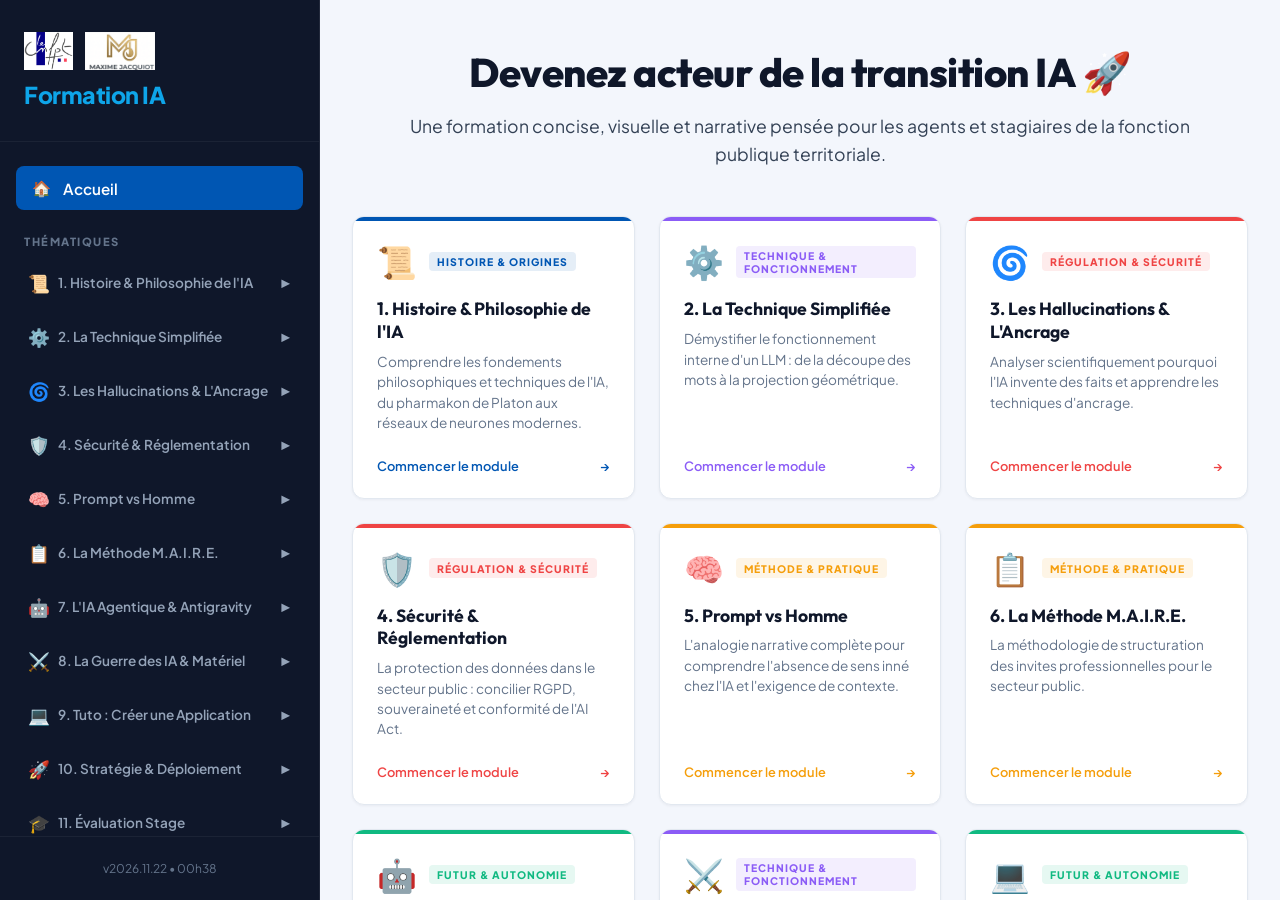
==== commit c5359591: "v2026.11.22-0038: deplacement Crash-Test Contexte en Theme 6 + refonte actualites IA 2024-2025 (hack" ====
--- a/index.html
+++ b/index.html
@@ -12,7 +12,7 @@
     <link rel="stylesheet" href="https://cdn.jsdelivr.net/npm/katex@0.16.8/dist/katex.min.css">
     <script defer src="https://cdn.jsdelivr.net/npm/katex@0.16.8/dist/katex.min.js"></script>
     <script defer src="https://cdn.jsdelivr.net/npm/katex@0.16.8/dist/contrib/auto-render.min.js"></script>
-    <link rel="stylesheet" href="style.css?v=20261121-2320">
+    <link rel="stylesheet" href="style.css?v=20261122-0038">
     <link rel="icon" href="data:image/svg+xml,<svg xmlns=%22http://www.w3.org/2000/svg%22 viewBox=%220 0 100 100%22><text y=%22.9em%22 font-size=%2290%22>🤖</text></svg>">
 </head>
 <body>
@@ -41,7 +41,7 @@
             </nav>
             
             <div class="sidebar-footer">
-                <p id="sidebar-version-label">v2026.11.21 • 23h20</p>
+                <p id="sidebar-version-label">v2026.11.22 • 00h38</p>
             </div>
         </aside>
 
@@ -92,7 +92,7 @@
                 </div>
 
                 <div class="home-version-bar">
-                    <span class="home-version-badge" id="home-version-badge">🕒 v2026.11.21 • 23h20</span>
+                    <span class="home-version-badge" id="home-version-badge">🕒 v2026.11.22 • 00h38</span>
                 </div>
             </section>
 
@@ -235,14 +235,14 @@
 
     <!-- Scripts -->
     <script src="https://cdn.jsdelivr.net/npm/@supabase/supabase-js@2"></script>
-    <script src="content.js?v=20261121-2320"></script>
-    <script src="exercises.js?v=20261121-2320"></script>
-    <script src="slide_renderer.js?v=20261121-2320"></script>
-    <script src="qrcode_local.js?v=20261121-2320"></script>
-    <script src="app.js?v=20261121-2320"></script>
-    <script src="app_slides.js?v=20261121-2320"></script>
-    <script src="app_supabase.js?v=20261121-2320"></script>
-    <script src="app_interactivity.js?v=20261121-2320"></script>
+    <script src="content.js?v=20261122-0038"></script>
+    <script src="exercises.js?v=20261122-0038"></script>
+    <script src="slide_renderer.js?v=20261122-0038"></script>
+    <script src="qrcode_local.js?v=20261122-0038"></script>
+    <script src="app.js?v=20261122-0038"></script>
+    <script src="app_slides.js?v=20261122-0038"></script>
+    <script src="app_supabase.js?v=20261122-0038"></script>
+    <script src="app_interactivity.js?v=20261122-0038"></script>
 </body>
 </html>
 
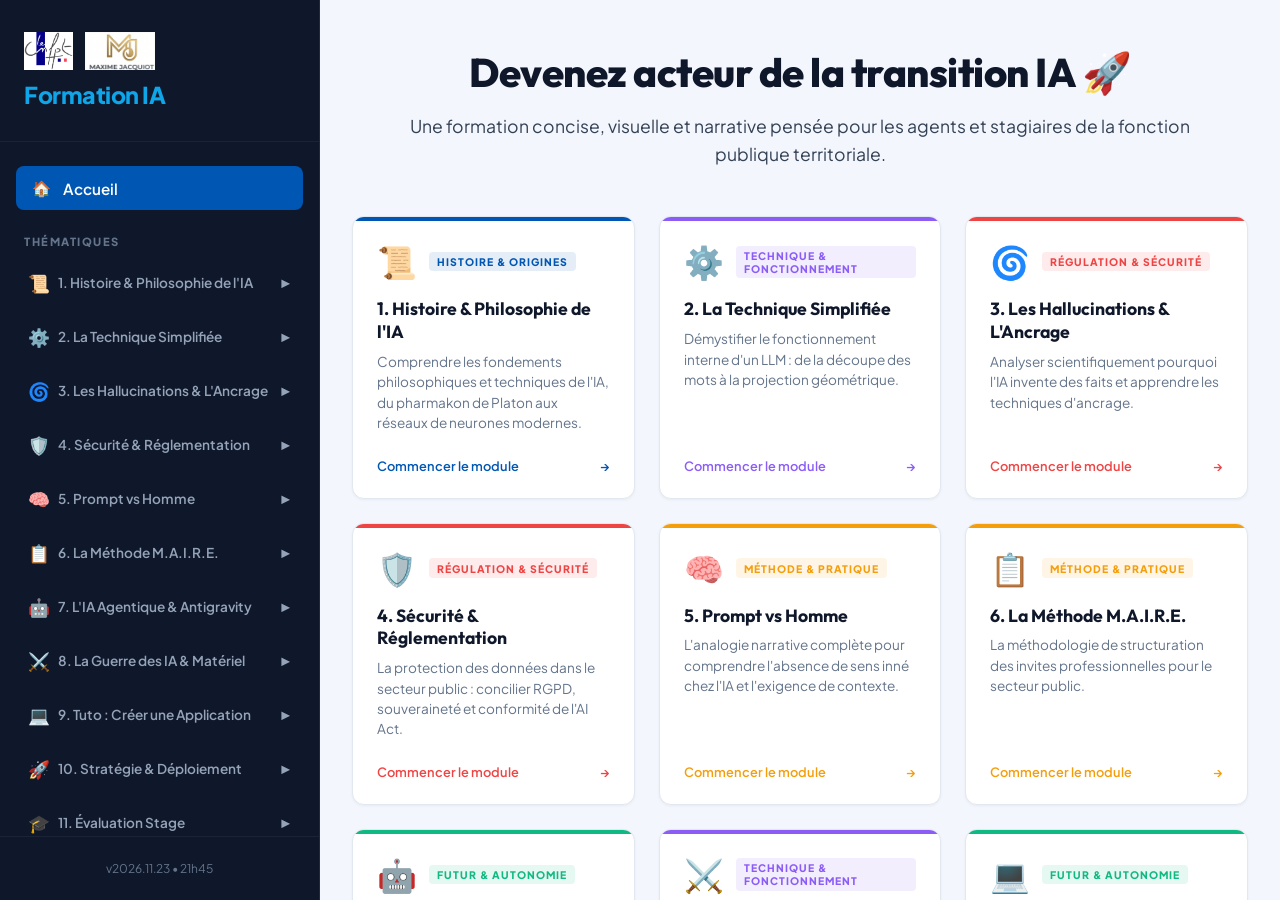
==== commit be15a780: "v2026.11.23-2145: refonte fluidite slides, deplacement Softmax & VRAM, relais contexte_projet.md" ====
--- a/index.html
+++ b/index.html
@@ -12,7 +12,7 @@
     <link rel="stylesheet" href="https://cdn.jsdelivr.net/npm/katex@0.16.8/dist/katex.min.css">
     <script defer src="https://cdn.jsdelivr.net/npm/katex@0.16.8/dist/katex.min.js"></script>
     <script defer src="https://cdn.jsdelivr.net/npm/katex@0.16.8/dist/contrib/auto-render.min.js"></script>
-    <link rel="stylesheet" href="style.css?v=20261122-0038">
+    <link rel="stylesheet" href="style.css?v=20261123-2145">
     <link rel="icon" href="data:image/svg+xml,<svg xmlns=%22http://www.w3.org/2000/svg%22 viewBox=%220 0 100 100%22><text y=%22.9em%22 font-size=%2290%22>🤖</text></svg>">
 </head>
 <body>
@@ -41,7 +41,7 @@
             </nav>
             
             <div class="sidebar-footer">
-                <p id="sidebar-version-label">v2026.11.22 • 00h38</p>
+                <p id="sidebar-version-label">v2026.11.23 • 21h45</p>
             </div>
         </aside>
 
@@ -92,7 +92,7 @@
                 </div>
 
                 <div class="home-version-bar">
-                    <span class="home-version-badge" id="home-version-badge">🕒 v2026.11.22 • 00h38</span>
+                    <span class="home-version-badge" id="home-version-badge">🕒 v2026.11.23 • 21h45</span>
                 </div>
             </section>
 
@@ -235,14 +235,14 @@
 
     <!-- Scripts -->
     <script src="https://cdn.jsdelivr.net/npm/@supabase/supabase-js@2"></script>
-    <script src="content.js?v=20261122-0038"></script>
-    <script src="exercises.js?v=20261122-0038"></script>
-    <script src="slide_renderer.js?v=20261122-0038"></script>
-    <script src="qrcode_local.js?v=20261122-0038"></script>
-    <script src="app.js?v=20261122-0038"></script>
-    <script src="app_slides.js?v=20261122-0038"></script>
-    <script src="app_supabase.js?v=20261122-0038"></script>
-    <script src="app_interactivity.js?v=20261122-0038"></script>
+    <script src="content.js?v=20261123-2145"></script>
+    <script src="exercises.js?v=20261123-2145"></script>
+    <script src="slide_renderer.js?v=20261123-2145"></script>
+    <script src="qrcode_local.js?v=20261123-2145"></script>
+    <script src="app.js?v=20261123-2145"></script>
+    <script src="app_slides.js?v=20261123-2145"></script>
+    <script src="app_supabase.js?v=20261123-2145"></script>
+    <script src="app_interactivity.js?v=20261123-2145"></script>
 </body>
 </html>
 
--- a/style.css
+++ b/style.css
@@ -6568,9 +6568,71 @@
     color: var(--text-title);
 }
 
+.hygiene-md-handoff {
+    background: rgba(14, 165, 233, 0.05);
+    border: 1px solid rgba(14, 165, 233, 0.25);
+    border-radius: 10px;
+    padding: 0.95rem 1.1rem;
+    margin-bottom: 1rem;
+}
+
+.hygiene-md-header h4 {
+    margin: 0 0 0.25rem 0;
+    font-family: 'Outfit', sans-serif;
+    font-size: 0.95rem;
+    color: var(--text-title);
+}
+
+.hygiene-md-sub {
+    margin: 0;
+    font-size: 0.8rem;
+    line-height: 1.4;
+    color: var(--text-muted);
+}
+
+.hygiene-md-grid {
+    display: grid;
+    grid-template-columns: 1fr 1fr;
+    gap: 0.85rem;
+    margin-top: 0.65rem;
+}
+
+.hygiene-md-grid .gabarit-box {
+    margin-top: 0;
+    display: flex;
+    flex-direction: column;
+}
+
+.hygiene-md-pre {
+    padding: 0.75rem 0.85rem;
+    font-size: 0.74rem;
+    line-height: 1.42;
+    max-height: 210px;
+    margin: 0;
+    flex: 1;
+}
+
+.hygiene-md-actions {
+    display: flex;
+    gap: 0.35rem;
+    align-items: center;
+}
+
+.hygiene-md-formula {
+    margin-top: 0.75rem;
+    padding: 0.5rem 0.8rem;
+    border-radius: 7px;
+    background: rgba(16, 185, 129, 0.1);
+    border: 1px solid rgba(16, 185, 129, 0.28);
+    font-size: 0.8rem;
+    color: var(--text-title);
+    text-align: center;
+}
+
 @media (max-width: 900px) {
     .hygiene-duo-grid,
-    .hygiene-pro-strip {
+    .hygiene-pro-strip,
+    .hygiene-md-grid {
         grid-template-columns: 1fr;
     }
 }
@@ -6653,24 +6715,26 @@
    1. ACTUALITÉS & GRANDS DÉFIS IA
    ========================================== */
 .bt-intro {
-    margin-bottom: 1rem;
+    margin-bottom: 0.7rem;
+    font-size: 0.9rem;
+    line-height: 1.45;
     color: var(--text-body);
 }
 
 .breakthrough-filters {
     display: flex;
     flex-wrap: wrap;
-    gap: 0.5rem;
-    margin-bottom: 1.25rem;
+    gap: 0.4rem;
+    margin-bottom: 0.85rem;
 }
 
 .breakthrough-filter-btn {
-    padding: 0.45rem 0.9rem;
+    padding: 0.32rem 0.72rem;
     border-radius: 9999px;
     border: 1px solid var(--border-color);
     background: var(--bg-card);
     color: var(--text-body);
-    font-size: 0.82rem;
+    font-size: 0.78rem;
     font-weight: 700;
     cursor: pointer;
     transition: all 0.15s ease;
@@ -6690,19 +6754,19 @@
 
 .breakthrough-grid {
     display: grid;
-    grid-template-columns: repeat(auto-fit, minmax(310px, 1fr));
-    gap: 1rem;
+    grid-template-columns: repeat(auto-fit, minmax(235px, 1fr));
+    gap: 0.7rem;
 }
 
 .breakthrough-card {
     display: flex;
     flex-direction: column;
-    gap: 0.65rem;
+    gap: 0.42rem;
     background: var(--bg-card);
     border: 1px solid var(--border-color);
-    border-top: 4px solid var(--bt-accent, var(--accent-blue));
+    border-top: 3px solid var(--bt-accent, var(--accent-blue));
     border-radius: var(--radius-md);
-    padding: 1.05rem 1.15rem;
+    padding: 0.72rem 0.85rem;
     box-shadow: var(--shadow-sm);
 }
 
@@ -6710,13 +6774,13 @@
     display: flex;
     justify-content: space-between;
     align-items: center;
-    gap: 0.5rem;
+    gap: 0.4rem;
     flex-wrap: wrap;
 }
 
 .bt-date {
     font-family: 'Outfit', sans-serif;
-    font-size: 0.78rem;
+    font-size: 0.7rem;
     font-weight: 800;
     color: var(--bt-accent, var(--accent-blue));
     text-transform: uppercase;
@@ -6724,9 +6788,9 @@
 }
 
 .bt-badge {
-    font-size: 0.72rem;
-    font-weight: 700;
-    padding: 0.2rem 0.55rem;
+    font-size: 0.68rem;
+    font-weight: 700;
+    padding: 0.14rem 0.45rem;
     border-radius: 6px;
     background: var(--bg-main);
     color: var(--text-title);
@@ -6735,26 +6799,27 @@
 
 .bt-title {
     font-family: 'Outfit', sans-serif;
-    font-size: 1.02rem;
-    font-weight: 800;
-    color: var(--text-title);
-    line-height: 1.3;
+    font-size: 0.88rem;
+    font-weight: 800;
+    color: var(--text-title);
+    line-height: 1.25;
+    margin: 0;
 }
 
 .bt-block {
-    font-size: 0.84rem;
-    line-height: 1.48;
+    font-size: 0.78rem;
+    line-height: 1.38;
     color: var(--text-body);
 }
 
 .bt-apps {
     margin-top: auto;
-    padding: 0.65rem 0.75rem;
-    border-radius: 8px;
+    padding: 0.45rem 0.6rem;
+    border-radius: 6px;
     background: #f8fafc;
     border-left: 3px solid var(--bt-accent, var(--accent-blue));
-    font-size: 0.82rem;
-    line-height: 1.45;
+    font-size: 0.75rem;
+    line-height: 1.35;
     color: var(--text-title);
 }
 
